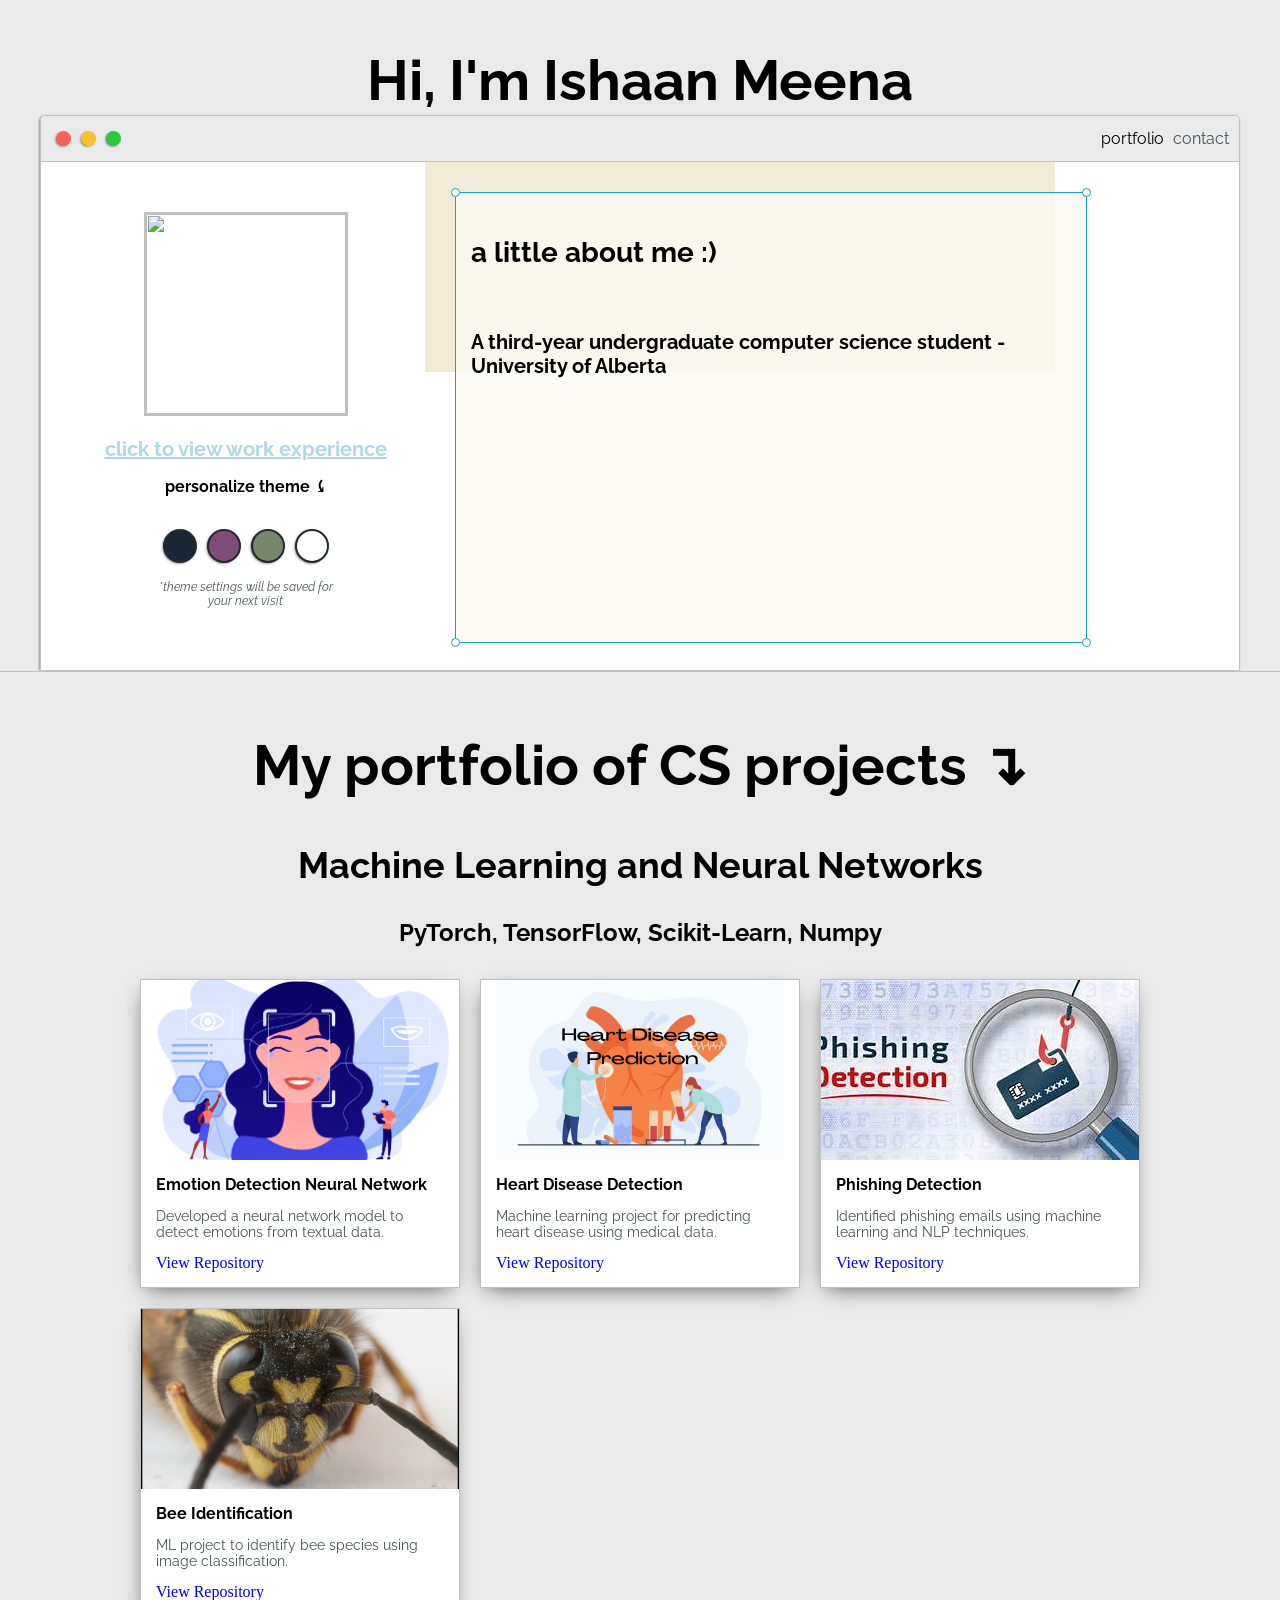
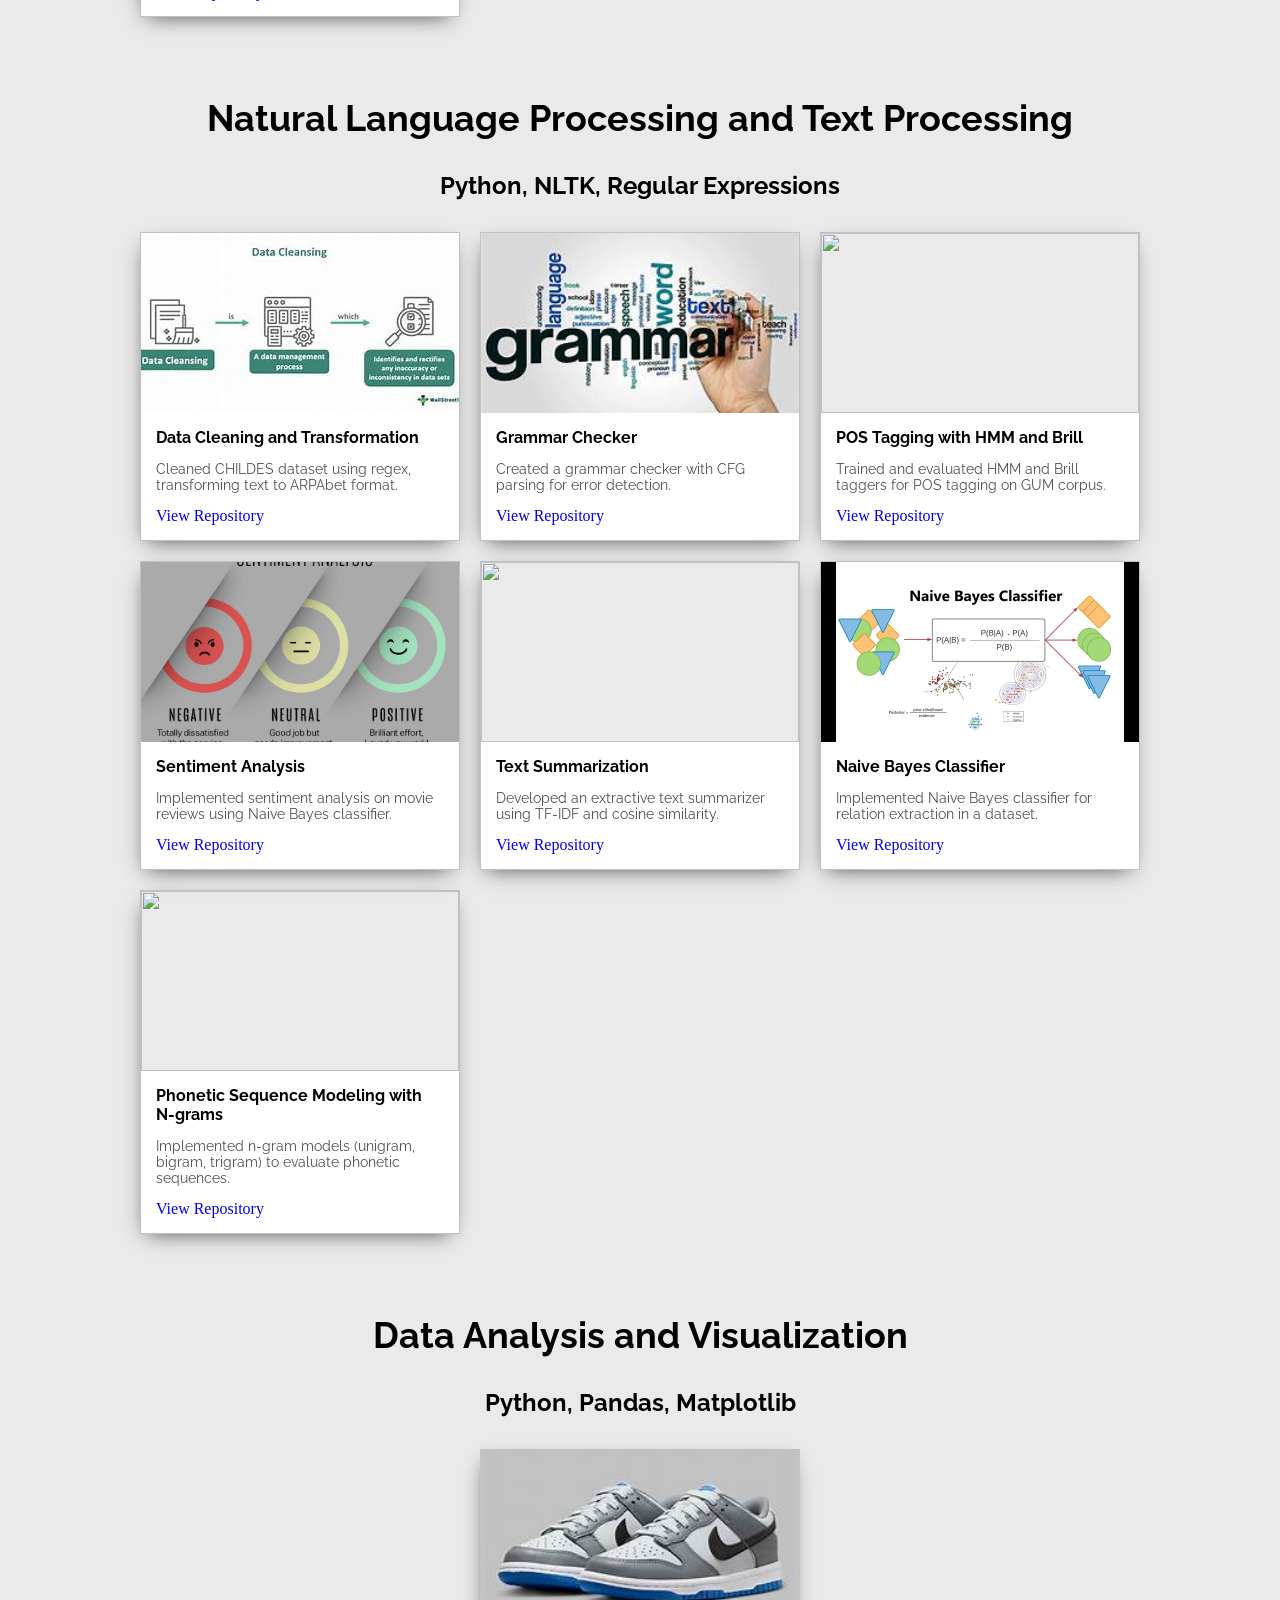
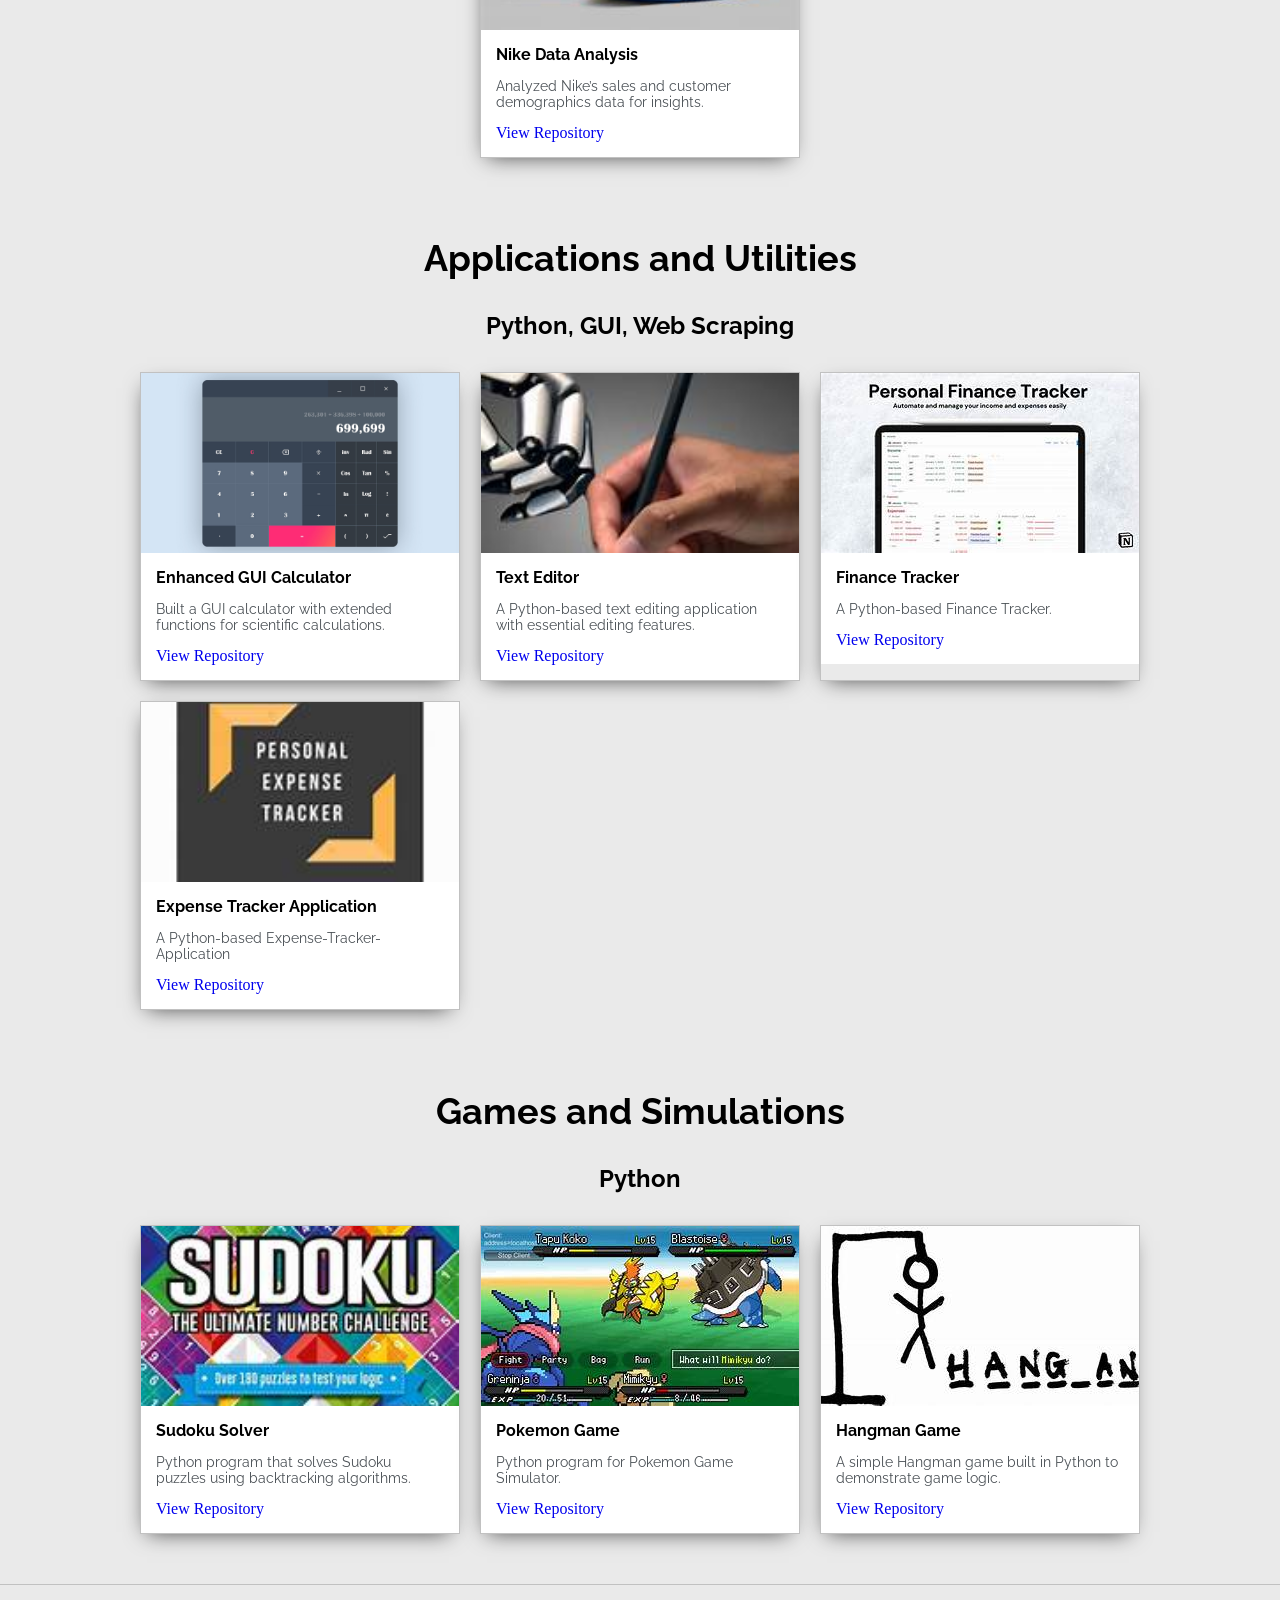
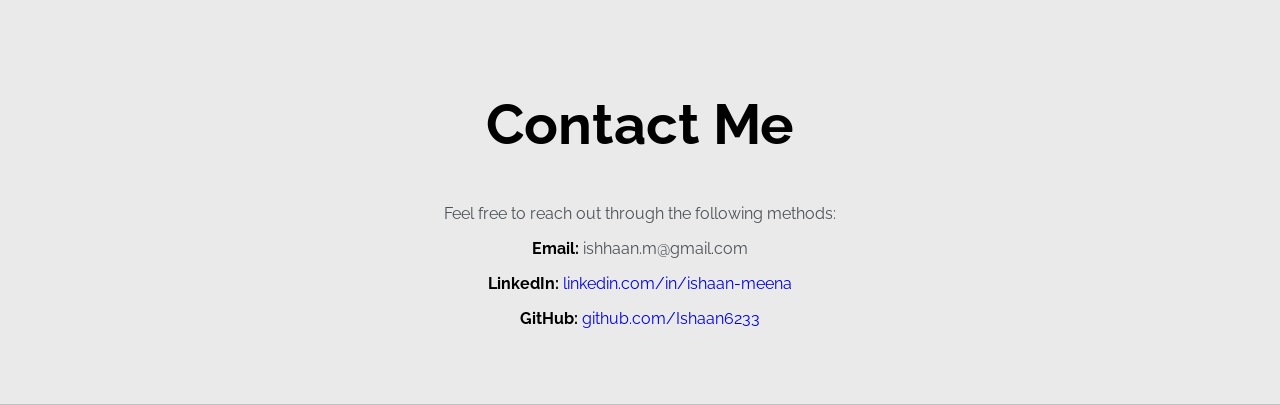
==== index.html @ 5f2d84ec "Update index.html" ====
<!DOCTYPE html>
<html lang="en">
<head>
    <meta charset="UTF-8">
    <meta name="viewport" content="width=device-width, initial-scale=1, maximum-scale=1, minimum-scale=1" />
    <title>Ishaan Meena</title>
    <link rel="preconnect" href="https://fonts.googleapis.com">
    <link rel="preconnect" href="https://fonts.gstatic.com" crossorigin>
    <link href="https://fonts.googleapis.com/css2?family=Raleway:wght@700&display=swap" rel="stylesheet">
    <link href="https://fonts.googleapis.com/css2?family=Raleway:wght@300&display=swap" rel="stylesheet">
    <link rel="stylesheet" type="text/css" href="style.css">
    <link id="theme-style" rel="stylesheet" type="text/css" href="white.css">
    <link rel="shortcut icon" type="image/x-icon" href="files/favicon.png">
</head>
<body>
    
    <!-- Intro Section -->
    <section class="s1">
        <div class="main-container" id="front-page">
            <div class="greeting-wrapper">
                <h1> Hi, I'm Ishaan Meena </h1>
            </div>
            <div class="intro-wrapper">
                <div class="nav-wrapper">
                    <a href="index.html">
                        <div class="dots-wrapper">
                            <div id="dot-1" class="browser-dot"></div>
                            <div id="dot-2" class="browser-dot"></div>
                            <div id="dot-3" class="browser-dot"></div>
                        </div>
                    </a>
                    <ul id="navigation">
                        <li><a href="index.html#portfolio">portfolio</a></li>
                        <a style="color: var(--secondaryText); font-family: 'Raleway', sans-serif;" href="index.html#contact">contact</a>
                    </ul>
                </div>
                <div class="left-column" style="margin-right:90px;">
                    <img id="profile_pic" src="files/ishaan.jpeg">
                    <a href="index.html#work"><h5 style="text-align: center; line-height: 0; text-decoration: underline; color:lightblue">click to view work experience</h5></a>
                    <h6 style="text-align: center; line-height: 0;">personalize theme ⤹</h6>
                    <div id="theme-options-wrapper">
                        <div data-mode="light" id="blue-mode" class="theme-dot"></div>
                        <div data-mode="blue" id="purple-mode" class="theme-dot"></div>
                        <div data-mode="green" id="green-mode" class="theme-dot"></div>
                        <div data-mode="purple" id="light-mode" class="theme-dot"></div>
                    </div>
                    <p id="settings-note">*theme settings will be saved for<br>your next visit</p>
                </div>
                <div class="right-column">
                    <div id="preview-shadow">
                        <div id="preview">
                            <div id="corner-tl" class="corner"></div>
                            <div id="corner-tr" class="corner"></div>
                            <h3>a little about me :)</h3>
                            <div class="scroll-container">
                                <div class="scroll-text">
                                    <h5> A third-year undergraduate computer science student - University of Alberta</h5>
                                </div>
                            </div>
                            <div id="corner-br" class="corner"></div>
                            <div id="corner-bl" class="corner"></div>
                        </div>
                    </div>
                </div>
            </div>
        </div>
    </section>

    <!-- Portfolio Section -->
    <section class="s1" id="second">
        <div class="main-container">
            <h1 style="text-align: center; margin-top:60px;" id="portfolio"> My portfolio of CS projects ↴</h1>

            <!-- Machine Learning and Artificial Intelligence -->
            <h2 style="text-align: center;">Machine Learning and Neural Networks</h2>
            <h4 style="text-align: center;">PyTorch, TensorFlow, Scikit-Learn, Numpy</h4>
            <div class="post-wrapper">
                <div class="post">
                    <img class="thumbnail" src="files/emotion-detection.png">
                    <div class="post-preview">
                        <h6 class="post-title">Emotion Detection Neural Network</h6>
                        <p class="post-intro">Developed a neural network model to detect emotions from textual data.</p>
                        <a href="https://github.com/Ishaan6233/Emotion-Detection-NeuralNetwork">View Repository</a>
                    </div>
                </div>
                <div class="post">
                    <img class="thumbnail" src="files/heart-disease-detection.png">
                    <div class="post-preview">
                        <h6 class="post-title">Heart Disease Detection</h6>
                        <p class="post-intro">Machine learning project for predicting heart disease using medical data.</p>
                        <a href="https://github.com/Ishaan6233/Heart-Disease-Detection-ML">View Repository</a>
                    </div>
                </div>
                <div class="post">
                    <img class="thumbnail" src="files/phishing-detection.jpeg">
                    <div class="post-preview">
                        <h6 class="post-title">Phishing Detection</h6>
                        <p class="post-intro">Identified phishing emails using machine learning and NLP techniques.</p>
                        <a href="https://github.com/Ishaan6233/Phishing-Detection-ML">View Repository</a>
                    </div>
                </div>
                <div class="post">
                    <img class="thumbnail" src="files/bee-detection.jpg">
                    <div class="post-preview">
                        <h6 class="post-title">Bee Identification</h6>
                        <p class="post-intro">ML project to identify bee species using image classification.</p>
                        <a href="https://github.com/Ishaan6233/Bee-Identification-Using-ML">View Repository</a>
                    </div>
                </div>
            </div>

            <!-- Natural Language Processing (NLP) -->
            <h2 style="text-align: center;">Natural Language Processing and Text Processing</h2>
            <h4 style="text-align: center;">Python, NLTK, Regular Expressions</h4>
            <div class="post-wrapper">
                <div class="post">
                    <img class="thumbnail" src="files/data-cleaning.jpeg">
                    <div class="post-preview">
                        <h6 class="post-title">Data Cleaning and Transformation</h6>
                        <p class="post-intro">Cleaned CHILDES dataset using regex, transforming text to ARPAbet format.</p>
                        <a href="https://github.com/Ishaan6233/Data-Cleaning-and-Transformation">View Repository</a>
                    </div>
                </div>
                <div class="post">
                    <img class="thumbnail" src="files/grammar.jpeg">
                    <div class="post-preview">
                        <h6 class="post-title">Grammar Checker</h6>
                        <p class="post-intro">Created a grammar checker with CFG parsing for error detection.</p>
                        <a href="https://github.com/Ishaan6233/Grammar-Checker">View Repository</a>
                    </div>
                </div>
                <div class="post">
                    <img class="thumbnail" src="files/POS-Taggingjpj.jpg">
                    <div class="post-preview">
                        <h6 class="post-title">POS Tagging with HMM and Brill</h6>
                        <p class="post-intro">Trained and evaluated HMM and Brill taggers for POS tagging on GUM corpus.</p>
                        <a href="https://github.com/Ishaan6233/POS-Tagging-HMM-and-Brill">View Repository</a>
                    </div>
                </div>
                <div class="post">
                    <img class="thumbnail" src="files/sentiment-analysis.jpg">
                    <div class="post-preview">
                        <h6 class="post-title">Sentiment Analysis</h6>
                        <p class="post-intro">Implemented sentiment analysis on movie reviews using Naive Bayes classifier.</p>
                        <a href="https://github.com/Ishaan6233/Sentiment-Analysis">View Repository</a>
                    </div>
                </div>
                <div class="post">
                    <img class="thumbnail" src="files/text-summarization.jpg">
                    <div class="post-preview">
                        <h6 class="post-title">Text Summarization</h6>
                        <p class="post-intro">Developed an extractive text summarizer using TF-IDF and cosine similarity.</p>
                        <a href="https://github.com/Ishaan6233/Text-Summarization">View Repository</a>
                    </div>
                </div>
                <div class="post">
                    <img class="thumbnail" src="files/NB.jpg">
                    <div class="post-preview">
                        <h6 class="post-title">Naive Bayes Classifier</h6>
                        <p class="post-intro">Implemented Naive Bayes classifier for relation extraction in a dataset.</p>
                        <a href="https://github.com/Ishaan6233/Naive-Bayes-Classifier">View Repository</a>
                    </div>
                </div>
                <div class="post">
                    <img class="thumbnail" src="files/phonetic-sequence-modeling.jpeg">
                    <div class="post-preview">
                        <h6 class="post-title">Phonetic Sequence Modeling with N-grams</h6>
                        <p class="post-intro">Implemented n-gram models (unigram, bigram, trigram) to evaluate phonetic sequences.</p>
                        <a href="https://github.com/Ishaan6233/n-gram.png">View Repository</a>
                    </div>
                </div>
            </div>
            
            <!-- Data Analysis and Visualization -->
            <h2 style="text-align: center;">Data Analysis and Visualization</h2>
            <h4 style="text-align: center;">Python, Pandas, Matplotlib</h4>
            <div class="post-wrapper">
                <div class="post">
                    <img class="thumbnail" src="files/nike.jpeg">
                    <div class="post-preview">
                        <h6 class="post-title">Nike Data Analysis</h6>
                        <p class="post-intro">Analyzed Nike’s sales and customer demographics data for insights.</p>
                        <a href="https://github.com/Ishaan6233/Nike-DataAnalysis.github.io">View Repository</a>
                    </div>
                </div>
            </div>

            <!-- Applications and Utilities -->
            <h2 style="text-align: center;">Applications and Utilities</h2>
            <h4 style="text-align: center;">Python, GUI, Web Scraping</h4>
            <div class="post-wrapper">
                <div class="post">
                    <img class="thumbnail" src="files/calculator.jpg">
                    <div class="post-preview">
                        <h6 class="post-title">Enhanced GUI Calculator</h6>
                        <p class="post-intro">Built a GUI calculator with extended functions for scientific calculations.</p>
                        <a href="https://github.com/Ishaan6233/Enhanced-GUI-Calculator">View Repository</a>
                    </div>
                </div>
                <div class="post">
                    <img class="thumbnail" src="files/text-editor.jpeg">
                    <div class="post-preview">
                        <h6 class="post-title">Text Editor</h6>
                        <p class="post-intro">A Python-based text editing application with essential editing features.</p>
                        <a href="https://github.com/Ishaan6233/text-editor">View Repository</a>
                    </div>
                </div>
                <div class="post">
                    <img class="thumbnail" src="files/finance-tracker.jpeg">
                    <div class="post-preview">
                        <h6 class="post-title">Finance Tracker</h6>
                        <p class="post-intro">A Python-based Finance Tracker.</p>
                        <a href="https://github.com/Ishaan6233/Finance-Tracker">View Repository</a>
                    </div>
                </div>
                <div class="post">
                    <img class="thumbnail" src="files/expense.jpeg">
                    <div class="post-preview">
                        <h6 class="post-title">Expense Tracker Application</h6>
                        <p class="post-intro">A Python-based Expense-Tracker-Application</p>
                        <a href="https://github.com/Ishaan6233/Expense-Tracker-Application">View Repository</a>
                    </div>
                </div>
            </div>

            <!-- Games and Simulations -->
            <h2 style="text-align: center;">Games and Simulations</h2>
            <h4 style="text-align: center;">Python</h4>
            <div class="post-wrapper">
                <div class="post">
                    <img class="thumbnail" src="files/sudoku.jpeg">
                    <div class="post-preview">
                        <h6 class="post-title">Sudoku Solver</h6>
                        <p class="post-intro">Python program that solves Sudoku puzzles using backtracking algorithms.</p>
                        <a href="https://github.com/Ishaan6233/Sudoku-Game">View Repository</a>
                    </div>
                </div>
                 <div class="post">
                    <img class="thumbnail" src="files/pokemon.jpeg">
                    <div class="post-preview">
                        <h6 class="post-title">Pokemon Game</h6>
                        <p class="post-intro">Python program for Pokemon Game Simulator.</p>
                        <a href="https://github.com/Ishaan6233/Pokemon-Battle-Simulator">View Repository</a>
                    </div>
                </div>
                <div class="post">
                    <img class="thumbnail" src="files/hangman.jpeg">
                    <div class="post-preview">
                        <h6 class="post-title">Hangman Game</h6>
                        <p class="post-intro">A simple Hangman game built in Python to demonstrate game logic.</p>
                        <a href="https://github.com/Ishaan6233/Hangman-Game">View Repository</a>
                    </div>
                </div>
            </div>
        </div>
    </section>

    <section class="s1" id="contact" style="padding: 60px 20px; text-align: center;">
        <div class="main-container">
            <h1>Contact Me</h1>
            <p>Feel free to reach out through the following methods:</p>
            <p><strong>Email:</strong> ishhaan.m@gmail.com</p>
            <p><strong>LinkedIn:</strong> <a href="https://www.linkedin.com/in/ishaan-meena" target="_blank">linkedin.com/in/ishaan-meena</a></p>
            <p><strong>GitHub:</strong> <a href="https://github.com/Ishaan6233" target="_blank">github.com/Ishaan6233</a></p>
        </div>
    </section>
    
</body>
</html>
---- style.css ----
:root {
    --mainColor: #15202B;
    --secondaryColor: #192734;
    --borderColor: #164D56;
    --mainText: #fff;
    --secondaryText: #eeeeee;
    --themeDotBorder: #FFF;
    --previewBg: rgba(25, 39, 52, 0.8);
    --previewShadow: #111921;
    --buttonColor: #17a2b8;
    --buttonHoverColor: #138496;
}

.post {
	transition: transform 250ms;
}
.post:hover {
    transform: translateY(-30px);
  }

html, body{
	padding: 0;
	margin: 0;
	scroll-behavior: smooth;
}

body *{
	transition: 0.3s;
}


h1, h2, h3, h4, h5, h6, strong{
	color: var(--mainText);
	font-family: 'Raleway', sans-serif;
	
}

p, li, span, label, input, textarea{
	color: var(--secondaryText);
	font-family: 'Raleway', sans-serif;
	
}

a{
	text-decoration: none;

}

ul{
	list-style: none;
}

h1 { font-size: 56px;}
h2 { font-size: 36px;}
h3 { font-size: 28px;}
h4 { font-size: 24px;}
h5 { font-size: 20px;}
h6 { font-size: 16px;}


.s1{
	background-color: var(--mainColor);
	border-bottom:1px solid var(--borderColor);
	overflow:auto;
}

.s2{
	background-color: var(--secondaryColor);
	border-bottom:1px solid var(--borderColor);
	overflow:auto;
}



.main-container{
	width: 1200px;
	margin: 0 auto;
}


.greeting-wrapper{
	display: grid;
	text-align: center;
	align-content: center;
	min-height: 10em;
	margin-top:0px;
	margin-bottom:5px;

}

.intro-wrapper{
	background-color: var(--secondaryColor);
	border:1px solid var(--borderColor);
	border-radius:5px 5px 0 0;


	-webkit-box-shadow: -1px 1px 3px -1px rgba(0,0,0,0.75);
	-moz-box-shadow: -1px 1px 3px -1px rgba(0,0,0,0.75);
	box-shadow: -1px 1px 3px -1px rgba(0,0,0,0.75);

	display: grid;
	grid-template-columns: 1fr 1fr;
	grid-template-areas: 
		'nav-wrapper nav-wrapper'
		'left-column right-column'
	;

	margin-top:-50px;
}


.nav-wrapper{
	border-radius:5px 5px 0 0;
	grid-area:nav-wrapper;
	border-bottom: 1px solid var(--borderColor);
	display: flex;
	justify-content: space-between;
	align-items: center;
	background-color: var(--mainColor);
	
}

#navigation a{
	color:var(--mainText);
}


#navigation{
	margin:0;
	padding: 10px;
}

#navigation li{
	display: inline-block;
	margin-right: 5px;
	margin-left:360px;
}

.dots-wrapper{
	display: flex;
	padding: 10px;
}

#dot-1{
	background-color:  #FC6058;
}

#dot-2{
	background-color:  #FEC02F;
}

#dot-3{
	background-color:  #2ACA3E;
}

.browser-dot{
	background-color: black;
	height: 15px;
	width: 15px;
	border-radius: 50%;
	margin: 5px;

	-webkit-box-shadow: -1px 1px 3px -1px rgba(0,0,0,0.75);
	-moz-box-shadow: -1px 1px 3px -1px rgba(0,0,0,0.75);
	box-shadow: -1px 1px 3px -1px rgba(0,0,0,0.75);

}


.left-column{
	grid-area: left-column;
	padding-top:50px;
	padding-bottom: 50px;
	margin-left:-100px;
}

#profile_pic{
	display: block;
	margin:0 auto;

	height: 200px;
	width: 200px;
	object-fit: cover;
	border:2px solid var(--borderColor);
}


#theme-options-wrapper{
	display: flex;
	justify-content: center;
}

.theme-dot{
	height: 30px;
	width: 30px;
	background-color: black;
	border-radius: 50%;

	margin: 5px;
	border:2px solid var(--themeDotBorder);

	-webkit-box-shadow: -1px 1px 3px -1px rgba(0,0,0,0.75);
	-moz-box-shadow: -1px 1px 3px -1px rgba(0,0,0,0.75);
	box-shadow: -1px 1px 3px -1px rgba(0,0,0,0.75);

	cursor: pointer;
}


.theme-dot:hover{
	border-width: 5px;
}


#light-mode{
	background-color: #fff;
}

#blue-mode{
	background-color: #192734;
}

#green-mode{
	background-color: #78866b;
}

#purple-mode{
	background-color: #7E4C74;
}

#settings-note{
	font-size: 12px;
	font-style: italic;
	text-align: center;
}

.right-column{
	grid-area: right-column;
	display: grid;
	align-content: right;

	padding-top: 0px;
	padding-bottom: 0px;
	margin-left:-215px;
	display: flex;
    flex-direction: row; /* Set flex direction to row */
    max-width: 100%;
}


#preview-shadow{
	background-color: var(--previewShadow);
	
	height: 180px;
	padding-left: 30px;
	padding-top: 30px;
	width: 600px;
}

#preview{
	
	border:1.5px solid #17a2b8;
	background-color: var(--previewBg);
	padding:15px;
	position: relative;
	flex: 1;  
    width: 600px;
            
}

.corner{
	width:7px;
	height: 7px;
	border-radius: 50%;
	border:1.5px solid #17a2b8;
	background-color: #fff;
	position: absolute;
}

#corner-tl{
	top:-5px;
	left: -5px
}

#corner-tr{
	top:-5px;
	right: -5px
}


#corner-br{
	bottom:-5px;
	right: -5px
}


#corner-bl{
	bottom:-5px;
	left: -5px
}

.about-wrapper{
	display: grid;
	grid-template-columns: repeat(auto-fit, minmax(320px, 1fr));
	padding-bottom: 50px;
	padding-top: 50px;
	gap:100px;
	
}


#skills{
	display: flex;
	justify-content: space-evenly;
	background-color: var(--previewShadow);
}

.social-links{
	
	display: grid;
	align-content: center;
	text-align: center;
}

#social_img{
	
	width: 70px;
}


.post-wrapper{
	display: grid;
	grid-template-columns: repeat(auto-fit, 320px);
	gap:20px;
	justify-content: center;
	padding-bottom: 50px;
}

.post{
	border:1px solid var(--borderColor);
	-webkit-box-shadow: -2px 7px 21px -9px rgba(0,0,0,0.75);
	-moz-box-shadow: -2px 7px 21px -9px rgba(0,0,0,0.75);
	box-shadow: -2px 7px 21px -9px rgba(0,0,0,0.75);
}

.thumbnail{
	display: block;
	width: 100%;
	height:180px;
	object-fit: cover;
}

.post-preview{
	background-color: #fff;
	padding:15px;
}

.post-title{
	color:black;
	margin: 0;
}

.post-intro{
	color:#4b5156;
	font-size: 14px;
}


#contact-form{
	display: block;
	max-width: 600px;
	margin: 0 auto;
	border: 1px solid var(--borderColor);
	padding: 15px;
	border-radius: 5px;
	background-color: var(--mainColor);
	margin-bottom: 50px;

}

#contact-form label{
	line-height: 2.7em;
}

#contact-form textarea{
	min-height: 100px;
	font-size: 14px;
}

input [type="submit"]:hover{
	background-color:#2ACA3E;
}

.input-field{
	width: 100%;
	padding-top: 10px;
	padding-bottom:10px; 
	background-color: var(--secondaryColor);
	border-radius: 5px;
	border:1px solid var(--borderColor);
	font-size: 14px;
}


#submit-btn{
	margin-top: 10px;
	width: 100%;
	padding-top: 10px;
	padding-bottom:10px; 
	color: #fff;
	background-color: var(--buttonColor);
	border:none;
} 


@media screen and (max-width: 1200px){
	.main-container{
		width: 95%;
	}

	.intro-wrapper{
		grid-template-columns: 1fr;
		grid-template-areas: 
			'nav-wrapper'
			'left-column'
			'right-column'
		;
	}


	
}

@media screen and (max-width: 1200px){ /* phase 1*/
	.intro-wrapper{
		grid-template-columns: 1fr;
		grid-template-areas: 
			'nav-wrapper'
			'left-column'
			'right-column'
		;
	}

	.right-column{
		justify-content: center;
		padding-left:110px;
	}
	.scroll-text h5 {
        font-size: 0.9em;
    }

    .scroll-container {
        max-height: 200px;

    }
	#front-page{
		padding-bottom:190px;
	}

}

@media screen and (max-width: 700px){
	#preview-shadow{
		max-width: 280px;
		height: 180px;
		padding-left: 10px;
		padding-top: 10px;
	}

	#preview{
		width: 280px;

	}

	.intro-wrapper{
		grid-template-columns: 1fr;
		grid-template-areas: 
			'nav-wrapper'
			'left-column'
			'right-column'
		;
	}
	.s1 {
		overflow: hidden;
	}

	#front-page{
		padding-bottom:190px;
	}

	

	

}

nav {
	color: var(--mainText);
	font-family: 'Raleway', sans-serif;
	font-weight: bold;
	font-size:25px;
	background-color: rgb(194, 104, 104);
}


.scroll-container {
    height: 330px;
    overflow: hidden;
    position: relative;
}

.scroll-text {
    position: absolute;
    width: 100%;
    animation: scroll 120s linear infinite;
}

@keyframes scroll {
    0% {
        transform: translateY(0);
    }
    100% {
        transform: translateY(-100%);
    }
}



.music-button {
	display: inline-block;
	padding: 15px;
	font-size: 15px;
	font-weight: bold;
	color: #fff;
	background-color: #a41380; 
	border: none;
	border-radius: 10px;
	cursor: pointer;
	margin: 0px;
	margin-bottom: -10px;
	transition: background-color 0.3s, transform 0.3s;
}

.music-button:hover {
	background-color: #145a4d; /* Darker green on hover */
	transform: scale(1.05); /* Slightly bigger on hover */
}

.music-button:active {
	transform: scale(0.95); /* Slightly smaller when clicked */
}

.music-description {
	font-size: 16px;

}

.music-container {
	text-align: center;
	margin-top: 15px;
}

.button-wrapper {
	display: inline-block;
	margin-right: 20px;
}


.job-container {
    display: flex;
    justify-content: center;
    width: 100%;
}

.work-experience {
	text-align: center;
    display: flex;
    flex-wrap: wrap;
    gap: 5px;
    justify-content: center; /* Center the job boxes */
    max-width: 2000px; /* Set a max-width to constrain the content */
}

.job {
    background-color: #f0f0f0;
    padding: 20px;
    margin: 10px;
    border-radius: 10px;
    box-shadow: 0 4px 6px rgba(0, 0, 0, 0.1);
    max-width: 250px;
	padding:30px;
    flex: 1 1 calc(100% - 40px); /* Default to 1 job per row */
}

/* .job:hover {
    transform: scale(1.05);
    background-color: #ffeeff;

} */

.job h3 {
    color: #8534a3;
    margin-bottom: 10px;
	height:90px;
	align-content: center;
}

.job ul {
    margin-top: 20px;
    padding-left: 20px;
	margin-left:-20px;
}

.job ul li {
    margin-bottom: 10px;
    color: #4b5156;
    font-size: 16px;
    line-height: 1.5;
}

.job p {
    margin-bottom: 5px;
    color: #4b5156;
    font-size: 24px;
	align-content: center;
	height:50px;
}

/* Media query for larger screens */
@media (min-width: 600px) {
    .job {
        flex: 1 1 calc(50% - 40px); /* 2 jobs per row */
    }
}

@media (min-width: 1200px) {
    .job {
        flex: 1 1 calc(33.333% - 40px); /* 3 jobs per row */
    }
}

.button-container {
    text-align: left;
    margin-top: 20px;
    position: relative;
}

.download-button {
    background-color: var(--buttonColor); 
    border: none;
    color: white;
    padding: 15px 32px;
    text-align: center;
    text-decoration: none;
    display: inline-block;
    font-size: 16px;
    margin: 4px 2px;
    cursor: pointer;
    border-radius: 12px;
    transition: background-color 0.4s ease, color 0.4s ease;
    position: absolute;
    bottom: 0;
    left: 0;
}

.download-button:hover {
    background-color: var(--buttonHoverColor); 
    color: white;
}
---- white.css ----
:root{
	--mainColor:#eaeaea;
	--secondaryColor:#fff;

	--borderColor:#c1c1c1;

	--mainText:black;
	--secondaryText:#4b5156;

	--themeDotBorder:#24292e;

	--previewBg:rgb(251, 249, 243, 0.8);
	--previewShadow:#f0ead6;


	 --buttonColor: black;
    	 --buttonHoverColor: #333333;


}
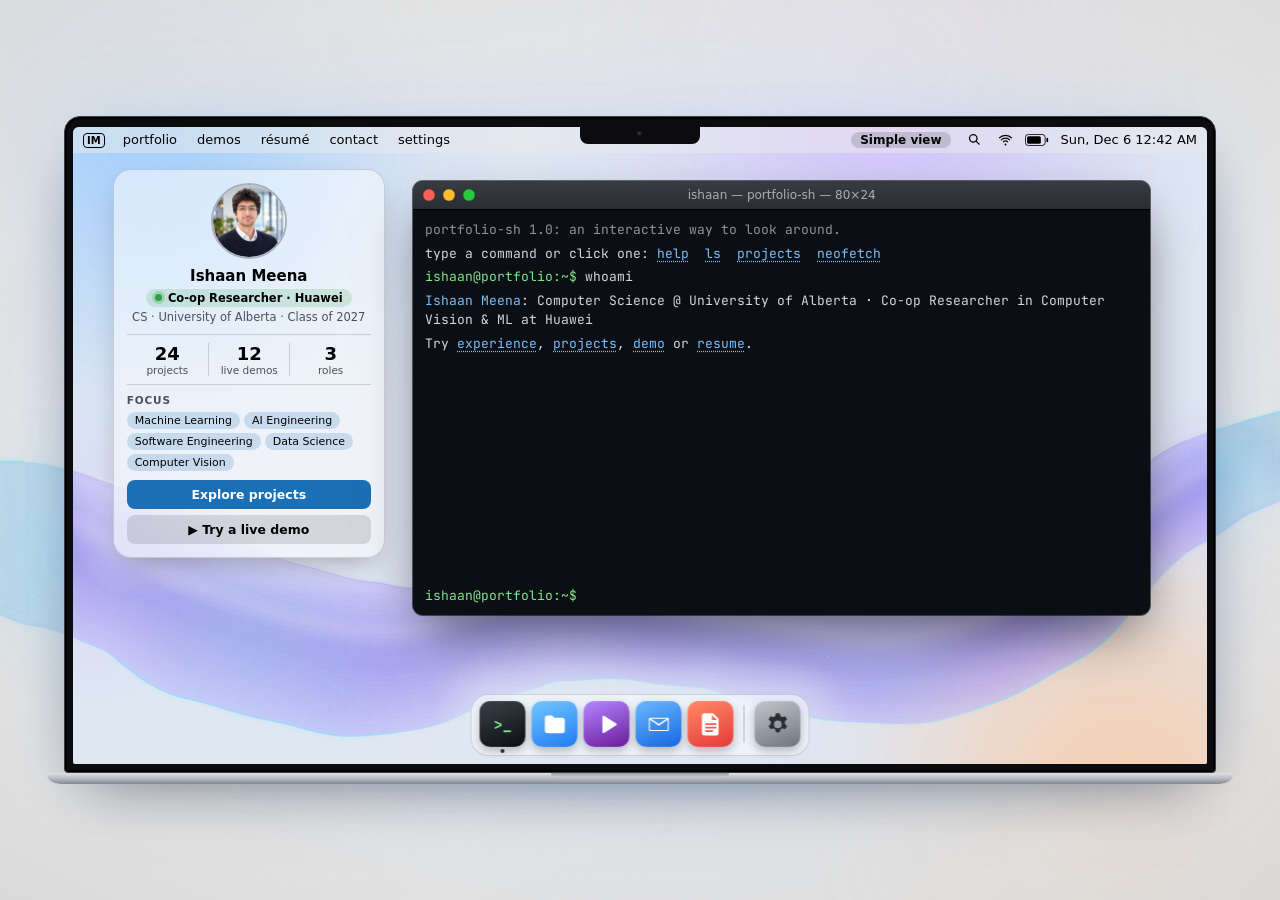
==== commit 6c9abe64: "Rebuild the page around the MacBook desktop Replaces the card grid and contact section with the lapt" ====
--- a/index.html
+++ b/index.html
@@ -2,268 +2,342 @@
 <html lang="en">
 <head>
     <meta charset="UTF-8">
-    <meta name="viewport" content="width=device-width, initial-scale=1, maximum-scale=1, minimum-scale=1" />
+    <meta name="viewport" content="width=device-width, initial-scale=1">
+    <meta name="description" content="Ishaan Meena: Computer Science student at the University of Alberta working on machine learning, NLP and software development. Projects, skills and contact details.">
     <title>Ishaan Meena</title>
     <link rel="preconnect" href="https://fonts.googleapis.com">
     <link rel="preconnect" href="https://fonts.gstatic.com" crossorigin>
     <link href="https://fonts.googleapis.com/css2?family=Raleway:wght@700&display=swap" rel="stylesheet">
     <link href="https://fonts.googleapis.com/css2?family=Raleway:wght@300&display=swap" rel="stylesheet">
+    <link href="https://fonts.googleapis.com/css2?family=JetBrains+Mono:wght@400;700&display=swap" rel="stylesheet">
     <link rel="stylesheet" type="text/css" href="style.css">
-    <link id="theme-style" rel="stylesheet" type="text/css" href="white.css">
-    <link rel="shortcut icon" type="image/x-icon" href="files/favicon.png">
+    <script>
+        // Set the theme and view (Mac / simple) before first paint to avoid a flash
+        (function () {
+            var saved = null;
+            try { saved = localStorage.getItem("theme"); } catch (e) {}
+            var prefersDark = window.matchMedia && window.matchMedia("(prefers-color-scheme: dark)").matches;
+            document.documentElement.dataset.theme = saved || (prefersDark ? "dark" : "light");
+            var view = null;
+            try { view = localStorage.getItem("view"); } catch (e) {}
+            document.documentElement.dataset.view = view === "simple" ? "simple" : "mac";
+        })();
+    </script>
+    <link rel="shortcut icon" type="image/x-icon" href="files/NB.jpg">
 </head>
 <body>
+    <a class="skip-link" href="#simple-view">Skip to simple view</a>
+
+    <main id="main">
+        <h1 class="sr-only">Ishaan Meena: Computer Science student and ML researcher, portfolio</h1>
     
-    <!-- Intro Section -->
-    <section class="s1">
+    <!-- Intro Section: a MacBook showing a macOS-style desktop -->
+    <section class="s1" id="hero">
+        <!-- Aurora + studio spotlight backdrop (CSS only, see style.css) -->
+        <div class="backdrop" aria-hidden="true">
+            <span class="aurora a1"></span>
+            <span class="aurora a2"></span>
+            <span class="aurora a3"></span>
+            <canvas class="flow-canvas"></canvas>
+            <span class="stage-light"></span>
+            <span class="sheen"></span>
+        </div>
         <div class="main-container" id="front-page">
-            <div class="greeting-wrapper">
-                <h1> Hi, I'm Ishaan Meena </h1>
-            </div>
-            <div class="intro-wrapper">
-                <div class="nav-wrapper">
-                    <a href="index.html">
-                        <div class="dots-wrapper">
-                            <div id="dot-1" class="browser-dot"></div>
-                            <div id="dot-2" class="browser-dot"></div>
-                            <div id="dot-3" class="browser-dot"></div>
-                        </div>
-                    </a>
-                    <ul id="navigation">
-                        <li><a href="index.html#portfolio">portfolio</a></li>
-                        <a style="color: var(--secondaryText); font-family: 'Raleway', sans-serif;" href="index.html#contact">contact</a>
-                    </ul>
-                </div>
-                <div class="left-column" style="margin-right:90px;">
-                    <img id="profile_pic" src="files/ishaan.jpeg">
-                    <a href="index.html#work"><h5 style="text-align: center; line-height: 0; text-decoration: underline; color:lightblue">click to view work experience</h5></a>
-                    <h6 style="text-align: center; line-height: 0;">personalize theme ⤹</h6>
-                    <div id="theme-options-wrapper">
-                        <div data-mode="light" id="blue-mode" class="theme-dot"></div>
-                        <div data-mode="blue" id="purple-mode" class="theme-dot"></div>
-                        <div data-mode="green" id="green-mode" class="theme-dot"></div>
-                        <div data-mode="purple" id="light-mode" class="theme-dot"></div>
-                    </div>
-                    <p id="settings-note">*theme settings will be saved for<br>your next visit</p>
-                </div>
-                <div class="right-column">
-                    <div id="preview-shadow">
-                        <div id="preview">
-                            <div id="corner-tl" class="corner"></div>
-                            <div id="corner-tr" class="corner"></div>
-                            <h3>a little about me :)</h3>
-                            <div class="scroll-container">
-                                <div class="scroll-text">
-                                    <h5> A third-year undergraduate computer science student - University of Alberta</h5>
-                                </div>
-                            </div>
-                            <div id="corner-br" class="corner"></div>
-                            <div id="corner-bl" class="corner"></div>
-                        </div>
+            <div class="laptop">
+                <div class="laptop-screen">
+                    <div class="laptop-notch" aria-hidden="true"></div>
+                    <div class="desktop" id="desktop">
+                        <!-- The same aurora as the page backdrop, aligned to the page so it continues through the screen (desktop.js) -->
+                        <div class="screen-aurora" aria-hidden="true">
+                            <span class="aurora a1"></span>
+                            <span class="aurora a2"></span>
+                            <span class="aurora a3"></span>
+                            <canvas class="flow-canvas"></canvas>
+                            <span class="sheen"></span>
+                        </div>
+
+                        <!-- Menu bar -->
+                        <div class="menubar">
+                            <div class="menubar-left">
+                                <div class="logo-menu">
+                                    <button type="button" id="logo-button" class="menubar-logo" aria-haspopup="true" aria-expanded="false" aria-controls="logo-menu" aria-label="Main menu">IM</button>
+                                    <div class="menu-dropdown" id="logo-menu" role="menu" hidden>
+                                        <button type="button" role="menuitem" data-action="about">About This Portfolio</button>
+                                        <button type="button" role="menuitem" data-action="spotlight">Spotlight Search <kbd>⌘K</kbd></button>
+                                        <button type="button" role="menuitem" data-action="simple">Switch to Simple View</button>
+                                        <hr>
+                                        <button type="button" role="menuitem" data-action="sleep">Sleep</button>
+                                        <button type="button" role="menuitem" data-action="restart">Restart…</button>
+                                    </div>
+                                </div>
+                                <a href="index.html#projects" data-open="projects">portfolio</a>
+                                <a href="index.html#demos" data-open="demos">demos</a>
+                                <a href="index.html#resume" data-open="resume">résumé</a>
+                                <a href="index.html#contact" data-open="contact">contact</a>
+                                <div class="settings-menu">
+                                    <button id="settings-button" type="button" aria-haspopup="true" aria-expanded="false" aria-controls="settings-panel">settings</button>
+                                    <div id="settings-panel" role="dialog" aria-label="Settings" hidden>
+                                        <p class="settings-path">settings</p>
+                                        <div class="settings-group">
+                                            <span class="settings-label" id="appearance-label">appearance</span>
+                                            <div class="segmented" role="radiogroup" aria-labelledby="appearance-label">
+                                                <button type="button" role="radio" data-appearance="light">☀ light</button>
+                                                <button type="button" role="radio" data-appearance="dark">☾ dark</button>
+                                                <button type="button" role="radio" data-appearance="system">◐ auto</button>
+                                            </div>
+                                        </div>
+                                        <div class="settings-group">
+                                            <span class="settings-label" id="themes-label">themes</span>
+                                            <div class="theme-grid" role="radiogroup" aria-labelledby="themes-label"></div>
+                                        </div>
+                                        <p class="settings-note">hover to preview · click to apply · saved for your next visit</p>
+                                    </div>
+                                </div>
+                            </div>
+                            <div class="menubar-right">
+                                <button type="button" class="view-toggle" id="view-toggle" aria-pressed="false" title="Show everything as a simple page">Simple view</button>
+                                <button type="button" class="menubar-spotlight" aria-label="Spotlight search (Ctrl+K)" title="Spotlight (⌘K / Ctrl+K)"><svg class="menubar-icon" viewBox="0 0 24 24" aria-hidden="true"><path d="M10 3a7 7 0 0 1 5.6 11.2l5.1 5.1-1.4 1.4-5.1-5.1A7 7 0 1 1 10 3Zm0 2a5 5 0 1 0 0 10 5 5 0 0 0 0-10Z"/></svg></button>
+                                <svg class="menubar-icon" viewBox="0 0 24 24" aria-hidden="true"><path d="M12 18.5a1.5 1.5 0 1 1 0 3 1.5 1.5 0 0 1 0-3Zm-4.6-3.1a6.5 6.5 0 0 1 9.2 0l-1.4 1.4a4.5 4.5 0 0 0-6.4 0l-1.4-1.4ZM4.2 12.2a11 11 0 0 1 15.6 0l-1.4 1.4a9 9 0 0 0-12.8 0l-1.4-1.4ZM1 9a15.5 15.5 0 0 1 22 0l-1.4 1.4a13.5 13.5 0 0 0-19.2 0L1 9Z"/></svg>
+                                <svg class="menubar-icon battery" viewBox="0 0 28 14" aria-hidden="true"><rect x="0.5" y="0.5" width="23" height="13" rx="3.5" fill="none" stroke="currentColor"/><rect x="2.5" y="2.5" width="16" height="9" rx="2"/><rect x="25" y="4.5" width="2" height="5" rx="1"/></svg>
+                                <time class="menubar-clock" id="menubar-clock"></time>
+                            </div>
+                        </div>
+
+                        <!-- Profile widget: the at-a-glance summary (filled in by profile.js) -->
+                        <section class="widget" aria-labelledby="widget-name">
+                            <div class="widget-head">
+                                <img src="files/ishaan-profile.jpg" alt="Portrait of Ishaan Meena">
+                                <div class="widget-text">
+                                    <h2 class="widget-name" id="widget-name">Ishaan Meena</h2>
+                                    <p class="widget-role"><span class="status-dot" aria-hidden="true"></span><span class="widget-role-text">Co-op Researcher · Huawei</span></p>
+                                    <p class="widget-sub">Computer Science · University of Alberta</p>
+                                </div>
+                            </div>
+                            <ul class="widget-stats" aria-label="At a glance">
+                                <li><strong class="stat-projects">–</strong><span>projects</span></li>
+                                <li><strong class="stat-demos">–</strong><span>live demos</span></li>
+                                <li><strong class="stat-roles">–</strong><span>roles</span></li>
+                            </ul>
+                            <div class="widget-section">
+                                <p class="widget-label">Focus</p>
+                                <ul class="widget-skills" aria-label="Key skills"></ul>
+                            </div>
+                            <div class="widget-actions">
+                                <button type="button" data-open="projects">Explore projects</button>
+                                <button type="button" data-open="demos">▶ Try a live demo</button>
+                            </div>
+                        </section>
+
+                        <!-- Terminal app window -->
+                        <div class="app-window" id="terminal-window" data-app="terminal" data-title="Terminal" role="region" aria-label="Terminal">
+                            <div class="titlebar">
+                                <div class="traffic-lights" role="group" aria-label="Window controls">
+                                    <button type="button" class="light light-close" data-action="close" data-glyph="×" aria-label="Close window" title="Close"></button>
+                                    <button type="button" class="light light-min" data-action="minimize" data-glyph="−" aria-label="Minimize window" title="Minimize"></button>
+                                    <button type="button" class="light light-zoom" data-action="maximize" data-glyph="+" aria-label="Zoom window" title="Zoom"></button>
+                                </div>
+                                <span class="titlebar-title">ishaan — portfolio-sh — 80×24</span>
+                            </div>
+                            <div id="terminal">
+                                <div id="term-output" aria-live="polite"></div>
+                                <form id="term-form" autocomplete="off">
+                                    <label for="term-input" id="term-prompt">ishaan@portfolio:~$</label>
+                                    <input id="term-input" type="text" spellcheck="false" autocapitalize="off" autocorrect="off" enterkeyhint="go" aria-label="Terminal command">
+                                </form>
+                            </div>
+                        </div>
+
+
+                        <!-- Projects app (finder.js) -->
+                        <div class="app-window finder" id="projects-window" data-app="projects" data-title="Finder" data-sheet role="region" aria-label="Projects" hidden>
+                            <div class="titlebar">
+                                <div class="traffic-lights" role="group" aria-label="Window controls">
+                                    <button type="button" class="light light-close" data-action="close" data-glyph="×" aria-label="Close window" title="Close"></button>
+                                    <button type="button" class="light light-min" data-action="minimize" data-glyph="−" aria-label="Minimize window" title="Minimize"></button>
+                                    <button type="button" class="light light-zoom" data-action="maximize" data-glyph="+" aria-label="Zoom window" title="Zoom"></button>
+                                </div>
+                                <span class="finder-path">All Projects</span>
+                                <input type="search" class="finder-search" placeholder="Search" aria-label="Search projects">
+                            </div>
+                            <div class="finder-body">
+                                <nav class="finder-sidebar" aria-label="Folders"></nav>
+                                <div class="finder-main">
+                                    <div class="finder-grid" role="listbox" aria-label="Projects"></div>
+                                    <p class="finder-status"></p>
+                                </div>
+                            </div>
+                        </div>
+
+                        <!-- Quick Look (finder.js) -->
+                        <div class="quicklook" id="quicklook" role="dialog" aria-labelledby="ql-title" hidden>
+                            <div class="ql-bar">
+                                <button type="button" class="ql-close" aria-label="Close preview">×</button>
+                                <span id="ql-title"></span>
+                                <button type="button" class="ql-demo">▶ Run demo</button>
+                                <a class="ql-open" target="_blank" rel="noopener">Open on GitHub ↗</a>
+                            </div>
+                            <img class="ql-image" alt="">
+                            <div class="ql-info">
+                                <p class="ql-desc"></p>
+                                <ul class="ql-details"></ul>
+                                <p class="ql-meta"></p>
+                                <div class="ql-tags"></div>
+                            </div>
+                            <div class="ql-nav">
+                                <button type="button" class="ql-prev" aria-label="Previous project">‹</button>
+                                <span class="ql-count"></span>
+                                <button type="button" class="ql-next" aria-label="Next project">›</button>
+                            </div>
+                        </div>
+
+                        <!-- Spotlight (finder.js) -->
+                        <div class="spotlight" id="spotlight" role="dialog" aria-label="Spotlight search" hidden>
+                            <div class="spotlight-field">
+                                <svg viewBox="0 0 24 24" aria-hidden="true"><path d="M10 3a7 7 0 0 1 5.6 11.2l5.1 5.1-1.4 1.4-5.1-5.1A7 7 0 1 1 10 3Zm0 2a5 5 0 1 0 0 10 5 5 0 0 0 0-10Z"/></svg>
+                                <input id="spotlight-input" type="text" placeholder="Spotlight Search" autocomplete="off" spellcheck="false" role="combobox" aria-expanded="false" aria-controls="spotlight-results">
+                            </div>
+                            <ul id="spotlight-results" role="listbox" aria-label="Results"></ul>
+                        </div>
+
+                        <!-- Contacts app (profile.js) -->
+                        <div class="app-window contact-app" id="contact-window" data-app="contact" data-title="Contacts" data-sheet role="region" aria-label="Contact" hidden>
+                            <div class="titlebar">
+                                <div class="traffic-lights" role="group" aria-label="Window controls">
+                                    <button type="button" class="light light-close" data-action="close" data-glyph="×" aria-label="Close window" title="Close"></button>
+                                    <button type="button" class="light light-min" data-action="minimize" data-glyph="−" aria-label="Minimize window" title="Minimize"></button>
+                                    <button type="button" class="light light-zoom" data-action="maximize" data-glyph="+" aria-label="Zoom window" title="Zoom"></button>
+                                </div>
+                                <span class="titlebar-title">Contact</span>
+                            </div>
+                            <div class="contact-card"></div>
+                        </div>
+
+                        <!-- Résumé app (profile.js) -->
+                        <div class="app-window resume-app" id="resume-window" data-app="resume" data-title="Preview" data-sheet role="region" aria-label="Résumé" hidden>
+                            <div class="titlebar">
+                                <div class="traffic-lights" role="group" aria-label="Window controls">
+                                    <button type="button" class="light light-close" data-action="close" data-glyph="×" aria-label="Close window" title="Close"></button>
+                                    <button type="button" class="light light-min" data-action="minimize" data-glyph="−" aria-label="Minimize window" title="Minimize"></button>
+                                    <button type="button" class="light light-zoom" data-action="maximize" data-glyph="+" aria-label="Zoom window" title="Zoom"></button>
+                                </div>
+                                <span class="titlebar-title">Ishaan_Meena_Resume.pdf</span>
+                                <a class="resume-download" href="files/Ishaan_Meena_Resume.pdf" download="Ishaan_Meena_Resume.pdf">Download PDF</a>
+                            </div>
+                            <div class="resume-scroll">
+                                <article class="resume-page" aria-label="Résumé"></article>
+                            </div>
+                        </div>
+
+                        <!-- Live Demos app (demos/demos.js) -->
+                        <div class="app-window demos-app" id="demos-window" data-app="demos" data-title="Live Demos" data-sheet role="region" aria-label="Live demos" hidden>
+                            <div class="titlebar">
+                                <div class="traffic-lights" role="group" aria-label="Window controls">
+                                    <button type="button" class="light light-close" data-action="close" data-glyph="×" aria-label="Close window" title="Close"></button>
+                                    <button type="button" class="light light-min" data-action="minimize" data-glyph="−" aria-label="Minimize window" title="Minimize"></button>
+                                    <button type="button" class="light light-zoom" data-action="maximize" data-glyph="+" aria-label="Zoom window" title="Zoom"></button>
+                                </div>
+                                <span class="titlebar-title">Live Demos</span>
+                            </div>
+                            <div class="demos-body">
+                                <nav class="demos-list" aria-label="Demos"></nav>
+                                <section class="demos-stage" aria-labelledby="demo-title">
+                                    <header class="demo-header">
+                                        <div>
+                                            <h2 class="demo-title" id="demo-title"></h2>
+                                            <p class="demo-blurb"></p>
+                                        </div>
+                                        <div class="demo-links">
+                                            <button type="button" class="demo-btn demo-details">Project details</button>
+                                            <a class="demo-btn demo-code" target="_blank" rel="noopener">Code ↗</a>
+                                        </div>
+                                    </header>
+                                    <div class="demo-mount"></div>
+                                    <p class="demo-note"></p>
+                                </section>
+                            </div>
+                        </div>
+
+                        <!-- Boot screen (desktop.js) -->
+                        <div class="boot-screen" id="boot-screen" aria-hidden="true" hidden>
+                            <span class="boot-logo">IM</span>
+                            <span class="boot-bar"><span></span></span>
+                        </div>
+
+                        <!-- Dock -->
+                        <nav class="dock" aria-label="Dock">
+                            <button type="button" class="dock-item is-running" data-app="terminal" aria-label="Terminal">
+                                <span class="dock-icon icon-terminal" aria-hidden="true">&gt;_</span>
+                                <span class="dock-tip">Terminal</span>
+                            </button>
+                            <button type="button" class="dock-item" data-app="projects" aria-label="Projects">
+                                <span class="dock-icon icon-projects" aria-hidden="true"><svg viewBox="0 0 24 24"><path d="M3 6.5A2.5 2.5 0 0 1 5.5 4h4l2 2h7A2.5 2.5 0 0 1 21 8.5v9a2.5 2.5 0 0 1-2.5 2.5h-13A2.5 2.5 0 0 1 3 17.5v-11Z"/></svg></span>
+                                <span class="dock-tip">Projects</span>
+                            </button>
+                            <button type="button" class="dock-item" data-app="demos" aria-label="Live demos">
+                                <span class="dock-icon icon-demos" aria-hidden="true"><svg viewBox="0 0 24 24"><path d="M8 5.1v13.8a1 1 0 0 0 1.5.86l11-6.9a1 1 0 0 0 0-1.72l-11-6.9A1 1 0 0 0 8 5.1Z"/></svg></span>
+                                <span class="dock-tip">Live Demos</span>
+                            </button>
+                            <button type="button" class="dock-item" data-app="contact" aria-label="Contact">
+                                <span class="dock-icon icon-mail" aria-hidden="true"><svg viewBox="0 0 24 24"><path d="M4 6h16a1 1 0 0 1 1 1v10a1 1 0 0 1-1 1H4a1 1 0 0 1-1-1V7a1 1 0 0 1 1-1Zm0 1.8V17h16V7.8l-8 5.4-8-5.4Zm.9-.8L12 11.8 19.1 7H4.9Z"/></svg></span>
+                                <span class="dock-tip">Contact</span>
+                            </button>
+                            <button type="button" class="dock-item" data-app="resume" aria-label="Résumé">
+                                <span class="dock-icon icon-resume" aria-hidden="true"><svg viewBox="0 0 24 24"><path d="M6 2h8l5 5v13a2 2 0 0 1-2 2H6a2 2 0 0 1-2-2V4a2 2 0 0 1 2-2Zm7 1.5V8h4.5L13 3.5ZM7 11v1.6h10V11H7Zm0 3.2v1.6h10v-1.6H7Zm0 3.2V19h7v-1.6H7Z"/></svg></span>
+                                <span class="dock-tip">Résumé</span>
+                            </button>
+                            <span class="dock-divider" aria-hidden="true"></span>
+                            <button type="button" class="dock-item" data-app="settings" aria-label="Settings">
+                                <span class="dock-icon icon-settings" aria-hidden="true"><svg viewBox="0 0 24 24"><path fill-rule="evenodd" d="M10.3 2h3.4l.5 2.6a8 8 0 0 1 1.9 1.1l2.5-.9 1.7 2.9-2 1.8a8 8 0 0 1 0 2.2l2 1.8-1.7 2.9-2.5-.9a8 8 0 0 1-1.9 1.1l-.5 2.6h-3.4l-.5-2.6a8 8 0 0 1-1.9-1.1l-2.5.9-1.7-2.9 2-1.8a8 8 0 0 1 0-2.2l-2-1.8 1.7-2.9 2.5.9a8 8 0 0 1 1.9-1.1l.5-2.6ZM12 8.5a3.5 3.5 0 1 0 0 7 3.5 3.5 0 0 0 0-7Z"/></svg></span>
+                                <span class="dock-tip">Settings</span>
+                            </button>
+                        </nav>
                     </div>
                 </div>
+                <div class="laptop-base" aria-hidden="true"><span class="laptop-groove"></span></div>
             </div>
         </div>
     </section>
 
-    <!-- Portfolio Section -->
-    <section class="s1" id="second">
-        <div class="main-container">
-            <h1 style="text-align: center; margin-top:60px;" id="portfolio"> My portfolio of CS projects ↴</h1>
-
-            <!-- Machine Learning and Artificial Intelligence -->
-            <h2 style="text-align: center;">Machine Learning and Neural Networks</h2>
-            <h4 style="text-align: center;">PyTorch, TensorFlow, Scikit-Learn, Numpy</h4>
-            <div class="post-wrapper">
-                <div class="post">
-                    <img class="thumbnail" src="files/emotion-detection.png">
-                    <div class="post-preview">
-                        <h6 class="post-title">Emotion Detection Neural Network</h6>
-                        <p class="post-intro">Developed a neural network model to detect emotions from textual data.</p>
-                        <a href="https://github.com/Ishaan6233/Emotion-Detection-NeuralNetwork">View Repository</a>
-                    </div>
-                </div>
-                <div class="post">
-                    <img class="thumbnail" src="files/heart-disease-detection.png">
-                    <div class="post-preview">
-                        <h6 class="post-title">Heart Disease Detection</h6>
-                        <p class="post-intro">Machine learning project for predicting heart disease using medical data.</p>
-                        <a href="https://github.com/Ishaan6233/Heart-Disease-Detection-ML">View Repository</a>
-                    </div>
-                </div>
-                <div class="post">
-                    <img class="thumbnail" src="files/phishing-detection.jpeg">
-                    <div class="post-preview">
-                        <h6 class="post-title">Phishing Detection</h6>
-                        <p class="post-intro">Identified phishing emails using machine learning and NLP techniques.</p>
-                        <a href="https://github.com/Ishaan6233/Phishing-Detection-ML">View Repository</a>
-                    </div>
-                </div>
-                <div class="post">
-                    <img class="thumbnail" src="files/bee-detection.jpg">
-                    <div class="post-preview">
-                        <h6 class="post-title">Bee Identification</h6>
-                        <p class="post-intro">ML project to identify bee species using image classification.</p>
-                        <a href="https://github.com/Ishaan6233/Bee-Identification-Using-ML">View Repository</a>
-                    </div>
-                </div>
+    <!-- Simple view: the same content as a plain, linear page (profile.js) -->
+    <section class="simple-view" id="simple-view" aria-labelledby="simple-name" hidden tabindex="-1">
+        <div class="simple-inner"></div>
+    </section>
+
+    <noscript>
+        <section class="simple-view">
+            <div class="simple-inner">
+                <h2>Ishaan Meena</h2>
+                <p>Computer Science student at the University of Alberta: machine learning, NLP and software development.</p>
+                <p>
+                    <a href="mailto:ishhaan.m@gmail.com">ishhaan.m@gmail.com</a> ·
+                    <a href="https://www.linkedin.com/in/ishaan-meena">LinkedIn</a> ·
+                    <a href="https://github.com/Ishaan6233">GitHub</a>
+                </p>
             </div>
-
-            <!-- Natural Language Processing (NLP) -->
-            <h2 style="text-align: center;">Natural Language Processing and Text Processing</h2>
-            <h4 style="text-align: center;">Python, NLTK, Regular Expressions</h4>
-            <div class="post-wrapper">
-                <div class="post">
-                    <img class="thumbnail" src="files/data-cleaning.jpeg">
-                    <div class="post-preview">
-                        <h6 class="post-title">Data Cleaning and Transformation</h6>
-                        <p class="post-intro">Cleaned CHILDES dataset using regex, transforming text to ARPAbet format.</p>
-                        <a href="https://github.com/Ishaan6233/Data-Cleaning-and-Transformation">View Repository</a>
-                    </div>
-                </div>
-                <div class="post">
-                    <img class="thumbnail" src="files/grammar.jpeg">
-                    <div class="post-preview">
-                        <h6 class="post-title">Grammar Checker</h6>
-                        <p class="post-intro">Created a grammar checker with CFG parsing for error detection.</p>
-                        <a href="https://github.com/Ishaan6233/Grammar-Checker">View Repository</a>
-                    </div>
-                </div>
-                <div class="post">
-                    <img class="thumbnail" src="files/POS-Taggingjpj.jpg">
-                    <div class="post-preview">
-                        <h6 class="post-title">POS Tagging with HMM and Brill</h6>
-                        <p class="post-intro">Trained and evaluated HMM and Brill taggers for POS tagging on GUM corpus.</p>
-                        <a href="https://github.com/Ishaan6233/POS-Tagging-HMM-and-Brill">View Repository</a>
-                    </div>
-                </div>
-                <div class="post">
-                    <img class="thumbnail" src="files/sentiment-analysis.jpg">
-                    <div class="post-preview">
-                        <h6 class="post-title">Sentiment Analysis</h6>
-                        <p class="post-intro">Implemented sentiment analysis on movie reviews using Naive Bayes classifier.</p>
-                        <a href="https://github.com/Ishaan6233/Sentiment-Analysis">View Repository</a>
-                    </div>
-                </div>
-                <div class="post">
-                    <img class="thumbnail" src="files/text-summarization.jpg">
-                    <div class="post-preview">
-                        <h6 class="post-title">Text Summarization</h6>
-                        <p class="post-intro">Developed an extractive text summarizer using TF-IDF and cosine similarity.</p>
-                        <a href="https://github.com/Ishaan6233/Text-Summarization">View Repository</a>
-                    </div>
-                </div>
-                <div class="post">
-                    <img class="thumbnail" src="files/NB.jpg">
-                    <div class="post-preview">
-                        <h6 class="post-title">Naive Bayes Classifier</h6>
-                        <p class="post-intro">Implemented Naive Bayes classifier for relation extraction in a dataset.</p>
-                        <a href="https://github.com/Ishaan6233/Naive-Bayes-Classifier">View Repository</a>
-                    </div>
-                </div>
-                <div class="post">
-                    <img class="thumbnail" src="files/phonetic-sequence-modeling.jpeg">
-                    <div class="post-preview">
-                        <h6 class="post-title">Phonetic Sequence Modeling with N-grams</h6>
-                        <p class="post-intro">Implemented n-gram models (unigram, bigram, trigram) to evaluate phonetic sequences.</p>
-                        <a href="https://github.com/Ishaan6233/n-gram.png">View Repository</a>
-                    </div>
-                </div>
-            </div>
-            
-            <!-- Data Analysis and Visualization -->
-            <h2 style="text-align: center;">Data Analysis and Visualization</h2>
-            <h4 style="text-align: center;">Python, Pandas, Matplotlib</h4>
-            <div class="post-wrapper">
-                <div class="post">
-                    <img class="thumbnail" src="files/nike.jpeg">
-                    <div class="post-preview">
-                        <h6 class="post-title">Nike Data Analysis</h6>
-                        <p class="post-intro">Analyzed Nike’s sales and customer demographics data for insights.</p>
-                        <a href="https://github.com/Ishaan6233/Nike-DataAnalysis.github.io">View Repository</a>
-                    </div>
-                </div>
-            </div>
-
-            <!-- Applications and Utilities -->
-            <h2 style="text-align: center;">Applications and Utilities</h2>
-            <h4 style="text-align: center;">Python, GUI, Web Scraping</h4>
-            <div class="post-wrapper">
-                <div class="post">
-                    <img class="thumbnail" src="files/calculator.jpg">
-                    <div class="post-preview">
-                        <h6 class="post-title">Enhanced GUI Calculator</h6>
-                        <p class="post-intro">Built a GUI calculator with extended functions for scientific calculations.</p>
-                        <a href="https://github.com/Ishaan6233/Enhanced-GUI-Calculator">View Repository</a>
-                    </div>
-                </div>
-                <div class="post">
-                    <img class="thumbnail" src="files/text-editor.jpeg">
-                    <div class="post-preview">
-                        <h6 class="post-title">Text Editor</h6>
-                        <p class="post-intro">A Python-based text editing application with essential editing features.</p>
-                        <a href="https://github.com/Ishaan6233/text-editor">View Repository</a>
-                    </div>
-                </div>
-                <div class="post">
-                    <img class="thumbnail" src="files/finance-tracker.jpeg">
-                    <div class="post-preview">
-                        <h6 class="post-title">Finance Tracker</h6>
-                        <p class="post-intro">A Python-based Finance Tracker.</p>
-                        <a href="https://github.com/Ishaan6233/Finance-Tracker">View Repository</a>
-                    </div>
-                </div>
-                <div class="post">
-                    <img class="thumbnail" src="files/expense.jpeg">
-                    <div class="post-preview">
-                        <h6 class="post-title">Expense Tracker Application</h6>
-                        <p class="post-intro">A Python-based Expense-Tracker-Application</p>
-                        <a href="https://github.com/Ishaan6233/Expense-Tracker-Application">View Repository</a>
-                    </div>
-                </div>
-            </div>
-
-            <!-- Games and Simulations -->
-            <h2 style="text-align: center;">Games and Simulations</h2>
-            <h4 style="text-align: center;">Python</h4>
-            <div class="post-wrapper">
-                <div class="post">
-                    <img class="thumbnail" src="files/sudoku.jpeg">
-                    <div class="post-preview">
-                        <h6 class="post-title">Sudoku Solver</h6>
-                        <p class="post-intro">Python program that solves Sudoku puzzles using backtracking algorithms.</p>
-                        <a href="https://github.com/Ishaan6233/Sudoku-Game">View Repository</a>
-                    </div>
-                </div>
-                 <div class="post">
-                    <img class="thumbnail" src="files/pokemon.jpeg">
-                    <div class="post-preview">
-                        <h6 class="post-title">Pokemon Game</h6>
-                        <p class="post-intro">Python program for Pokemon Game Simulator.</p>
-                        <a href="https://github.com/Ishaan6233/Pokemon-Battle-Simulator">View Repository</a>
-                    </div>
-                </div>
-                <div class="post">
-                    <img class="thumbnail" src="files/hangman.jpeg">
-                    <div class="post-preview">
-                        <h6 class="post-title">Hangman Game</h6>
-                        <p class="post-intro">A simple Hangman game built in Python to demonstrate game logic.</p>
-                        <a href="https://github.com/Ishaan6233/Hangman-Game">View Repository</a>
-                    </div>
-                </div>
-            </div>
-        </div>
-    </section>
-
-    <section class="s1" id="contact" style="padding: 60px 20px; text-align: center;">
-        <div class="main-container">
-            <h1>Contact Me</h1>
-            <p>Feel free to reach out through the following methods:</p>
-            <p><strong>Email:</strong> ishhaan.m@gmail.com</p>
-            <p><strong>LinkedIn:</strong> <a href="https://www.linkedin.com/in/ishaan-meena" target="_blank">linkedin.com/in/ishaan-meena</a></p>
-            <p><strong>GitHub:</strong> <a href="https://github.com/Ishaan6233" target="_blank">github.com/Ishaan6233</a></p>
-        </div>
-    </section>
-    
+        </section>
+    </noscript>
+    </main>
+
+    <script src="script.js"></script>
+    <script src="projects-data.js"></script>
+    <script src="terminal.js"></script>
+    <script src="window-manager.js"></script>
+    <script src="finder.js"></script>
+    <script src="desktop.js"></script>
+    <script src="flow.js"></script>
+    <script src="profile.js"></script>
+    <script src="demos/ml-utils.js"></script>
+    <script src="demos/sudoku.js"></script>
+    <script src="demos/cliff-walking.js"></script>
+    <script src="demos/pos-tagger.js"></script>
+    <script src="demos/sentiment.js"></script>
+    <script src="demos/summarizer.js"></script>
+    <script src="demos/spam.js"></script>
+    <script src="demos/heart.js"></script>
+    <script src="demos/grammar.js"></script>
+    <script src="demos/calculator.js"></script>
+    <script src="demos/games.js"></script>
+    <script src="demos/nike.js"></script>
+    <script src="demos/demos.js"></script>
 </body>
 </html>
--- a/style.css
+++ b/style.css
@@ -1,22 +1,118 @@
-:root {
-    --mainColor: #15202B;
-    --secondaryColor: #192734;
-    --borderColor: #164D56;
-    --mainText: #fff;
-    --secondaryText: #eeeeee;
-    --themeDotBorder: #FFF;
-    --previewBg: rgba(25, 39, 52, 0.8);
-    --previewShadow: #111921;
-    --buttonColor: #17a2b8;
-    --buttonHoverColor: #138496;
-}
-
-.post {
-	transition: transform 250ms;
-}
-.post:hover {
-    transform: translateY(-30px);
-  }
+/* Themes: set via data-theme on <html> (see the inline script in index.html and script.js) */
+:root,
+[data-theme="light"] {
+	--mainColor: #eaeaea;
+	--secondaryColor: #fff;
+	--borderColor: #c1c1c1;
+	--mainText: black;
+	--secondaryText: #4b5156;
+	--themeDotBorder: #24292e;
+	--previewBg: rgba(251, 249, 243, 0.8);
+	--previewShadow: #f0ead6;
+	--buttonColor: black;
+	--buttonHoverColor: #333333;
+	--linkColor: #1a6fb5;
+	--cardBg: #fff;
+	--cardTitle: black;
+	--cardText: #4b5156;
+	--wall1: #dfe7f3;
+	--wall2: #9cc3ff;
+	--wall3: #ffc9a8;
+	--wall4: #c6b5ff;
+	color-scheme: light;
+}
+
+[data-theme="dark"] {
+	--mainColor: #0d1117;
+	--secondaryColor: #161b22;
+	--borderColor: #30363d;
+	--mainText: #e6edf3;
+	--secondaryText: #9da7b3;
+	--themeDotBorder: #e6edf3;
+	--previewBg: rgba(22, 27, 34, 0.8);
+	--previewShadow: #010409;
+	--buttonColor: #2f81f7;
+	--buttonHoverColor: #1f6feb;
+	--linkColor: #58a6ff;
+	--cardBg: #1c2128;
+	--cardTitle: #e6edf3;
+	--cardText: #9da7b3;
+	--wall1: #0b1020;
+	--wall2: #1f3b8a;
+	--wall3: #5b2a86;
+	--wall4: #0e6b74;
+	color-scheme: dark;
+}
+
+[data-theme="navy"] {
+	--mainColor: #15202B;
+	--secondaryColor: #192734;
+	--borderColor: #164D56;
+	--mainText: #fff;
+	--secondaryText: #eeeeee;
+	--themeDotBorder: #FFF;
+	--previewBg: rgba(25, 39, 52, 0.8);
+	--previewShadow: #111921;
+	--buttonColor: #17a2b8;
+	--buttonHoverColor: #138496;
+	--linkColor: lightblue;
+	--cardBg: #fff;
+	--cardTitle: black;
+	--cardText: #4b5156;
+	--wall1: #0f2233;
+	--wall2: #17a2b8;
+	--wall3: #1e4d7a;
+	--wall4: #0b3b4a;
+	color-scheme: dark;
+}
+
+[data-theme="purple"] {
+	--mainColor: #46344E;
+	--secondaryColor: #382a3f;
+	--borderColor: #1d1520;
+	--mainText: #fff;
+	--secondaryText: #eeeeee;
+	--themeDotBorder: #FFF;
+	--previewBg: rgba(29, 21, 32, 0.8);
+	--previewShadow: #2b202f;
+	--buttonColor: #8534a3;
+	--buttonHoverColor: #6b216d;
+	--linkColor: #e0b3ff;
+	--cardBg: #fff;
+	--cardTitle: black;
+	--cardText: #4b5156;
+	--wall1: #2a1d31;
+	--wall2: #8534a3;
+	--wall3: #c0587e;
+	--wall4: #4b2a6b;
+	color-scheme: dark;
+}
+
+[data-theme="green"] {
+	--mainColor: #7a8e67;
+	--secondaryColor: #596b47;
+	--borderColor: #161914;
+	--mainText: #fff;
+	--secondaryText: #eeeeee;
+	--themeDotBorder: #FFF;
+	--previewBg: rgba(81, 90, 72, 0.8);
+	--previewShadow: #2a2f25;
+	--buttonColor: #669966;
+	--buttonHoverColor: #557755;
+	--linkColor: #d8f5c0;
+	--cardBg: #fff;
+	--cardTitle: black;
+	--cardText: #4b5156;
+	--wall1: #3c4a33;
+	--wall2: #8fb573;
+	--wall3: #c9b458;
+	--wall4: #557755;
+	color-scheme: dark;
+}
+
+body {
+	background-color: var(--mainColor);
+}
 
 html, body{
 	padding: 0;
@@ -75,228 +171,6 @@
 .main-container{
 	width: 1200px;
 	margin: 0 auto;
-}
-
-
-.greeting-wrapper{
-	display: grid;
-	text-align: center;
-	align-content: center;
-	min-height: 10em;
-	margin-top:0px;
-	margin-bottom:5px;
-
-}
-
-.intro-wrapper{
-	background-color: var(--secondaryColor);
-	border:1px solid var(--borderColor);
-	border-radius:5px 5px 0 0;
-
-
-	-webkit-box-shadow: -1px 1px 3px -1px rgba(0,0,0,0.75);
-	-moz-box-shadow: -1px 1px 3px -1px rgba(0,0,0,0.75);
-	box-shadow: -1px 1px 3px -1px rgba(0,0,0,0.75);
-
-	display: grid;
-	grid-template-columns: 1fr 1fr;
-	grid-template-areas: 
-		'nav-wrapper nav-wrapper'
-		'left-column right-column'
-	;
-
-	margin-top:-50px;
-}
-
-
-.nav-wrapper{
-	border-radius:5px 5px 0 0;
-	grid-area:nav-wrapper;
-	border-bottom: 1px solid var(--borderColor);
-	display: flex;
-	justify-content: space-between;
-	align-items: center;
-	background-color: var(--mainColor);
-	
-}
-
-#navigation a{
-	color:var(--mainText);
-}
-
-
-#navigation{
-	margin:0;
-	padding: 10px;
-}
-
-#navigation li{
-	display: inline-block;
-	margin-right: 5px;
-	margin-left:360px;
-}
-
-.dots-wrapper{
-	display: flex;
-	padding: 10px;
-}
-
-#dot-1{
-	background-color:  #FC6058;
-}
-
-#dot-2{
-	background-color:  #FEC02F;
-}
-
-#dot-3{
-	background-color:  #2ACA3E;
-}
-
-.browser-dot{
-	background-color: black;
-	height: 15px;
-	width: 15px;
-	border-radius: 50%;
-	margin: 5px;
-
-	-webkit-box-shadow: -1px 1px 3px -1px rgba(0,0,0,0.75);
-	-moz-box-shadow: -1px 1px 3px -1px rgba(0,0,0,0.75);
-	box-shadow: -1px 1px 3px -1px rgba(0,0,0,0.75);
-
-}
-
-
-.left-column{
-	grid-area: left-column;
-	padding-top:50px;
-	padding-bottom: 50px;
-	margin-left:-100px;
-}
-
-#profile_pic{
-	display: block;
-	margin:0 auto;
-
-	height: 200px;
-	width: 200px;
-	object-fit: cover;
-	border:2px solid var(--borderColor);
-}
-
-
-#theme-options-wrapper{
-	display: flex;
-	justify-content: center;
-}
-
-.theme-dot{
-	height: 30px;
-	width: 30px;
-	background-color: black;
-	border-radius: 50%;
-
-	margin: 5px;
-	border:2px solid var(--themeDotBorder);
-
-	-webkit-box-shadow: -1px 1px 3px -1px rgba(0,0,0,0.75);
-	-moz-box-shadow: -1px 1px 3px -1px rgba(0,0,0,0.75);
-	box-shadow: -1px 1px 3px -1px rgba(0,0,0,0.75);
-
-	cursor: pointer;
-}
-
-
-.theme-dot:hover{
-	border-width: 5px;
-}
-
-
-#light-mode{
-	background-color: #fff;
-}
-
-#blue-mode{
-	background-color: #192734;
-}
-
-#green-mode{
-	background-color: #78866b;
-}
-
-#purple-mode{
-	background-color: #7E4C74;
-}
-
-#settings-note{
-	font-size: 12px;
-	font-style: italic;
-	text-align: center;
-}
-
-.right-column{
-	grid-area: right-column;
-	display: grid;
-	align-content: right;
-
-	padding-top: 0px;
-	padding-bottom: 0px;
-	margin-left:-215px;
-	display: flex;
-    flex-direction: row; /* Set flex direction to row */
-    max-width: 100%;
-}
-
-
-#preview-shadow{
-	background-color: var(--previewShadow);
-	
-	height: 180px;
-	padding-left: 30px;
-	padding-top: 30px;
-	width: 600px;
-}
-
-#preview{
-	
-	border:1.5px solid #17a2b8;
-	background-color: var(--previewBg);
-	padding:15px;
-	position: relative;
-	flex: 1;  
-    width: 600px;
-            
-}
-
-.corner{
-	width:7px;
-	height: 7px;
-	border-radius: 50%;
-	border:1.5px solid #17a2b8;
-	background-color: #fff;
-	position: absolute;
-}
-
-#corner-tl{
-	top:-5px;
-	left: -5px
-}
-
-#corner-tr{
-	top:-5px;
-	right: -5px
-}
-
-
-#corner-br{
-	bottom:-5px;
-	right: -5px
-}
-
-
-#corner-bl{
-	bottom:-5px;
-	left: -5px
 }
 
 .about-wrapper{
@@ -327,43 +201,6 @@
 	width: 70px;
 }
 
-
-.post-wrapper{
-	display: grid;
-	grid-template-columns: repeat(auto-fit, 320px);
-	gap:20px;
-	justify-content: center;
-	padding-bottom: 50px;
-}
-
-.post{
-	border:1px solid var(--borderColor);
-	-webkit-box-shadow: -2px 7px 21px -9px rgba(0,0,0,0.75);
-	-moz-box-shadow: -2px 7px 21px -9px rgba(0,0,0,0.75);
-	box-shadow: -2px 7px 21px -9px rgba(0,0,0,0.75);
-}
-
-.thumbnail{
-	display: block;
-	width: 100%;
-	height:180px;
-	object-fit: cover;
-}
-
-.post-preview{
-	background-color: #fff;
-	padding:15px;
-}
-
-.post-title{
-	color:black;
-	margin: 0;
-}
-
-.post-intro{
-	color:#4b5156;
-	font-size: 14px;
-}
 
 
 #contact-form{
@@ -417,113 +254,7 @@
 	.main-container{
 		width: 95%;
 	}
-
-	.intro-wrapper{
-		grid-template-columns: 1fr;
-		grid-template-areas: 
-			'nav-wrapper'
-			'left-column'
-			'right-column'
-		;
-	}
-
-
-	
-}
-
-@media screen and (max-width: 1200px){ /* phase 1*/
-	.intro-wrapper{
-		grid-template-columns: 1fr;
-		grid-template-areas: 
-			'nav-wrapper'
-			'left-column'
-			'right-column'
-		;
-	}
-
-	.right-column{
-		justify-content: center;
-		padding-left:110px;
-	}
-	.scroll-text h5 {
-        font-size: 0.9em;
-    }
-
-    .scroll-container {
-        max-height: 200px;
-
-    }
-	#front-page{
-		padding-bottom:190px;
-	}
-
-}
-
-@media screen and (max-width: 700px){
-	#preview-shadow{
-		max-width: 280px;
-		height: 180px;
-		padding-left: 10px;
-		padding-top: 10px;
-	}
-
-	#preview{
-		width: 280px;
-
-	}
-
-	.intro-wrapper{
-		grid-template-columns: 1fr;
-		grid-template-areas: 
-			'nav-wrapper'
-			'left-column'
-			'right-column'
-		;
-	}
-	.s1 {
-		overflow: hidden;
-	}
-
-	#front-page{
-		padding-bottom:190px;
-	}
-
-	
-
-	
-
-}
-
-nav {
-	color: var(--mainText);
-	font-family: 'Raleway', sans-serif;
-	font-weight: bold;
-	font-size:25px;
-	background-color: rgb(194, 104, 104);
-}
-
-
-.scroll-container {
-    height: 330px;
-    overflow: hidden;
-    position: relative;
-}
-
-.scroll-text {
-    position: absolute;
-    width: 100%;
-    animation: scroll 120s linear infinite;
-}
-
-@keyframes scroll {
-    0% {
-        transform: translateY(0);
-    }
-    100% {
-        transform: translateY(-100%);
-    }
-}
-
+}
 
 
 .music-button {
@@ -582,7 +313,7 @@
 }
 
 .job {
-    background-color: #f0f0f0;
+    background-color: var(--cardBg);
     padding: 20px;
     margin: 10px;
     border-radius: 10px;
@@ -613,14 +344,14 @@
 
 .job ul li {
     margin-bottom: 10px;
-    color: #4b5156;
+    color: var(--cardText);
     font-size: 16px;
     line-height: 1.5;
 }
 
 .job p {
     margin-bottom: 5px;
-    color: #4b5156;
+    color: var(--cardText);
     font-size: 24px;
 	align-content: center;
 	height:50px;
@@ -668,3 +399,4303 @@
     color: white;
 }
 
+
+/* ---------- Terminal app contents (terminal.js) ---------- */
+#terminal{
+	--termBg: #0b0f14;
+	--termBar: #161b22;
+	--termBorder: #30363d;
+	--termText: #d1d7e0;
+	--termMuted: #8b949e;
+	--termPrompt: #7ee787;
+	--termAccent: #79c0ff;
+	--termError: #ff7b72;
+	--termDir: #d2a8ff;
+
+	display: flex;
+	flex-direction: column;
+	flex: 1;
+	min-height: 0;
+	background-color: var(--termBg);
+	color: var(--termText);
+	overflow: hidden;
+	cursor: text;
+	font-family: 'JetBrains Mono', ui-monospace, Consolas, monospace;
+	font-size: 13px;
+	line-height: 1.5;
+	text-align: left;
+}
+
+#terminal *{
+	transition: none;
+}
+
+#terminal span,
+#terminal label,
+#terminal input{
+	font-family: inherit;
+	color: inherit;
+}
+
+#term-output{
+	flex: 1;
+	overflow-y: auto;
+	padding: 10px 12px 0;
+	scrollbar-width: thin;
+	scrollbar-color: var(--termBorder) transparent;
+}
+
+#terminal .t-line{
+	white-space: pre-wrap;
+	word-break: break-word;
+	margin-bottom: 4px;
+}
+
+#term-form{
+	display: flex;
+	gap: 8px;
+	padding: 2px 12px 10px;
+}
+
+#terminal #term-prompt,
+#terminal .t-prompt{
+	color: var(--termPrompt);
+	white-space: nowrap;
+}
+
+#term-input{
+	flex: 1;
+	min-width: 0;
+	padding: 0;
+	border: none;
+	outline: none;
+	background: transparent;
+	font-size: inherit;
+	caret-color: var(--termPrompt);
+}
+
+#terminal .t-accent{ color: var(--termAccent); }
+#terminal .t-muted{ color: var(--termMuted); }
+#terminal .t-dir{ color: var(--termDir); font-weight: 700; }
+#terminal .t-error{ color: var(--termError); }
+
+#terminal .t-cmd{
+	color: var(--termAccent);
+	text-decoration: underline dotted;
+	text-underline-offset: 3px;
+	cursor: pointer;
+}
+
+#terminal .t-cmd:hover,
+#terminal .t-cmd:focus-visible{
+	color: var(--termPrompt);
+	outline: none;
+}
+
+#terminal a{
+	color: var(--termAccent);
+	text-decoration: underline;
+}
+
+#terminal .t-neofetch{
+	display: flex;
+	flex-wrap: wrap;
+	gap: 6px 24px;
+}
+
+#terminal .t-logo{
+	color: var(--termAccent);
+	line-height: 1.2;
+}
+
+/* ---------- Settings panel (opened from the menu bar) ---------- */
+#settings-panel{
+	position: absolute;
+	top: calc(100% + 6px);
+	left: -10px;
+	z-index: 50;
+	box-sizing: border-box;
+	width: min(320px, calc(100vw - 32px));
+	padding: 14px;
+	border: 1px solid var(--borderColor);
+	border-radius: 10px;
+	background-color: color-mix(in srgb, var(--secondaryColor) 88%, transparent);
+	backdrop-filter: blur(20px);
+	-webkit-backdrop-filter: blur(20px);
+	box-shadow: 0 20px 40px -10px rgba(0, 0, 0, 0.45);
+	animation: settings-pop 160ms ease-out;
+	text-align: left;
+}
+
+#settings-panel[hidden]{
+	display: none;
+}
+
+@keyframes settings-pop{
+	from { opacity: 0; transform: translateY(-6px) scale(0.98); }
+}
+
+#settings-panel p{
+	margin: 0;
+}
+
+#settings-panel .settings-path{
+	margin-bottom: 12px;
+	color: var(--mainText);
+	font-weight: 700;
+	font-size: 14px;
+}
+
+#settings-panel .settings-path span{
+	color: var(--linkColor);
+}
+
+.settings-group{
+	margin-bottom: 14px;
+}
+
+#settings-panel .settings-label{
+	display: block;
+	margin-bottom: 6px;
+	color: var(--secondaryText);
+	font-size: 11px;
+	letter-spacing: 0.08em;
+	text-transform: uppercase;
+}
+
+.segmented{
+	display: grid;
+	grid-template-columns: repeat(3, 1fr);
+	gap: 3px;
+	padding: 3px;
+	background-color: var(--mainColor);
+	border: 1px solid var(--borderColor);
+	border-radius: 8px;
+}
+
+.segmented button{
+	padding: 6px 4px;
+	background: none;
+	border: none;
+	border-radius: 6px;
+	color: var(--secondaryText);
+	font-family: 'Raleway', sans-serif;
+	font-size: 13px;
+	cursor: pointer;
+}
+
+.segmented button:hover{
+	color: var(--mainText);
+}
+
+.segmented button[aria-checked="true"]{
+	background-color: var(--secondaryColor);
+	color: var(--mainText);
+	font-weight: 700;
+	box-shadow: 0 1px 3px rgba(0, 0, 0, 0.25);
+}
+
+.theme-grid{
+	display: grid;
+	grid-template-columns: repeat(3, 1fr);
+	gap: 8px;
+}
+
+.theme-swatch{
+	display: flex;
+	flex-direction: column;
+	gap: 5px;
+	padding: 4px;
+	background: none;
+	border: 2px solid transparent;
+	border-radius: 9px;
+	cursor: pointer;
+}
+
+.theme-swatch:hover,
+.theme-swatch:focus-visible{
+	border-color: var(--borderColor);
+	outline: none;
+	transform: translateY(-2px);
+}
+
+.theme-swatch[aria-checked="true"]{
+	border-color: var(--linkColor);
+}
+
+.swatch-window{
+	display: block;
+	overflow: hidden;
+	height: 54px;
+	background-color: var(--mainColor);
+	border: 1px solid var(--borderColor);
+	border-radius: 5px;
+}
+
+.swatch-bar{
+	display: flex;
+	gap: 2px;
+	padding: 3px 4px;
+	background-color: var(--secondaryColor);
+	border-bottom: 1px solid var(--borderColor);
+}
+
+.swatch-bar i{
+	width: 4px;
+	height: 4px;
+	border-radius: 50%;
+	background-color: #FC6058;
+}
+.swatch-bar i:nth-child(2){ background-color: #FEC02F; }
+.swatch-bar i:nth-child(3){ background-color: #2ACA3E; }
+
+.swatch-body{
+	display: block;
+	padding: 5px;
+}
+
+.swatch-line{
+	display: block;
+	width: 70%;
+	height: 4px;
+	margin-bottom: 3px;
+	border-radius: 2px;
+	background-color: var(--mainText);
+	opacity: 0.75;
+}
+
+.swatch-line.short{
+	width: 40%;
+	background-color: var(--linkColor);
+	opacity: 1;
+}
+
+.swatch-card{
+	display: block;
+	width: 55%;
+	height: 14px;
+	margin-top: 4px;
+	background-color: var(--cardBg);
+	border: 1px solid var(--borderColor);
+	border-radius: 2px;
+}
+
+#settings-panel .swatch-name{
+	color: var(--secondaryText);
+	font-size: 12px;
+	text-align: center;
+}
+
+.theme-swatch[aria-checked="true"] .swatch-name{
+	color: var(--mainText);
+	font-weight: 700;
+}
+
+#settings-panel .settings-note{
+	color: var(--secondaryText);
+	font-size: 11px;
+	font-style: italic;
+}
+
+/* =====================================================================
+   Hero: a MacBook showing a macOS-style desktop
+   (window-controls.js drives the Terminal window, desktop.js the dock + clock)
+   ===================================================================== */
+#hero{
+	--sysFont: -apple-system, BlinkMacSystemFont, 'Segoe UI', system-ui, sans-serif;
+	--menubarH: 26px;
+	--glass: color-mix(in srgb, var(--secondaryColor) 50%, transparent);
+	--glassBorder: color-mix(in srgb, var(--mainText) 14%, transparent);
+}
+
+
+/* ---------- Laptop frame ---------- */
+.laptop{
+	/* Sized so the whole MacBook fits the viewport: height is about 0.625 × width + bezel and base */
+	width: min(1180px, 86vw, calc(160vh - 140px));
+	width: min(1180px, 86vw, calc(160svh - 140px));
+	margin: 0 auto;
+}
+
+#hero{
+	display: flex;
+	align-items: center;
+	box-sizing: border-box;
+	min-height: 100vh;
+	min-height: 100svh;
+	padding: 24px 0;
+}
+
+#hero > .main-container{
+	width: 100%;
+}
+
+[data-view="simple"] #hero{
+	display: none;
+}
+
+.laptop-screen{
+	position: relative;
+	padding: 18px 14px 14px;
+	background-color: #0c0c0e;
+	border: 2px solid #3b3c41;
+	border-radius: 22px 22px 6px 6px;
+	box-shadow: inset 0 0 0 2px #000, 0 30px 60px -25px rgba(0, 0, 0, 0.55);
+}
+
+.laptop-notch{
+	position: absolute;
+	top: 16px;
+	left: 50%;
+	z-index: 9600; /* above the menu bar and the sleep overlay */
+	width: 130px;
+	height: 22px;
+	transform: translateX(-50%);
+	background-color: #0c0c0e;
+	border-radius: 0 0 9px 9px;
+}
+
+.laptop-notch::after{
+	content: '';
+	position: absolute;
+	top: 7px;
+	left: 50%;
+	width: 7px;
+	height: 7px;
+	transform: translateX(-50%);
+	border-radius: 50%;
+	background: radial-gradient(circle at 35% 35%, #2c3b55, #07090d 70%);
+}
+
+.laptop-base{
+	position: relative;
+	display: block;
+	width: 112%;
+	height: 16px;
+	margin-left: -6%;
+	background: linear-gradient(#dfe1e5, #b3b6bc 55%, #85888f);
+	border-radius: 2px 2px 18px 18px / 2px 2px 12px 12px;
+	box-shadow: 0 18px 28px -14px rgba(0, 0, 0, 0.55);
+}
+
+.laptop-groove{
+	position: absolute;
+	top: 0;
+	left: 50%;
+	width: 15%;
+	height: 6px;
+	transform: translateX(-50%);
+	background: linear-gradient(#9a9da3, #c4c7cc);
+	border-radius: 0 0 8px 8px;
+}
+
+/* ---------- Desktop + wallpaper ---------- */
+.desktop{
+	position: relative;
+	aspect-ratio: 16 / 10;
+	overflow: hidden;
+	border-radius: 8px 8px 2px 2px;
+	font-family: var(--sysFont);
+	background:
+		radial-gradient(ellipse at 12% 18%, var(--wall2) 0, transparent 50%),
+		radial-gradient(ellipse at 88% 22%, var(--wall3) 0, transparent 46%),
+		radial-gradient(ellipse at 55% 105%, var(--wall4) 0, transparent 58%),
+		var(--wall1);
+}
+
+/* Only colours animate by default inside the desktop; motion is handled explicitly */
+.desktop *{
+	transition-property: background-color, border-color, color;
+}
+
+/* ---------- Menu bar ---------- */
+.menubar{
+	position: absolute;
+	top: 0;
+	left: 0;
+	right: 0;
+	z-index: 5000;
+	display: flex;
+	justify-content: space-between;
+	align-items: center;
+	height: var(--menubarH);
+	padding: 0 10px;
+	background-color: color-mix(in srgb, var(--mainColor) 55%, transparent);
+	backdrop-filter: blur(20px) saturate(1.4);
+	-webkit-backdrop-filter: blur(20px) saturate(1.4);
+	color: var(--mainText);
+	font-size: 13px;
+	user-select: none;
+}
+
+.menubar span,
+.menubar time{
+	color: inherit;
+	font-family: inherit;
+}
+
+.menubar-left,
+.menubar-right{
+	display: flex;
+	align-items: center;
+	gap: 4px;
+}
+
+.menubar-right{
+	gap: 12px;
+}
+
+.menubar-logo{
+	margin-right: 6px;
+	padding: 0 3px;
+	border: 1.5px solid currentColor;
+	border-radius: 4px;
+	font-size: 10px;
+	font-weight: 800;
+	line-height: 13px;
+}
+
+.menubar-app{
+	margin-right: 4px;
+	font-weight: 700;
+}
+
+.menubar a,
+#settings-button{
+	padding: 2px 8px;
+	background: none;
+	border: none;
+	border-radius: 4px;
+	color: var(--mainText); /* not inherit: links lag behind inherited colour transitions in Chrome */
+	font: inherit;
+	cursor: default;
+}
+
+.menubar a:hover,
+#settings-button:hover{
+	background-color: color-mix(in srgb, var(--mainText) 14%, transparent);
+}
+
+#settings-button[aria-expanded="true"]{
+	background-color: var(--linkColor);
+	color: #fff;
+}
+
+.settings-menu{
+	position: relative;
+}
+
+.menubar-icon{
+	width: 15px;
+	height: 15px;
+	fill: currentColor;
+}
+
+.menubar-icon.battery{
+	width: 24px;
+	height: 12px;
+}
+
+.menubar-clock{
+	font-variant-numeric: tabular-nums;
+	white-space: nowrap;
+}
+
+/* ---------- Profile widget ---------- */
+.widget{
+	position: absolute;
+	top: calc(var(--menubarH) + 5%);
+	left: 3.5%;
+	display: flex;
+	flex-direction: column;
+	align-items: center;
+	gap: 10px;
+	box-sizing: border-box;
+	width: 22%;
+	padding: 18px 12px;
+	background-color: var(--glass);
+	backdrop-filter: blur(20px);
+	-webkit-backdrop-filter: blur(20px);
+	border: 1px solid var(--glassBorder);
+	border-radius: 18px;
+	box-shadow: 0 12px 30px -12px rgba(0, 0, 0, 0.35);
+	text-align: center;
+}
+
+.widget img{
+	width: 58%;
+	aspect-ratio: 1;
+	object-fit: cover;
+	border-radius: 50%;
+	border: 3px solid color-mix(in srgb, var(--mainText) 25%, transparent);
+}
+
+.widget p{
+	margin: 0;
+	font-family: var(--sysFont);
+}
+
+.widget .widget-name{
+	color: var(--mainText);
+	font-size: 15px;
+	font-weight: 700;
+}
+
+.widget .widget-sub{
+	margin-top: 2px;
+	color: var(--secondaryText);
+	font-size: 12px;
+	line-height: 1.4;
+}
+
+/* ---------- App window (Terminal) ---------- */
+.app-window{
+	position: absolute;
+	top: calc(var(--menubarH) + 4.5%);
+	left: 30%;
+	z-index: 10; /* raised per window by window-manager.js */
+	display: flex;
+	flex-direction: column;
+	width: 65%;
+	height: 68%;
+	overflow: hidden;
+	background-color: #0b0f14;
+	border-radius: 10px;
+	box-shadow:
+		0 0 0 1px rgba(0, 0, 0, 0.55),
+		inset 0 0 0 1px rgba(255, 255, 255, 0.07),
+		0 24px 50px -10px rgba(0, 0, 0, 0.55);
+	transform: translate(var(--dx, 0px), var(--dy, 0px));
+}
+
+.app-window[hidden]{
+	display: none;
+}
+
+.titlebar{
+	position: relative;
+	display: flex;
+	flex: none;
+	align-items: center;
+	justify-content: center;
+	height: 28px;
+	background: linear-gradient(#383b41, #2a2d32);
+	border-bottom: 1px solid #000;
+	user-select: none;
+	touch-action: none;
+}
+
+.app-window .titlebar-title{
+	max-width: calc(100% - 140px);
+	overflow: hidden;
+	color: #a9aeb6;
+	font-family: var(--sysFont);
+	font-size: 12px;
+	white-space: nowrap;
+	text-overflow: ellipsis;
+}
+
+.traffic-lights{
+	position: absolute;
+	left: 10px;
+	display: flex;
+	gap: 8px;
+}
+
+.light{
+	position: relative;
+	width: 12px;
+	height: 12px;
+	padding: 0;
+	border: none;
+	border-radius: 50%;
+	box-shadow: inset 0 0 0 0.5px rgba(0, 0, 0, 0.3);
+	cursor: default;
+}
+
+.light-close{ background-color: #ff5f57; }
+.light-min{ background-color: #febc2e; }
+.light-zoom{ background-color: #28c840; }
+
+.light::before{
+	content: attr(data-glyph);
+	position: absolute;
+	inset: 0;
+	display: grid;
+	place-items: center;
+	color: rgba(0, 0, 0, 0.6);
+	font: 700 10px/1 var(--sysFont);
+	opacity: 0;
+}
+
+.traffic-lights:hover .light::before,
+.light:focus-visible::before{
+	opacity: 1;
+}
+
+.light:focus-visible{
+	outline: 2px solid var(--linkColor);
+	outline-offset: 2px;
+}
+
+/* Zoomed: fill the screen between the menu bar and the dock */
+.desktop .app-window.is-zoomed{
+	top: var(--menubarH);
+	left: 0;
+	width: 100%;
+	height: calc(100% - var(--menubarH) - 84px);
+	border-radius: 0 0 10px 10px;
+	transform: none;
+}
+
+.desktop .app-window.is-zoomed #terminal{
+	font-size: 14px;
+}
+
+/* ---------- Dock ---------- */
+.dock{
+	position: absolute;
+	bottom: 8px;
+	left: 50%;
+	z-index: 4000;
+	display: flex;
+	align-items: flex-end;
+	gap: 6px;
+	box-sizing: border-box;
+	height: 62px;
+	padding: 6px 8px 8px;
+	transform: translateX(-50%);
+	background-color: var(--glass);
+	backdrop-filter: blur(20px) saturate(1.4);
+	-webkit-backdrop-filter: blur(20px) saturate(1.4);
+	border: 1px solid var(--glassBorder);
+	border-radius: 18px;
+}
+
+.dock-item{
+	--size: 46px;
+	position: relative;
+	display: block;
+	padding: 0;
+	background: none;
+	border: none;
+	cursor: default;
+}
+
+.dock-icon{
+	display: grid;
+	place-items: center;
+	width: var(--size);
+	height: var(--size);
+	border-radius: 23%;
+	color: #fff;
+	box-shadow: 0 4px 10px rgba(0, 0, 0, 0.25), inset 0 0 0 0.5px rgba(255, 255, 255, 0.2);
+	transition: width 180ms ease, height 180ms ease;
+}
+
+.dock.magnifying .dock-icon{
+	transition: none;
+}
+
+.dock-icon svg{
+	width: 58%;
+	height: 58%;
+	fill: currentColor;
+}
+
+.dock-item.is-running::after{
+	content: '';
+	position: absolute;
+	bottom: -6px;
+	left: 50%;
+	width: 4px;
+	height: 4px;
+	transform: translateX(-50%);
+	border-radius: 50%;
+	background-color: var(--mainText);
+	opacity: 0.8;
+}
+
+.dock .dock-tip{
+	position: absolute;
+	bottom: calc(100% + 10px);
+	left: 50%;
+	padding: 3px 10px;
+	transform: translateX(-50%);
+	background-color: color-mix(in srgb, var(--secondaryColor) 88%, transparent);
+	border: 1px solid var(--glassBorder);
+	border-radius: 6px;
+	color: var(--mainText);
+	font: 12px var(--sysFont);
+	white-space: nowrap;
+	opacity: 0;
+	pointer-events: none;
+}
+
+.dock-item:hover .dock-tip,
+.dock-item:focus-visible .dock-tip{
+	opacity: 1;
+}
+
+.dock-item:focus-visible{
+	outline: none;
+}
+
+.dock-item:focus-visible .dock-icon{
+	outline: 2px solid var(--linkColor);
+	outline-offset: 2px;
+}
+
+.dock-divider{
+	align-self: center;
+	width: 1px;
+	height: 38px;
+	margin: 0 4px;
+	background-color: color-mix(in srgb, var(--mainText) 25%, transparent);
+}
+
+.icon-terminal{
+	background: linear-gradient(160deg, #3c4048, #0b0f14);
+	color: #7ee787;
+	font: 700 calc(var(--size) * 0.34) 'JetBrains Mono', ui-monospace, monospace;
+}
+.icon-projects{ background: linear-gradient(160deg, #74c7ff, #1f7cf2); }
+.icon-mail{ background: linear-gradient(160deg, #6ab9ff, #1667e0); }
+.icon-github{ background: linear-gradient(160deg, #404040, #111); }
+.icon-linkedin{
+	background: linear-gradient(160deg, #2b8ce3, #0a66c2);
+	font: 800 calc(var(--size) * 0.42) Arial, sans-serif;
+}
+.icon-settings{
+	background: linear-gradient(160deg, #c3c6cc, #6f747d);
+	color: #2b2e33;
+}
+
+body.window-covering{
+	overflow: hidden;
+}
+
+/* ---------- Tablets: no widget, wider window ---------- */
+@media screen and (max-width: 1000px){
+	.widget{
+		display: none;
+	}
+
+	.app-window{
+		left: 5%;
+		width: 90%;
+		height: 64%;
+	}
+}
+
+/* ---------- Phones: drop the laptop frame and stack the desktop ---------- */
+@media screen and (max-width: 700px){
+
+	.laptop{
+		width: 100%;
+		margin-bottom: 40px;
+	}
+
+	.laptop-screen{
+		padding: 0;
+		background: none;
+		border: none;
+		border-radius: 0;
+		box-shadow: none;
+	}
+
+	.laptop-notch,
+	.laptop-base,
+	.menubar-app,
+	.menubar-icon,
+	.dock-divider,
+	.dock .dock-tip{
+		display: none;
+	}
+
+	.desktop{
+		display: flex;
+		flex-direction: column;
+		gap: 14px;
+		aspect-ratio: auto;
+		padding-bottom: 14px;
+		border-radius: 14px;
+	}
+
+	.menubar{
+		position: relative;
+		padding: 0 6px;
+		font-size: 12.5px;
+	}
+
+	.menubar a,
+	#settings-button{
+		padding: 2px 6px;
+	}
+
+	.settings-menu{
+		position: static;
+	}
+
+	#settings-panel{
+		left: 8px;
+		right: 8px;
+		width: auto;
+	}
+
+	.widget{
+		position: static;
+		display: flex;
+		flex-direction: row;
+		width: auto;
+		margin: 0 12px;
+		padding: 12px 14px;
+		text-align: left;
+	}
+
+	.widget img{
+		width: 56px;
+	}
+
+	.app-window{
+		position: relative;
+		top: auto;
+		left: auto;
+		width: auto;
+		height: 440px;
+		margin: 0 12px;
+		transform: none;
+	}
+
+	.desktop .app-window.is-zoomed{
+		position: fixed;
+		inset: 0;
+		z-index: 1000;
+		width: auto;
+		height: auto;
+		margin: 0;
+		border-radius: 0;
+	}
+
+	.dock{
+		position: static;
+		align-self: center;
+		height: 54px;
+		gap: 5px;
+		transform: none;
+	}
+
+	.dock-item{
+		--size: 38px;
+	}
+}
+
+/* ---------- Window focus + dragging (window-manager.js) ---------- */
+.app-window:not(.is-active) .traffic-lights:not(:hover) .light{
+	background-color: #8b8e94;
+	opacity: 0.5;
+}
+
+.app-window:not(.is-active) .titlebar-title,
+.app-window:not(.is-active) .finder-path{
+	opacity: 0.6;
+}
+
+.app-window.is-dragging,
+.app-window.is-dragging .titlebar{
+	cursor: grabbing;
+}
+
+/* ---------- Logo menu + menu-bar extras ---------- */
+.logo-menu{
+	position: relative;
+}
+
+.menubar .menubar-logo{
+	margin-right: 6px;
+	background: none;
+	color: var(--mainText);
+	font-family: inherit;
+	cursor: default;
+}
+
+.menubar .menubar-logo[aria-expanded="true"]{
+	background-color: var(--linkColor);
+	border-color: var(--linkColor);
+	color: #fff;
+}
+
+.menubar-spotlight{
+	display: flex;
+	padding: 2px 4px;
+	background: none;
+	border: none;
+	border-radius: 4px;
+	color: var(--mainText);
+	cursor: default;
+}
+
+.menubar-spotlight:hover{
+	background-color: color-mix(in srgb, var(--mainText) 14%, transparent);
+}
+
+.menu-dropdown{
+	position: absolute;
+	top: calc(100% + 6px);
+	left: -4px;
+	z-index: 50;
+	min-width: 220px;
+	padding: 5px;
+	background-color: color-mix(in srgb, var(--secondaryColor) 88%, transparent);
+	backdrop-filter: blur(20px);
+	-webkit-backdrop-filter: blur(20px);
+	border: 1px solid var(--borderColor);
+	border-radius: 8px;
+	box-shadow: 0 20px 40px -10px rgba(0, 0, 0, 0.45);
+	animation: settings-pop 140ms ease-out;
+}
+
+.menu-dropdown[hidden]{
+	display: none;
+}
+
+.menu-dropdown button{
+	display: flex;
+	justify-content: space-between;
+	width: 100%;
+	padding: 4px 10px;
+	background: none;
+	border: none;
+	border-radius: 5px;
+	color: var(--mainText);
+	font: 13px var(--sysFont);
+	text-align: left;
+	cursor: default;
+}
+
+.menu-dropdown button:hover,
+.menu-dropdown button:focus-visible{
+	background-color: var(--linkColor);
+	color: #fff;
+	outline: none;
+}
+
+.menu-dropdown kbd{
+	font: inherit;
+	opacity: 0.6;
+}
+
+.menu-dropdown hr{
+	margin: 4px 6px;
+	border: none;
+	border-top: 1px solid var(--borderColor);
+}
+
+/* ---------- Projects app (Finder) ---------- */
+.app-window.finder{
+	top: calc(var(--menubarH) + 9%);
+	left: 9%;
+	width: 64%;
+	height: 64%;
+	background-color: var(--secondaryColor);
+}
+
+.finder .titlebar{
+	justify-content: flex-start;
+	gap: 12px;
+	height: 42px;
+	padding: 0 10px 0 82px;
+	background: color-mix(in srgb, var(--mainColor) 70%, var(--secondaryColor));
+	border-bottom: 1px solid var(--borderColor);
+}
+
+.finder .finder-path{
+	flex: 1;
+	overflow: hidden;
+	color: var(--mainText);
+	font: 700 13px var(--sysFont);
+	white-space: nowrap;
+	text-overflow: ellipsis;
+}
+
+.finder .finder-search{
+	width: 150px;
+	padding: 4px 8px;
+	background-color: var(--secondaryColor);
+	border: 1px solid var(--borderColor);
+	border-radius: 6px;
+	color: var(--mainText);
+	font: 12px var(--sysFont);
+	outline: none;
+}
+
+.finder .finder-search:focus{
+	border-color: var(--linkColor);
+	box-shadow: 0 0 0 3px color-mix(in srgb, var(--linkColor) 30%, transparent);
+}
+
+.finder-body{
+	display: grid;
+	grid-template-columns: 150px minmax(0, 1fr);
+	flex: 1;
+	min-height: 0;
+}
+
+.finder-sidebar{
+	overflow-y: auto;
+	padding: 8px;
+	background-color: color-mix(in srgb, var(--mainColor) 55%, var(--secondaryColor));
+	border-right: 1px solid var(--borderColor);
+}
+
+.finder .finder-heading{
+	margin: 8px 6px 4px;
+	color: var(--secondaryText);
+	font: 600 11px var(--sysFont);
+	opacity: 0.85;
+}
+
+.finder-place{
+	display: flex;
+	align-items: center;
+	gap: 7px;
+	width: 100%;
+	padding: 4px 8px;
+	background: none;
+	border: none;
+	border-radius: 6px;
+	color: var(--mainText);
+	font: 13px var(--sysFont);
+	text-align: left;
+	cursor: default;
+}
+
+.finder-place svg{
+	flex: none;
+	width: 15px;
+	height: 15px;
+	fill: var(--linkColor);
+}
+
+.finder-place span{
+	flex: 1;
+	overflow: hidden;
+	color: inherit;
+	font-family: inherit;
+	white-space: nowrap;
+	text-overflow: ellipsis;
+}
+
+.finder-place em{
+	color: var(--secondaryText);
+	font-size: 11px;
+	font-style: normal;
+}
+
+.finder-place:hover{
+	background-color: color-mix(in srgb, var(--mainText) 7%, transparent);
+}
+
+.finder-place.is-selected{
+	background-color: color-mix(in srgb, var(--mainText) 14%, transparent);
+}
+
+.finder-main{
+	display: flex;
+	flex-direction: column;
+	min-width: 0;
+	min-height: 0;
+}
+
+.finder-grid{
+	display: grid;
+	grid-template-columns: repeat(auto-fill, minmax(104px, 1fr));
+	align-content: start;
+	gap: 10px 6px;
+	flex: 1;
+	overflow-y: auto;
+	padding: 14px;
+}
+
+.finder-item{
+	display: flex;
+	flex-direction: column;
+	align-items: center;
+	gap: 6px;
+	padding: 6px 4px;
+	background: none;
+	border: none;
+	border-radius: 8px;
+	cursor: default;
+}
+
+.finder-item img{
+	width: 76px;
+	height: 58px;
+	object-fit: cover;
+	background-color: #fff;
+	border: 1px solid var(--borderColor);
+	border-radius: 6px;
+	box-shadow: 0 2px 6px rgba(0, 0, 0, 0.25);
+}
+
+.finder-item span{
+	display: -webkit-box;
+	max-width: 100%;
+	overflow: hidden;
+	padding: 1px 5px;
+	border-radius: 4px;
+	color: var(--mainText);
+	font: 12px/1.3 var(--sysFont);
+	text-align: center;
+	-webkit-line-clamp: 2;
+	-webkit-box-orient: vertical;
+}
+
+.finder-item[aria-selected="true"] img{
+	outline: 3px solid color-mix(in srgb, var(--mainText) 22%, transparent);
+	outline-offset: 2px;
+}
+
+.finder-item[aria-selected="true"] span{
+	background-color: var(--linkColor);
+	color: #fff;
+}
+
+.finder-item:focus-visible{
+	outline: 2px solid var(--linkColor);
+}
+
+.finder .finder-status{
+	margin: 0;
+	overflow: hidden;
+	padding: 5px 12px;
+	border-top: 1px solid var(--borderColor);
+	color: var(--secondaryText);
+	font: 11px var(--sysFont);
+	text-align: center;
+	white-space: nowrap;
+	text-overflow: ellipsis;
+}
+
+.finder .finder-empty{
+	grid-column: 1 / -1;
+	margin-top: 30px;
+	color: var(--secondaryText);
+	font: 13px var(--sysFont);
+	text-align: center;
+}
+
+/* ---------- Quick Look ---------- */
+.quicklook{
+	position: absolute;
+	top: calc(var(--menubarH) + 4%);
+	left: 0;
+	right: 0;
+	z-index: 4500;
+	display: flex;
+	flex-direction: column;
+	width: min(560px, 70%);
+	max-height: calc(100% - var(--menubarH) - 100px);
+	margin: 0 auto;
+	overflow: hidden;
+	background-color: color-mix(in srgb, var(--secondaryColor) 85%, transparent);
+	backdrop-filter: blur(30px);
+	-webkit-backdrop-filter: blur(30px);
+	border: 1px solid var(--glassBorder);
+	border-radius: 12px;
+	box-shadow: 0 30px 70px -10px rgba(0, 0, 0, 0.55);
+}
+
+.quicklook[hidden]{
+	display: none;
+}
+
+.ql-bar{
+	display: flex;
+	align-items: center;
+	gap: 10px;
+	padding: 8px 10px;
+	border-bottom: 1px solid var(--glassBorder);
+}
+
+.ql-close{
+	flex: none;
+	width: 22px;
+	height: 22px;
+	padding: 0;
+	background-color: color-mix(in srgb, var(--mainText) 12%, transparent);
+	border: none;
+	border-radius: 50%;
+	color: var(--mainText);
+	font: 16px/1 var(--sysFont);
+	cursor: pointer;
+}
+
+.quicklook #ql-title{
+	flex: 1;
+	overflow: hidden;
+	color: var(--mainText);
+	font: 600 13px var(--sysFont);
+	text-align: center;
+	white-space: nowrap;
+	text-overflow: ellipsis;
+}
+
+.ql-open{
+	flex: none;
+	padding: 4px 10px;
+	background-color: var(--linkColor);
+	border-radius: 6px;
+	color: #fff;
+	font: 12px var(--sysFont);
+	white-space: nowrap;
+}
+
+.ql-open[hidden]{
+	display: none;
+}
+
+.ql-image{
+	display: block;
+	flex: 1 1 auto;
+	width: 100%;
+	min-height: 0;
+	max-height: 300px;
+	object-fit: contain;
+	background-color: #fff;
+}
+
+.ql-info{
+	padding: 12px 16px 4px;
+}
+
+.quicklook .ql-desc{
+	margin: 0 0 6px;
+	color: var(--mainText);
+	font: 14px/1.45 var(--sysFont);
+}
+
+.quicklook .ql-meta{
+	margin: 0 0 8px;
+	color: var(--secondaryText);
+	font: 12px var(--sysFont);
+}
+
+.ql-tags{
+	display: flex;
+	flex-wrap: wrap;
+	gap: 6px;
+}
+
+.quicklook .ql-tags span{
+	padding: 2px 9px;
+	background-color: color-mix(in srgb, var(--linkColor) 18%, transparent);
+	border-radius: 999px;
+	color: var(--mainText);
+	font: 11.5px var(--sysFont);
+}
+
+.ql-nav{
+	display: flex;
+	justify-content: center;
+	align-items: center;
+	gap: 14px;
+	padding: 8px 0 12px;
+}
+
+.ql-nav button{
+	width: 28px;
+	height: 28px;
+	padding: 0;
+	background: none;
+	border: 1px solid var(--glassBorder);
+	border-radius: 50%;
+	color: var(--mainText);
+	font: 18px/1 var(--sysFont);
+	cursor: pointer;
+}
+
+.ql-nav button:hover{
+	background-color: color-mix(in srgb, var(--mainText) 10%, transparent);
+}
+
+.quicklook .ql-count{
+	color: var(--secondaryText);
+	font: 12px var(--sysFont);
+}
+
+/* ---------- Spotlight ---------- */
+.spotlight{
+	position: absolute;
+	top: 16%;
+	left: 50%;
+	z-index: 6000;
+	width: min(520px, 80%);
+	overflow: hidden;
+	transform: translateX(-50%);
+	background-color: color-mix(in srgb, var(--secondaryColor) 82%, transparent);
+	backdrop-filter: blur(30px);
+	-webkit-backdrop-filter: blur(30px);
+	border: 1px solid var(--glassBorder);
+	border-radius: 14px;
+	box-shadow: 0 30px 70px -10px rgba(0, 0, 0, 0.55);
+}
+
+.spotlight[hidden]{
+	display: none;
+}
+
+.spotlight-field{
+	display: flex;
+	align-items: center;
+	gap: 10px;
+	padding: 12px 16px;
+}
+
+.spotlight-field svg{
+	flex: none;
+	width: 20px;
+	height: 20px;
+	fill: var(--secondaryText);
+}
+
+.spotlight #spotlight-input{
+	flex: 1;
+	min-width: 0;
+	padding: 0;
+	background: transparent;
+	border: none;
+	outline: none;
+	color: var(--mainText);
+	font: 20px var(--sysFont);
+}
+
+#spotlight-results{
+	max-height: 300px;
+	overflow-y: auto;
+	margin: 0;
+	padding: 6px;
+	border-top: 1px solid var(--glassBorder);
+	list-style: none;
+}
+
+#spotlight-results li{
+	display: flex;
+	align-items: center;
+	gap: 10px;
+	padding: 6px 10px;
+	border-radius: 8px;
+	font-family: var(--sysFont);
+	cursor: default;
+}
+
+#spotlight-results li[aria-selected="true"]{
+	background-color: var(--linkColor);
+}
+
+#spotlight-results img{
+	flex: none;
+	width: 32px;
+	height: 24px;
+	object-fit: cover;
+	border-radius: 4px;
+	background-color: #fff;
+}
+
+#spotlight-results .spot-app{
+	display: grid;
+	place-items: center;
+	flex: none;
+	width: 28px;
+	height: 28px;
+	background: linear-gradient(160deg, #3c4048, #0b0f14);
+	border-radius: 7px;
+	color: #7ee787;
+	font: 700 11px 'JetBrains Mono', ui-monospace, monospace;
+}
+
+#spotlight-results .spot-name{
+	flex: 1;
+	overflow: hidden;
+	color: var(--mainText);
+	font: 14px var(--sysFont);
+	white-space: nowrap;
+	text-overflow: ellipsis;
+}
+
+#spotlight-results .spot-hint{
+	color: var(--secondaryText);
+	font: 12px var(--sysFont);
+}
+
+#spotlight-results li[aria-selected="true"] .spot-name,
+#spotlight-results li[aria-selected="true"] .spot-hint{
+	color: #fff;
+}
+
+#spotlight-results .spot-empty{
+	padding: 10px;
+	color: var(--secondaryText);
+}
+
+/* ---------- Boot, wake and sleep (desktop.js) ---------- */
+.boot-screen{
+	position: absolute;
+	inset: 0;
+	z-index: 9000;
+	display: flex;
+	flex-direction: column;
+	justify-content: center;
+	align-items: center;
+	gap: 34px;
+	background-color: #000;
+}
+
+.boot-screen[hidden]{
+	display: none;
+}
+
+.boot-screen .boot-logo{
+	padding: 2px 14px;
+	border: 4px solid #fff;
+	border-radius: 14px;
+	color: #fff;
+	font: 800 44px var(--sysFont);
+}
+
+.boot-bar{
+	width: 26%;
+	height: 5px;
+	overflow: hidden;
+	background-color: #333;
+	border-radius: 3px;
+}
+
+.boot-bar span{
+	display: block;
+	width: 0;
+	height: 100%;
+	background-color: #fff;
+	animation: boot-progress 1s cubic-bezier(0.4, 0.1, 0.4, 1) forwards;
+}
+
+@keyframes boot-progress{
+	30%{ width: 35%; }
+	60%{ width: 55%; }
+	100%{ width: 100%; }
+}
+
+.desktop.is-booting .menubar,
+.desktop.is-booting .dock,
+.desktop.is-booting .widget,
+.desktop.is-booting .app-window{
+	visibility: hidden;
+}
+
+.desktop.is-waking .menubar{
+	animation: menubar-in 500ms ease-out both;
+}
+
+.desktop.is-waking .dock{
+	animation: dock-in 600ms 150ms cubic-bezier(0.2, 0.8, 0.2, 1) both;
+}
+
+.desktop.is-waking .widget{
+	animation: fade-up 500ms 150ms ease-out both;
+}
+
+.desktop.is-waking .app-window:not([hidden]){
+	animation: window-in 450ms 250ms cubic-bezier(0.2, 0.8, 0.2, 1) both;
+}
+
+@keyframes menubar-in{
+	from{ transform: translateY(-100%); }
+}
+
+@keyframes dock-in{
+	from{ transform: translate(-50%, 140%); }
+}
+
+@keyframes fade-up{
+	from{ opacity: 0; transform: translateY(12px); }
+}
+
+@keyframes window-in{
+	from{ opacity: 0; transform: translate(var(--dx, 0px), var(--dy, 0px)) scale(0.92); }
+}
+
+.desktop::after{
+	content: '';
+	position: absolute;
+	inset: 0;
+	z-index: 9500;
+	background-color: #000;
+	opacity: 0;
+	pointer-events: none;
+	transition: opacity 600ms ease;
+}
+
+.desktop.is-asleep::after{
+	opacity: 1;
+	pointer-events: auto;
+}
+
+/* ---------- Tablets ---------- */
+@media screen and (max-width: 1000px){
+	.app-window.finder{
+		left: 5%;
+		width: 90%;
+	}
+}
+
+/* ---------- Phones: Projects opens as a full-screen sheet ---------- */
+@media screen and (max-width: 700px){
+	.desktop .app-window.finder{
+		position: fixed;
+		inset: 0;
+		z-index: 2000 !important;
+		width: auto;
+		height: auto;
+		margin: 0;
+		border-radius: 0;
+	}
+
+	.finder .finder-search{
+		width: 110px;
+	}
+
+	.finder-body{
+		grid-template-columns: minmax(0, 1fr);
+		grid-template-rows: auto minmax(0, 1fr);
+	}
+
+	.finder-sidebar{
+		display: flex;
+		gap: 4px;
+		overflow-x: auto;
+		border-right: none;
+		border-bottom: 1px solid var(--borderColor);
+	}
+
+	.finder .finder-heading{
+		display: none;
+	}
+
+	.finder-place{
+		flex: none;
+		width: auto;
+	}
+
+	.finder-grid{
+		grid-template-columns: repeat(auto-fill, minmax(92px, 1fr));
+	}
+
+	.quicklook{
+		position: fixed;
+		top: 8vh;
+		left: 10px;
+		right: 10px;
+		z-index: 3000;
+		width: auto;
+		max-height: 84vh;
+	}
+
+	.spotlight{
+		position: fixed;
+		top: 12px;
+		width: calc(100% - 24px);
+	}
+
+	.desktop.is-waking .dock{
+		animation-name: dock-in-phone;
+	}
+
+	@keyframes dock-in-phone{
+		from{ opacity: 0; transform: translateY(30px); }
+	}
+}
+
+/* Keep the Spotlight icon on phones (other menu-bar icons are hidden there) */
+@media screen and (max-width: 700px){
+	.menubar-spotlight .menubar-icon{
+		display: block;
+	}
+}
+
+/* =====================================================================
+   Recruiter-facing pieces (profile.js): header, widget, Contacts app, simple view
+   ===================================================================== */
+.sr-only{
+	position: absolute;
+	width: 1px;
+	height: 1px;
+	overflow: hidden;
+	clip: rect(0 0 0 0);
+	white-space: nowrap;
+}
+
+.skip-link{
+	position: absolute;
+	top: -60px;
+	left: 16px;
+	z-index: 10000;
+	padding: 10px 16px;
+	background-color: var(--linkColor);
+	border-radius: 8px;
+	color: #fff;
+	font: 600 14px 'Raleway', sans-serif;
+}
+
+.skip-link:focus{
+	top: 16px;
+}
+
+.view-toggle{
+	padding: 7px 18px;
+	background-color: var(--secondaryColor);
+	border: 1px solid var(--borderColor);
+	border-radius: 999px;
+	color: var(--mainText);
+	font: 700 14px 'Raleway', sans-serif;
+	cursor: pointer;
+}
+
+.view-toggle:hover{
+	border-color: var(--linkColor);
+}
+
+.view-toggle:focus-visible,
+.widget-actions button:focus-visible,
+.contact-copy:focus-visible{
+	outline: 2px solid var(--linkColor);
+	outline-offset: 2px;
+}
+
+[data-view="simple"] .laptop{
+	display: none;
+}
+
+/* ---------- Profile widget ---------- */
+.widget img{
+	object-position: 50% 25%;
+}
+
+.widget .widget-name{
+	margin: 0;
+	color: var(--mainText);
+	font: 700 15px var(--sysFont);
+}
+
+.widget-skills{
+	display: flex;
+	flex-wrap: wrap;
+	justify-content: center;
+	gap: 4px;
+	margin: 0;
+	padding: 0;
+	list-style: none;
+}
+
+.widget-skills li{
+	padding: 2px 8px;
+	background-color: color-mix(in srgb, var(--linkColor) 18%, transparent);
+	border-radius: 999px;
+	color: var(--mainText);
+	font: 11px var(--sysFont);
+}
+
+.widget-actions{
+	display: grid;
+	grid-template-columns: 1fr 1fr;
+	gap: 6px;
+	width: 100%;
+}
+
+.widget-actions button{
+	padding: 7px 4px;
+	background-color: var(--linkColor);
+	border: none;
+	border-radius: 8px;
+	color: #fff;
+	font: 600 12px var(--sysFont);
+	cursor: pointer;
+}
+
+.widget-actions button + button{
+	background-color: color-mix(in srgb, var(--mainText) 12%, transparent);
+	color: var(--mainText);
+}
+
+/* ---------- Contacts app ---------- */
+.app-window.contact-app{
+	top: calc(var(--menubarH) + 6%);
+	left: 26%;
+	width: 46%;
+	height: auto;
+	max-height: calc(100% - var(--menubarH) - 100px);
+	background-color: var(--secondaryColor);
+}
+
+.contact-app .titlebar{
+	background: color-mix(in srgb, var(--mainColor) 70%, var(--secondaryColor));
+	border-bottom: 1px solid var(--borderColor);
+}
+
+.contact-app .titlebar-title{
+	color: var(--mainText);
+}
+
+.contact-card{
+	display: flex;
+	flex-direction: column;
+	align-items: center;
+	overflow-y: auto;
+	padding: 22px 26px;
+	text-align: center;
+}
+
+.contact-photo{
+	width: 96px;
+	height: 96px;
+	object-fit: cover;
+	object-position: 50% 25%;
+	border-radius: 50%;
+	box-shadow: 0 6px 16px rgba(0, 0, 0, 0.25);
+}
+
+.contact-card .contact-name{
+	margin: 12px 0 2px;
+	color: var(--mainText);
+	font: 700 22px var(--sysFont);
+}
+
+.contact-card .contact-role{
+	max-width: 36ch;
+	margin: 0 0 16px;
+	color: var(--secondaryText);
+	font: 13px/1.4 var(--sysFont);
+}
+
+.contact-actions{
+	display: flex;
+	gap: 22px;
+	margin-bottom: 16px;
+}
+
+.contact-action{
+	display: flex;
+	flex-direction: column;
+	align-items: center;
+	gap: 5px;
+}
+
+.contact-action-icon{
+	display: grid;
+	place-items: center;
+	width: 42px;
+	height: 42px;
+	background-color: var(--linkColor);
+	border-radius: 50%;
+}
+
+.contact-action-icon svg{
+	width: 20px;
+	height: 20px;
+	fill: #fff;
+}
+
+.contact-action span:last-child{
+	color: var(--linkColor);
+	font: 12px var(--sysFont);
+}
+
+.contact-fields{
+	width: 100%;
+	margin: 0;
+	border-top: 1px solid var(--borderColor);
+	text-align: left;
+}
+
+.contact-fields div{
+	display: grid;
+	grid-template-columns: 76px minmax(0, 1fr);
+	align-items: center;
+	padding: 9px 2px;
+	border-bottom: 1px solid var(--borderColor);
+}
+
+.contact-fields dt{
+	color: var(--secondaryText);
+	font: 12px var(--sysFont);
+}
+
+.contact-fields dd{
+	display: flex;
+	justify-content: space-between;
+	align-items: center;
+	gap: 8px;
+	margin: 0;
+	font: 13px var(--sysFont);
+}
+
+.contact-fields a{
+	overflow-wrap: anywhere;
+	color: var(--linkColor);
+}
+
+.contact-copy{
+	flex: none;
+	padding: 2px 10px;
+	background: none;
+	border: 1px solid var(--borderColor);
+	border-radius: 6px;
+	color: var(--mainText);
+	font: 12px var(--sysFont);
+	cursor: pointer;
+}
+
+.contact-card .contact-note{
+	margin: 14px 0 0;
+	color: var(--secondaryText);
+	font: 12px var(--sysFont);
+}
+
+/* ---------- Simple view ---------- */
+.simple-view{
+	padding: 0 16px 70px;
+	font-family: var(--sysFont, system-ui, sans-serif);
+}
+
+.simple-view:focus{
+	outline: none;
+}
+
+.simple-inner{
+	max-width: 860px;
+	margin: 0 auto;
+	color: var(--mainText);
+}
+
+.simple-view h2,
+.simple-view h3,
+.simple-view h4,
+.simple-view h5{
+	color: var(--mainText);
+}
+
+.simple-view p,
+.simple-view li,
+.simple-view dd,
+.simple-view dt{
+	color: var(--mainText);
+	font-family: -apple-system, BlinkMacSystemFont, 'Segoe UI', system-ui, sans-serif;
+	font-size: 16px;
+	line-height: 1.6;
+}
+
+.simple-view a{
+	color: var(--linkColor);
+	font-weight: 600;
+}
+
+.simple-header{
+	display: flex;
+	align-items: center;
+	gap: 26px;
+	padding: 24px;
+	background-color: var(--secondaryColor);
+	border: 1px solid var(--borderColor);
+	border-radius: 16px;
+}
+
+.simple-header img{
+	flex: none;
+	width: 128px;
+	height: 128px;
+	object-fit: cover;
+	object-position: 50% 25%;
+	border-radius: 50%;
+}
+
+.simple-header h2{
+	margin: 0;
+	font-size: 32px;
+}
+
+.simple-view .simple-headline{
+	margin: 4px 0 0;
+}
+
+.simple-view .simple-school{
+	margin: 0;
+	color: var(--secondaryText);
+}
+
+.simple-links{
+	display: flex;
+	flex-wrap: wrap;
+	gap: 8px 20px;
+	margin: 12px 0 0;
+	padding: 0;
+	list-style: none;
+}
+
+.simple-links a{
+	display: inline-flex;
+	align-items: center;
+	gap: 6px;
+}
+
+.simple-links svg{
+	width: 16px;
+	height: 16px;
+	fill: currentColor;
+}
+
+.simple-links span{
+	color: inherit;
+	font-family: inherit;
+}
+
+.simple-view section{
+	margin-top: 36px;
+}
+
+.simple-view h3{
+	margin: 0 0 12px;
+	padding-bottom: 6px;
+	border-bottom: 1px solid var(--borderColor);
+	font-size: 22px;
+}
+
+.simple-count{
+	color: var(--secondaryText);
+	font-weight: 300;
+}
+
+.simple-skills{
+	margin: 0;
+}
+
+.simple-skills div{
+	display: grid;
+	grid-template-columns: 130px minmax(0, 1fr);
+	padding: 4px 0;
+}
+
+.simple-view .simple-skills dt{
+	font-weight: 700;
+}
+
+.simple-skills dd{
+	margin: 0;
+}
+
+.simple-view h4{
+	margin: 24px 0 10px;
+	font-size: 17px;
+}
+
+.simple-project-list{
+	display: grid;
+	grid-template-columns: repeat(auto-fill, minmax(min(100%, 360px), 1fr));
+	gap: 12px;
+	margin: 0;
+	padding: 0;
+	list-style: none;
+}
+
+.simple-project{
+	display: grid;
+	grid-template-columns: 96px minmax(0, 1fr);
+	gap: 14px;
+	padding: 12px;
+	background-color: var(--secondaryColor);
+	border: 1px solid var(--borderColor);
+	border-radius: 12px;
+}
+
+.simple-project img{
+	width: 96px;
+	height: 72px;
+	object-fit: cover;
+	background-color: #fff;
+	border-radius: 8px;
+}
+
+.simple-project h5{
+	margin: 0 0 4px;
+	font-size: 15px;
+}
+
+.simple-view .simple-project p{
+	margin: 0 0 4px;
+	font-size: 14px;
+	line-height: 1.45;
+}
+
+.simple-view .simple-project .simple-stack{
+	color: var(--secondaryText);
+	font-size: 12.5px;
+}
+
+.simple-project a{
+	font-size: 13px;
+}
+
+.simple-back{
+	margin-top: 40px;
+	text-align: center;
+}
+
+/* ---------- Tablets ---------- */
+@media screen and (max-width: 1000px){
+	.app-window.contact-app{
+		left: 12%;
+		width: 76%;
+	}
+}
+
+/* ---------- Phones ---------- */
+@media screen and (max-width: 700px){
+
+
+	.widget{
+		display: grid;
+		grid-template-columns: 56px minmax(0, 1fr);
+		align-items: center;
+		gap: 10px 14px;
+	}
+
+	.widget-skills,
+	.widget-actions{
+		grid-column: 1 / -1;
+	}
+
+	.widget-skills{
+		justify-content: flex-start;
+	}
+
+	.desktop .app-window.contact-app{
+		position: fixed;
+		inset: 0;
+		z-index: 2000 !important;
+		width: auto;
+		height: auto;
+		max-height: none;
+		margin: 0;
+		border-radius: 0;
+	}
+
+	.simple-header{
+		flex-direction: column;
+		text-align: center;
+	}
+
+	.simple-links{
+		justify-content: center;
+	}
+
+	.simple-skills div{
+		grid-template-columns: minmax(0, 1fr);
+	}
+}
+
+/* =====================================================================
+   Résumé app, experience entries, menu-bar view toggle
+   ===================================================================== */
+
+/* "Simple view" lives in the menu bar now */
+.menubar .view-toggle{
+	padding: 1px 9px;
+	background-color: color-mix(in srgb, var(--mainText) 14%, transparent);
+	border: none;
+	color: var(--mainText);
+	font: 600 12px var(--sysFont);
+}
+
+.menubar .view-toggle:hover{
+	background-color: var(--linkColor);
+	color: #fff;
+}
+
+.widget-actions{
+	grid-template-columns: repeat(3, 1fr);
+}
+
+.widget-actions button{
+	font-size: 11.5px;
+}
+
+.widget-actions button + button + button{
+	background-color: color-mix(in srgb, var(--mainText) 12%, transparent);
+	color: var(--mainText);
+}
+
+.icon-resume{
+	background: linear-gradient(160deg, #ff8a65, #e5393b);
+}
+
+/* ---------- Experience entries (Résumé app + simple view) ---------- */
+.job-entry{
+	margin-bottom: 18px;
+}
+
+.job-head{
+	display: flex;
+	flex-wrap: wrap;
+	justify-content: space-between;
+	align-items: baseline;
+	gap: 2px 12px;
+}
+
+.job-entry .job-head h4{
+	margin: 0;
+	color: var(--mainText);
+	font: 700 15px var(--sysFont);
+}
+
+.job-entry .job-org{
+	color: var(--secondaryText);
+	font-family: inherit;
+	font-weight: 400;
+}
+
+.job-entry .job-dates{
+	color: var(--secondaryText);
+	font: 13px var(--sysFont);
+	white-space: nowrap;
+}
+
+.job-bullets{
+	margin: 6px 0 8px;
+	padding-left: 18px;
+}
+
+.job-entry .job-bullets li{
+	margin-bottom: 4px;
+	color: var(--mainText);
+	font: 14px/1.5 var(--sysFont);
+}
+
+.job-entry .edu-degree{
+	margin: 4px 0 0;
+	color: var(--mainText);
+	font: 14px var(--sysFont);
+}
+
+.tag-list{
+	display: flex;
+	flex-wrap: wrap;
+	gap: 5px;
+	margin: 0;
+	padding: 0;
+	list-style: none;
+}
+
+.tag-list li{
+	padding: 2px 9px;
+	background-color: color-mix(in srgb, var(--linkColor) 16%, transparent);
+	border-radius: 999px;
+	color: var(--mainText);
+	font: 12px var(--sysFont);
+}
+
+.skill-table{
+	margin: 0;
+}
+
+.skill-table div{
+	display: grid;
+	grid-template-columns: 150px minmax(0, 1fr);
+	gap: 10px;
+	padding: 4px 0;
+}
+
+.skill-table dt{
+	color: var(--mainText);
+	font: 700 14px var(--sysFont);
+}
+
+.skill-table dd{
+	margin: 0;
+	color: var(--mainText);
+	font: 14px/1.5 var(--sysFont);
+}
+
+/* ---------- Résumé app (a Preview-style document window) ---------- */
+.app-window.resume-app{
+	top: calc(var(--menubarH) + 3%);
+	left: 18%;
+	width: 62%;
+	height: 80%;
+	background-color: color-mix(in srgb, var(--mainColor) 80%, #808080);
+}
+
+.resume-app .titlebar{
+	background: color-mix(in srgb, var(--mainColor) 70%, var(--secondaryColor));
+	border-bottom: 1px solid var(--borderColor);
+}
+
+.resume-app .titlebar-title{
+	color: var(--mainText);
+}
+
+.resume-download{
+	position: absolute;
+	right: 8px;
+	padding: 2px 10px;
+	background-color: var(--linkColor);
+	border-radius: 6px;
+	color: #fff;
+	font: 600 12px var(--sysFont);
+}
+
+.resume-scroll{
+	flex: 1;
+	min-height: 0;
+	overflow-y: auto;
+	padding: 18px;
+}
+
+/* The page itself is always "paper", whatever the theme */
+.resume-page{
+	--mainText: #1d1d1f;
+	--secondaryText: #5f6368;
+	--linkColor: #1a6fb5;
+	--borderColor: #d0d0d5;
+	box-sizing: border-box;
+	max-width: 760px;
+	margin: 0 auto;
+	padding: 30px 36px;
+	background-color: #fff;
+	border-radius: 2px;
+	box-shadow: 0 4px 18px rgba(0, 0, 0, 0.3);
+	color: var(--mainText);
+	font-family: var(--sysFont);
+}
+
+.resume-header{
+	text-align: center;
+}
+
+.resume-page .resume-header h2{
+	margin: 0;
+	color: var(--mainText);
+	font: 700 26px var(--sysFont);
+}
+
+.resume-page .resume-header p{
+	margin: 4px 0 8px;
+	color: var(--secondaryText);
+	font: 14px var(--sysFont);
+}
+
+.resume-links{
+	display: flex;
+	flex-wrap: wrap;
+	justify-content: center;
+	gap: 6px 16px;
+	margin: 0;
+	padding: 0;
+	list-style: none;
+}
+
+.resume-links a{
+	display: inline-flex;
+	align-items: center;
+	gap: 5px;
+	color: var(--linkColor);
+	font: 600 13px var(--sysFont);
+}
+
+.resume-links svg{
+	width: 14px;
+	height: 14px;
+	fill: currentColor;
+}
+
+.resume-links span{
+	color: inherit;
+	font-family: inherit;
+}
+
+.resume-page section{
+	margin-top: 22px;
+}
+
+.resume-page h3{
+	margin: 0 0 10px;
+	padding-bottom: 4px;
+	border-bottom: 1px solid var(--borderColor);
+	color: var(--mainText);
+	font: 700 13px var(--sysFont);
+	letter-spacing: 0.08em;
+	text-transform: uppercase;
+}
+
+.resume-page .job-bullets li{
+	font-size: 13px;
+}
+
+.resume-page .skill-table dt,
+.resume-page .skill-table dd{
+	font-size: 13px;
+}
+
+.resume-more{
+	margin: 0;
+}
+
+.resume-link-button{
+	padding: 0;
+	background: none;
+	border: none;
+	color: var(--linkColor);
+	font: 600 13px var(--sysFont);
+	cursor: pointer;
+}
+
+/* ---------- Quick Look + simple view details ---------- */
+.ql-details{
+	margin: 0 0 8px;
+	padding-left: 18px;
+}
+
+.ql-details[hidden]{
+	display: none;
+}
+
+.quicklook .ql-details li{
+	margin-bottom: 3px;
+	color: var(--mainText);
+	font: 12.5px/1.45 var(--sysFont);
+}
+
+.simple-details{
+	margin: 2px 0 6px;
+	padding-left: 16px;
+}
+
+.simple-view .simple-details li{
+	font-size: 13px;
+	line-height: 1.45;
+}
+
+.simple-topbar{
+	position: sticky;
+	top: 0;
+	z-index: 10;
+	display: flex;
+	justify-content: space-between;
+	align-items: center;
+	margin-bottom: 20px;
+	padding: 14px 0;
+	background-color: var(--mainColor);
+	border-bottom: 1px solid var(--borderColor);
+}
+
+.simple-topbar span{
+	color: var(--mainText);
+	font: 700 15px 'Raleway', sans-serif;
+}
+
+.simple-view{
+	padding-top: 0;
+}
+
+/* ---------- Tablets ---------- */
+@media screen and (max-width: 1000px){
+	.app-window.resume-app{
+		left: 5%;
+		width: 90%;
+	}
+}
+
+/* ---------- Phones ---------- */
+@media screen and (max-width: 700px){
+	#hero{
+		display: block;
+		min-height: 0;
+		padding: 12px 0 0;
+	}
+
+	.menubar .view-toggle{
+		padding: 1px 7px;
+		font-size: 11px;
+	}
+
+	.menubar-left{
+		overflow-x: auto;
+		scrollbar-width: none;
+	}
+
+	.desktop .app-window.resume-app{
+		position: fixed;
+		inset: 0;
+		z-index: 2000 !important;
+		width: auto;
+		height: auto;
+		margin: 0;
+		border-radius: 0;
+	}
+
+	.resume-scroll{
+		padding: 10px;
+	}
+
+	.resume-page{
+		padding: 20px 18px;
+	}
+
+	.skill-table div{
+		grid-template-columns: minmax(0, 1fr);
+		gap: 0;
+	}
+}
+
+/* Bullet lists (the global "ul { list-style: none }" would hide the markers) */
+.job-bullets,
+.simple-details,
+.ql-details{
+	list-style: disc;
+}
+
+/* Phones: the widget buttons and the Dock already cover these, so keep the menu bar uncluttered */
+@media screen and (max-width: 700px){
+	.menubar-left > a{
+		display: none;
+	}
+
+	.menubar .view-toggle{
+		white-space: nowrap;
+	}
+}
+
+/* =====================================================================
+   Left panel (profile widget), redesigned
+   ===================================================================== */
+.desktop .widget{
+	align-items: stretch;
+	gap: 12px;
+	width: 24%;
+	padding: 16px 14px;
+	text-align: left;
+}
+
+.widget-head{
+	display: flex;
+	flex-direction: column;
+	align-items: center;
+	gap: 8px;
+	text-align: center;
+}
+
+.widget .widget-head img{
+	width: 84px;
+	height: 84px;
+	border-width: 2px;
+}
+
+.widget .widget-role{
+	display: inline-flex;
+	align-items: center;
+	gap: 6px;
+	margin: 4px 0 2px;
+	padding: 2px 9px;
+	background-color: color-mix(in srgb, #2ea043 16%, transparent);
+	border-radius: 999px;
+	color: var(--mainText);
+	font: 600 11.5px var(--sysFont);
+}
+
+.widget-role span{
+	color: inherit;
+	font-family: inherit;
+}
+
+.status-dot{
+	flex: none;
+	width: 7px;
+	height: 7px;
+	background-color: #2ea043;
+	border-radius: 50%;
+	box-shadow: 0 0 0 3px color-mix(in srgb, #2ea043 25%, transparent);
+}
+
+.widget .widget-sub{
+	margin: 0;
+	font-size: 11.5px;
+}
+
+.widget-stats{
+	display: grid;
+	grid-template-columns: repeat(3, 1fr);
+	margin: 0;
+	padding: 8px 0;
+	border-top: 1px solid var(--glassBorder);
+	border-bottom: 1px solid var(--glassBorder);
+	list-style: none;
+	text-align: center;
+}
+
+.widget-stats li{
+	display: flex;
+	flex-direction: column;
+}
+
+.widget-stats li + li{
+	border-left: 1px solid var(--glassBorder);
+}
+
+.widget-stats strong{
+	color: var(--mainText);
+	font: 700 18px var(--sysFont);
+}
+
+.widget-stats span{
+	color: var(--secondaryText);
+	font: 10.5px var(--sysFont);
+}
+
+.widget .widget-label{
+	margin: 0 0 6px;
+	color: var(--secondaryText);
+	font: 600 10.5px var(--sysFont);
+	letter-spacing: 0.08em;
+	text-transform: uppercase;
+}
+
+.widget .widget-skills{
+	justify-content: flex-start;
+}
+
+.desktop .widget-actions{
+	grid-template-columns: 1fr;
+	gap: 6px;
+}
+
+.desktop .widget-actions button{
+	padding: 8px;
+	font-size: 12.5px;
+}
+
+.desktop .widget-actions button + button{
+	background-color: color-mix(in srgb, var(--mainText) 12%, transparent);
+	color: var(--mainText);
+}
+
+.icon-demos{
+	background: linear-gradient(160deg, #b388ff, #6a1b9a);
+}
+
+/* =====================================================================
+   Live Demos app
+   ===================================================================== */
+.app-window.demos-app{
+	top: calc(var(--menubarH) + 2%);
+	left: 5%;
+	width: 90%;
+	height: calc(96% - var(--menubarH) - 70px);
+	background-color: var(--secondaryColor);
+}
+
+.demos-app .titlebar{
+	background: color-mix(in srgb, var(--mainColor) 70%, var(--secondaryColor));
+	border-bottom: 1px solid var(--borderColor);
+}
+
+.demos-app .titlebar-title{
+	color: var(--mainText);
+}
+
+.demos-body{
+	display: grid;
+	grid-template-columns: 190px minmax(0, 1fr);
+	flex: 1;
+	min-height: 0;
+}
+
+.demos-list{
+	display: flex;
+	flex-direction: column;
+	gap: 2px;
+	overflow-y: auto;
+	padding: 8px;
+	background-color: color-mix(in srgb, var(--mainColor) 55%, var(--secondaryColor));
+	border-right: 1px solid var(--borderColor);
+}
+
+.demo-item{
+	display: flex;
+	align-items: center;
+	gap: 9px;
+	padding: 7px 8px;
+	background: none;
+	border: none;
+	border-radius: 8px;
+	text-align: left;
+	cursor: pointer;
+}
+
+.demo-item:hover{
+	background-color: color-mix(in srgb, var(--mainText) 7%, transparent);
+}
+
+.demo-item[aria-current="true"]{
+	background-color: var(--linkColor);
+}
+
+.demo-item-icon{
+	flex: none;
+	font-size: 18px;
+}
+
+.demo-item-text{
+	display: flex;
+	flex-direction: column;
+	min-width: 0;
+}
+
+.demo-item-text strong{
+	overflow: hidden;
+	color: var(--mainText);
+	font: 600 13px var(--sysFont);
+	white-space: nowrap;
+	text-overflow: ellipsis;
+}
+
+.demo-item-text em{
+	overflow: hidden;
+	color: var(--secondaryText);
+	font: 11px var(--sysFont);
+	font-style: normal;
+	white-space: nowrap;
+	text-overflow: ellipsis;
+}
+
+.demo-item[aria-current="true"] strong,
+.demo-item[aria-current="true"] em{
+	color: #fff;
+}
+
+.demos-stage{
+	overflow-y: auto;
+	padding: 16px 20px 20px;
+	color: var(--mainText);
+	font-family: var(--sysFont);
+}
+
+.demo-header{
+	display: flex;
+	justify-content: space-between;
+	align-items: flex-start;
+	gap: 16px;
+	margin-bottom: 14px;
+}
+
+.demos-stage .demo-title{
+	margin: 0;
+	color: var(--mainText);
+	font: 700 20px var(--sysFont);
+}
+
+.demos-stage .demo-blurb{
+	max-width: 70ch;
+	margin: 4px 0 0;
+	color: var(--secondaryText);
+	font: 13px/1.5 var(--sysFont);
+}
+
+.demo-links{
+	display: flex;
+	flex: none;
+	gap: 6px;
+}
+
+.demo-links [hidden]{
+	display: none;
+}
+
+.demos-stage .demo-note{
+	margin: 16px 0 0;
+	padding-top: 10px;
+	border-top: 1px solid var(--borderColor);
+	color: var(--secondaryText);
+	font: 12px/1.5 var(--sysFont);
+}
+
+.demos-stage .demo-note[hidden]{
+	display: none;
+}
+
+.demo-note a{
+	color: var(--linkColor);
+}
+
+.demo-note code{
+	font-family: 'JetBrains Mono', ui-monospace, monospace;
+	font-size: 11.5px;
+}
+
+/* ---------- Shared demo controls ---------- */
+.demo-btn{
+	display: inline-flex;
+	align-items: center;
+	gap: 4px;
+	padding: 5px 12px;
+	background-color: color-mix(in srgb, var(--mainText) 10%, transparent);
+	border: 1px solid var(--borderColor);
+	border-radius: 7px;
+	color: var(--mainText);
+	font: 600 12.5px var(--sysFont);
+	white-space: nowrap;
+	cursor: pointer;
+}
+
+.demo-btn:hover{
+	border-color: var(--linkColor);
+}
+
+.demo-btn.primary{
+	background-color: var(--linkColor);
+	border-color: var(--linkColor);
+	color: #fff;
+}
+
+.demo-btn:disabled{
+	opacity: 0.55;
+	cursor: default;
+}
+
+.demo-btn:focus-visible,
+.demo-chip:focus-visible,
+.demo-item:focus-visible,
+.demo-input:focus-visible{
+	outline: 2px solid var(--linkColor);
+	outline-offset: 2px;
+}
+
+.demo-controls{
+	display: flex;
+	flex-wrap: wrap;
+	align-items: center;
+	gap: 8px 14px;
+	margin-bottom: 14px;
+}
+
+.demo-controls label{
+	display: inline-flex;
+	align-items: center;
+	gap: 6px;
+	color: var(--secondaryText);
+	font: 12.5px var(--sysFont);
+}
+
+.demo-controls select,
+.demo-controls output{
+	color: var(--mainText);
+	font: 12.5px var(--sysFont);
+}
+
+.demo-controls select{
+	padding: 4px 6px;
+	background-color: var(--secondaryColor);
+	border: 1px solid var(--borderColor);
+	border-radius: 6px;
+}
+
+.demo-controls input[type="range"]{
+	width: 110px;
+	accent-color: var(--linkColor);
+}
+
+.demo-input{
+	box-sizing: border-box;
+	width: 100%;
+	padding: 9px 11px;
+	background-color: var(--mainColor);
+	border: 1px solid var(--borderColor);
+	border-radius: 8px;
+	color: var(--mainText);
+	font: 14px/1.5 var(--sysFont);
+	resize: vertical;
+}
+
+.demo-chips{
+	display: flex;
+	flex-wrap: wrap;
+	gap: 6px;
+	margin: 10px 0;
+}
+
+.demo-chip{
+	padding: 3px 10px;
+	background-color: color-mix(in srgb, var(--linkColor) 14%, transparent);
+	border: 1px solid transparent;
+	border-radius: 999px;
+	color: var(--mainText);
+	font: 12px var(--sysFont);
+	cursor: pointer;
+}
+
+.demo-chip:hover{
+	border-color: var(--linkColor);
+}
+
+.demos-stage .demo-status{
+	margin: 6px 0;
+	color: var(--secondaryText);
+	font: 12px var(--sysFont);
+}
+
+.demo-stats{
+	margin: 0;
+}
+
+.demo-stats > div:not(.sd-legend){
+	padding: 6px 0;
+	border-bottom: 1px solid var(--borderColor);
+}
+
+.demo-stats dt{
+	color: var(--secondaryText);
+	font: 11px var(--sysFont);
+	letter-spacing: 0.06em;
+	text-transform: uppercase;
+}
+
+.demo-stats dd{
+	margin: 2px 0 0;
+	color: var(--mainText);
+	font: 700 18px var(--sysFont);
+}
+
+.demo-error{
+	color: #e5393b;
+}
+
+/* ---------- Sudoku ---------- */
+.sd-layout{
+	display: flex;
+	flex-wrap: wrap;
+	align-items: flex-start;
+	gap: 20px;
+}
+
+.sd-grid{
+	display: grid;
+	grid-template-columns: repeat(var(--n), 1fr);
+	width: min(380px, 100%);
+	aspect-ratio: 1;
+	background-color: var(--mainText);
+	border: 2px solid var(--mainText);
+	border-radius: 4px;
+	gap: 1px;
+	overflow: hidden;
+}
+
+.sd-cell{
+	display: grid;
+	place-items: center;
+	background-color: var(--secondaryColor);
+	color: var(--linkColor);
+	font: 600 clamp(12px, 2.2vw, 20px) var(--sysFont);
+	transition: background-color 120ms;
+}
+
+.sd-cell.box-right{
+	border-right: 2px solid var(--mainText);
+}
+
+.sd-cell.box-bottom{
+	border-bottom: 2px solid var(--mainText);
+}
+
+.sd-cell.given{
+	background-color: color-mix(in srgb, var(--mainText) 10%, var(--secondaryColor));
+	color: var(--mainText);
+	font-weight: 800;
+}
+
+.sd-cell.trying{
+	background-color: #ffd33d;
+	color: #1d1d1f;
+}
+
+.sd-cell.back{
+	background-color: color-mix(in srgb, #e5393b 35%, var(--secondaryColor));
+}
+
+.sd-grid.solved .sd-cell:not(.given){
+	background-color: color-mix(in srgb, #2ea043 22%, var(--secondaryColor));
+}
+
+.sd-layout .demo-stats{
+	min-width: 170px;
+}
+
+.sd-legend{
+	display: flex;
+	flex-direction: column;
+	gap: 4px;
+	margin-top: 10px;
+}
+
+.sd-legend span{
+	display: flex;
+	align-items: center;
+	gap: 6px;
+	color: var(--secondaryText);
+	font: 12px var(--sysFont);
+}
+
+.sd-swatch{
+	width: 12px;
+	height: 12px;
+	border-radius: 3px;
+}
+
+.sd-swatch.given{ background-color: color-mix(in srgb, var(--mainText) 25%, var(--secondaryColor)); }
+.sd-swatch.trying{ background-color: #ffd33d; }
+.sd-swatch.back{ background-color: #e5393b; }
+
+/* ---------- Cliff Walking ---------- */
+.cw-boards{
+	display: grid;
+	grid-template-columns: repeat(auto-fit, minmax(280px, 1fr));
+	gap: 14px;
+}
+
+.cw-board,
+.cw-chart-wrap{
+	margin: 0;
+}
+
+.cw-board figcaption,
+.cw-chart-wrap figcaption{
+	margin-bottom: 6px;
+	color: var(--secondaryText);
+	font: 12.5px var(--sysFont);
+}
+
+.cw-board figcaption strong{
+	color: var(--mainText);
+}
+
+.cw-board canvas,
+.cw-chart{
+	display: block;
+	width: 100%;
+	background-color: var(--mainColor);
+	border: 1px solid var(--borderColor);
+	border-radius: 8px;
+}
+
+.cw-chart-wrap{
+	margin-top: 14px;
+}
+
+/* ---------- POS tagger ---------- */
+.pos-form{
+	display: flex;
+	gap: 8px;
+}
+
+.pos-tokens{
+	display: flex;
+	flex-wrap: wrap;
+	gap: 8px 6px;
+	margin: 12px 0 4px;
+	padding: 0;
+	list-style: none;
+}
+
+.pos-token{
+	display: flex;
+	flex-direction: column;
+	align-items: center;
+	gap: 3px;
+	padding: 6px 8px;
+	background-color: var(--mainColor);
+	border: 1px solid var(--borderColor);
+	border-radius: 8px;
+}
+
+.pos-word{
+	color: var(--mainText);
+	font: 600 15px var(--sysFont);
+}
+
+.pos-token.unseen .pos-word{
+	text-decoration: underline dotted var(--secondaryText);
+	text-underline-offset: 3px;
+}
+
+.pos-tag{
+	padding: 1px 7px;
+	border-radius: 999px;
+	color: #fff;
+	font: 700 11px 'JetBrains Mono', ui-monospace, monospace;
+}
+
+.pos-noun{ background-color: #1f6feb; }
+.pos-verb{ background-color: #d73a49; }
+.pos-adj{ background-color: #8957e5; }
+.pos-adv{ background-color: #bf8700; }
+.pos-pron{ background-color: #0e8a7e; }
+.pos-det{ background-color: #57606a; }
+.pos-prep{ background-color: #2ea043; }
+.pos-conj{ background-color: #c2410c; }
+.pos-num{ background-color: #db2777; }
+.pos-other{ background-color: #6e7781; }
+
+.pos-legend{
+	display: flex;
+	flex-wrap: wrap;
+	gap: 5px;
+	margin-top: 10px;
+}
+
+.pos-trellis-wrap{
+	margin-top: 10px;
+	color: var(--mainText);
+	font: 12.5px var(--sysFont);
+}
+
+.pos-trellis-wrap summary{
+	color: var(--linkColor);
+	cursor: pointer;
+}
+
+.pos-columns{
+	display: flex;
+	gap: 6px;
+	overflow-x: auto;
+	padding: 10px 0 4px;
+}
+
+.pos-column{
+	display: flex;
+	flex: none;
+	flex-direction: column;
+	gap: 3px;
+	min-width: 74px;
+	padding: 6px;
+	background-color: var(--mainColor);
+	border: 1px solid var(--borderColor);
+	border-radius: 6px;
+	font: 11.5px 'JetBrains Mono', ui-monospace, monospace;
+}
+
+.pos-column strong{
+	color: var(--mainText);
+	font: 700 12px var(--sysFont);
+}
+
+.pos-column span{
+	color: var(--secondaryText);
+	font-family: inherit;
+}
+
+.pos-column span.chosen{
+	color: var(--linkColor);
+	font-weight: 700;
+}
+
+.pos-column em{
+	font-style: normal;
+	opacity: 0.7;
+}
+
+/* ---------- Sentiment ---------- */
+.sent-result{
+	margin-top: 8px;
+	padding: 14px;
+	background-color: var(--mainColor);
+	border: 1px solid var(--borderColor);
+	border-radius: 10px;
+}
+
+.sent-result[hidden]{
+	display: none;
+}
+
+.sent-verdict{
+	display: flex;
+	align-items: baseline;
+	gap: 10px;
+}
+
+.sent-label{
+	color: var(--mainText);
+	font: 700 20px var(--sysFont);
+}
+
+.sent-prob{
+	color: var(--secondaryText);
+	font: 12.5px var(--sysFont);
+}
+
+.sent-meter{
+	height: 8px;
+	margin: 10px 0 12px;
+	overflow: hidden;
+	background-color: #e5393b;
+	border-radius: 999px;
+}
+
+.sent-meter span{
+	display: block;
+	height: 100%;
+	background-color: #2ea043;
+	transition: width 250ms ease;
+}
+
+.demos-stage .sent-highlight{
+	margin: 0 0 12px;
+	color: var(--mainText);
+	font: 15px/1.9 var(--sysFont);
+}
+
+.sent-highlight mark{
+	padding: 1px 2px;
+	border-radius: 4px;
+	color: inherit;
+}
+
+.sent-top{
+	display: grid;
+	grid-template-columns: 1fr 1fr;
+	gap: 14px;
+}
+
+.sent-top h4{
+	margin: 0 0 6px;
+	color: var(--secondaryText);
+	font: 600 11px var(--sysFont);
+	letter-spacing: 0.06em;
+	text-transform: uppercase;
+}
+
+.sent-top ul{
+	margin: 0;
+	padding: 0;
+	list-style: none;
+}
+
+.sent-top li{
+	display: flex;
+	justify-content: space-between;
+	padding: 3px 0;
+	border-bottom: 1px solid var(--borderColor);
+	color: var(--mainText);
+	font: 13px var(--sysFont);
+}
+
+.sent-top li span{
+	color: inherit;
+	font-family: inherit;
+}
+
+.sent-top li em{
+	font-family: 'JetBrains Mono', ui-monospace, monospace;
+	font-style: normal;
+	opacity: 0.75;
+}
+
+.sent-top li.none{
+	color: var(--secondaryText);
+}
+
+/* ---------- Summarizer ---------- */
+.sum-out h4{
+	margin: 14px 0 6px;
+	color: var(--secondaryText);
+	font: 600 11px var(--sysFont);
+	letter-spacing: 0.06em;
+	text-transform: uppercase;
+}
+
+.demos-stage .sum-summary{
+	margin: 0;
+	padding: 12px 14px;
+	background-color: color-mix(in srgb, var(--linkColor) 10%, var(--mainColor));
+	border-left: 3px solid var(--linkColor);
+	border-radius: 6px;
+	color: var(--mainText);
+	font: 14.5px/1.6 var(--sysFont);
+}
+
+.demos-stage .sum-original{
+	margin: 0;
+	color: var(--secondaryText);
+	font: 13.5px/1.7 var(--sysFont);
+}
+
+.sum-sentence{
+	border-radius: 3px;
+	color: inherit;
+	font-family: inherit;
+}
+
+.sum-sentence.kept{
+	background-color: color-mix(in srgb, #ffd33d calc(var(--score) * 45%), transparent);
+	color: var(--mainText);
+}
+
+/* ---------- Finder badge, Quick Look and simple-view demo buttons ---------- */
+.finder-thumb{
+	position: relative;
+	display: block;
+}
+
+.finder-badge{
+	position: absolute;
+	right: -4px;
+	bottom: -4px;
+	display: grid;
+	place-items: center;
+	width: 20px;
+	height: 20px;
+	background-color: #8957e5;
+	border: 2px solid var(--secondaryColor);
+	border-radius: 50%;
+	color: #fff;
+	font: 9px/1 var(--sysFont);
+	font-style: normal;
+}
+
+.ql-demo{
+	flex: none;
+	padding: 4px 10px;
+	background-color: #8957e5;
+	border: none;
+	border-radius: 6px;
+	color: #fff;
+	font: 600 12px var(--sysFont);
+	cursor: pointer;
+}
+
+.ql-demo[hidden]{
+	display: none;
+}
+
+.simple-view .simple-project-links{
+	display: flex;
+	flex-wrap: wrap;
+	align-items: center;
+	gap: 6px 14px;
+	margin: 4px 0 0;
+}
+
+.simple-demo{
+	padding: 3px 10px;
+	background-color: #8957e5;
+	border: none;
+	border-radius: 6px;
+	color: #fff;
+	font: 600 13px var(--sysFont);
+	cursor: pointer;
+}
+
+/* ---------- Tablets ---------- */
+@media screen and (max-width: 1000px){
+	.demos-body{
+		grid-template-columns: 160px minmax(0, 1fr);
+	}
+}
+
+/* ---------- Phones ---------- */
+@media screen and (max-width: 700px){
+	.desktop .widget{
+		display: flex;
+		flex-direction: column;
+		width: auto;
+	}
+
+	.widget-head{
+		flex-direction: row;
+		text-align: left;
+	}
+
+	.widget .widget-head img{
+		width: 60px;
+		height: 60px;
+	}
+
+	.widget-head .widget-text{
+		display: flex;
+		flex-direction: column;
+		align-items: flex-start;
+	}
+
+	.desktop .widget-actions{
+		grid-template-columns: 1fr 1fr;
+	}
+
+	.desktop .app-window.demos-app{
+		position: fixed;
+		inset: 0;
+		z-index: 2000 !important;
+		width: auto;
+		height: auto;
+		margin: 0;
+		border-radius: 0;
+	}
+
+	.demos-body{
+		grid-template-columns: minmax(0, 1fr);
+		grid-template-rows: auto minmax(0, 1fr);
+	}
+
+	.demos-list{
+		flex-direction: row;
+		overflow-x: auto;
+		border-right: none;
+		border-bottom: 1px solid var(--borderColor);
+	}
+
+	.demo-item{
+		flex: none;
+	}
+
+	.demo-item-text em{
+		display: none;
+	}
+
+	.demo-header{
+		flex-direction: column;
+	}
+
+	.demos-stage{
+		padding: 12px;
+	}
+
+	.sent-top{
+		grid-template-columns: 1fr;
+	}
+}
+
+.pos-toggle{
+	display: flex;
+	align-items: center;
+	gap: 6px;
+	margin: 4px 0;
+	color: var(--mainText);
+	font: 13px var(--sysFont);
+}
+
+.pos-toggle input{
+	accent-color: var(--linkColor);
+}
+
+.pos-toggle span{
+	color: var(--secondaryText);
+	font-family: inherit;
+}
+
+/* =====================================================================
+   Bigger screen: thinner frame, 16:9 display, sized to fill the window
+   ===================================================================== */
+.laptop{
+	/* Height ≈ 0.5625 × width (16:9) + frame, so cap the width by the viewport height */
+	width: min(1680px, 96vw, calc(177vh - 70px));
+	width: min(1680px, 96vw, calc(177svh - 70px));
+}
+
+#hero{
+	padding: 6px 0;
+	border-bottom: none;
+}
+
+.laptop-screen{
+	padding: 10px 8px 8px;
+	border-width: 1.5px;
+	border-radius: 16px 16px 4px 4px;
+}
+
+.laptop-notch{
+	top: 9px;
+	width: 120px;
+	height: 18px;
+	border-radius: 0 0 8px 8px;
+}
+
+.laptop-notch::after{
+	top: 5px;
+	width: 6px;
+	height: 6px;
+}
+
+.desktop{
+	aspect-ratio: 16 / 9;
+	border-radius: 6px 6px 2px 2px;
+}
+
+.laptop-base{
+	width: 103%;
+	height: 11px;
+	margin-left: -1.5%;
+}
+
+.laptop-groove{
+	height: 4px;
+}
+
+@media screen and (max-width: 700px){
+	.laptop-screen{
+		padding: 0;
+		border: none;
+	}
+
+	.desktop{
+		aspect-ratio: auto;
+	}
+}
+
+/* Narrower screens: tighten the menu bar so its links never run under the notch */
+@media screen and (min-width: 701px) and (max-width: 1100px){
+	.menubar a,
+	#settings-button{
+		padding: 2px 5px;
+	}
+
+	.menubar-app{
+		margin-right: 0;
+	}
+}
+
+/* =====================================================================
+   Batch 1 demos: spam, heart, grammar, calculator, games, Nike
+   ===================================================================== */
+#terminal .t-success{ color: var(--termPrompt); }
+
+/* ---------- Shared metric tiles ---------- */
+.ml-metrics{
+	display: flex;
+	flex-wrap: wrap;
+	align-items: center;
+	gap: 10px 22px;
+	margin-top: 14px;
+	padding: 12px 14px;
+	background-color: var(--mainColor);
+	border: 1px solid var(--borderColor);
+	border-radius: 10px;
+}
+
+.ml-metrics[hidden]{
+	display: none;
+}
+
+.ml-metrics > div{
+	display: flex;
+	flex-direction: column;
+}
+
+.ml-metrics strong{
+	color: var(--mainText);
+	font: 700 20px var(--sysFont);
+}
+
+.ml-metrics span{
+	color: var(--secondaryText);
+	font: 11.5px var(--sysFont);
+}
+
+.ml-confusion,
+.heart-scores{
+	border-collapse: collapse;
+	color: var(--mainText);
+	font: 12.5px var(--sysFont);
+}
+
+.ml-confusion th,
+.ml-confusion td,
+.heart-scores th,
+.heart-scores td{
+	padding: 4px 10px;
+	border: 1px solid var(--borderColor);
+	text-align: center;
+}
+
+.ml-confusion th,
+.heart-scores th{
+	color: var(--secondaryText);
+	font-weight: 600;
+}
+
+.heart-scores td:first-child{
+	text-align: left;
+}
+
+/* ---------- Heart disease ---------- */
+.heart-layout{
+	display: grid;
+	grid-template-columns: minmax(250px, 340px) minmax(0, 1fr);
+	gap: 20px;
+}
+
+.heart-layout[hidden]{
+	display: none;
+}
+
+.heart-form{
+	display: flex;
+	flex-direction: column;
+	gap: 6px;
+}
+
+.heart-field{
+	display: grid;
+	grid-template-columns: 1fr auto;
+	align-items: center;
+	gap: 2px 8px;
+	color: var(--secondaryText);
+	font: 12.5px var(--sysFont);
+}
+
+.heart-field > span{
+	grid-column: 1 / -1;
+	color: inherit;
+	font-family: inherit;
+}
+
+.heart-field select{
+	grid-column: 1 / -1;
+	padding: 4px 6px;
+	background-color: var(--secondaryColor);
+	border: 1px solid var(--borderColor);
+	border-radius: 6px;
+	color: var(--mainText);
+	font: 13px var(--sysFont);
+}
+
+.heart-field input[type="range"]{
+	width: 100%;
+	accent-color: var(--linkColor);
+}
+
+.heart-field output{
+	min-width: 70px;
+	color: var(--mainText);
+	font: 600 12.5px var(--sysFont);
+	text-align: right;
+}
+
+.heart-results h4,
+.gr-heading,
+.calc-history h4{
+	margin: 16px 0 8px;
+	color: var(--secondaryText);
+	font: 600 11px var(--sysFont);
+	letter-spacing: 0.06em;
+	text-transform: uppercase;
+}
+
+.heart-model{
+	display: grid;
+	grid-template-columns: 170px minmax(0, 1fr) 48px;
+	align-items: center;
+	gap: 10px;
+	margin-bottom: 8px;
+}
+
+.heart-model-name{
+	color: var(--mainText);
+	font: 600 13px var(--sysFont);
+}
+
+.heart-bar{
+	height: 12px;
+	overflow: hidden;
+	background-color: color-mix(in srgb, var(--mainText) 10%, transparent);
+	border-radius: 999px;
+}
+
+.heart-bar i{
+	display: block;
+	height: 100%;
+	border-radius: 999px;
+	transition: width 200ms ease;
+}
+
+.heart-model strong{
+	color: var(--mainText);
+	font: 700 15px var(--sysFont);
+	text-align: right;
+}
+
+.heart-driver{
+	display: grid;
+	grid-template-columns: 170px minmax(0, 1fr) 60px;
+	align-items: center;
+	gap: 10px;
+	margin-bottom: 4px;
+	font: 12.5px var(--sysFont);
+}
+
+.heart-driver span:first-child{
+	color: var(--mainText);
+	font-family: inherit;
+}
+
+.heart-driver-bar{
+	position: relative;
+	height: 8px;
+	background-color: color-mix(in srgb, var(--mainText) 6%, transparent);
+	border-radius: 999px;
+}
+
+.heart-driver-bar i{
+	position: absolute;
+	top: 0;
+	height: 100%;
+	border-radius: 999px;
+}
+
+.heart-driver-bar i.up{
+	left: 50%;
+	background-color: #e5393b;
+}
+
+.heart-driver-bar i.down{
+	right: 50%;
+	background-color: #2ea043;
+}
+
+.heart-driver em{
+	color: var(--secondaryText);
+	font-style: normal;
+}
+
+/* ---------- Grammar checker ---------- */
+.gr-mode label{
+	color: var(--mainText);
+}
+
+.gr-tree,
+.gr-tree ul{
+	margin: 0;
+	padding-left: 18px;
+	list-style: none;
+}
+
+.gr-tree{
+	margin-top: 10px;
+	padding-left: 0;
+	font: 13px var(--sysFont);
+}
+
+.gr-tree li{
+	position: relative;
+	margin: 3px 0;
+}
+
+.gr-tree ul li::before{
+	content: '';
+	position: absolute;
+	top: 9px;
+	left: -12px;
+	width: 8px;
+	border-top: 1px solid var(--borderColor);
+}
+
+.gr-tree ul{
+	border-left: 1px solid var(--borderColor);
+	margin-left: 6px;
+}
+
+.gr-node{
+	color: var(--linkColor);
+	font: 700 12.5px 'JetBrains Mono', ui-monospace, monospace;
+}
+
+.gr-leaf em{
+	color: var(--mainText);
+	font-style: normal;
+}
+
+.gr-text{
+	margin-top: 8px;
+	font: 12.5px/1.5 'JetBrains Mono', ui-monospace, monospace;
+}
+
+/* ---------- Calculator ---------- */
+.calc-layout{
+	display: flex;
+	flex-wrap: wrap;
+	align-items: flex-start;
+	gap: 24px;
+}
+
+.calc{
+	width: 250px;
+	padding: 12px;
+	background-color: #1c1c1e;
+	border-radius: 16px;
+	box-shadow: 0 18px 40px -16px rgba(0, 0, 0, 0.6);
+	outline: none;
+}
+
+.calc:focus-visible{
+	box-shadow: 0 0 0 2px var(--linkColor), 0 18px 40px -16px rgba(0, 0, 0, 0.6);
+}
+
+.calc-display{
+	display: flex;
+	flex-direction: column;
+	align-items: flex-end;
+	justify-content: flex-end;
+	min-height: 78px;
+	padding: 4px 6px 10px;
+	overflow: hidden;
+}
+
+.calc .calc-expr{
+	min-height: 16px;
+	color: #8e8e93;
+	font: 13px var(--sysFont);
+}
+
+.calc .calc-value{
+	max-width: 100%;
+	overflow: hidden;
+	color: #fff;
+	font: 300 40px var(--sysFont);
+	white-space: nowrap;
+	text-overflow: ellipsis;
+}
+
+.calc-keys{
+	display: grid;
+	grid-template-columns: repeat(4, 1fr);
+	gap: 8px;
+}
+
+.calc-key{
+	height: 48px;
+	background-color: #505050;
+	border: none;
+	border-radius: 999px;
+	color: #fff;
+	font: 500 20px var(--sysFont);
+	cursor: pointer;
+}
+
+.calc-key.fn{
+	background-color: #a5a5a5;
+	color: #1c1c1e;
+	font-size: 15px;
+}
+
+.calc-key[data-key="history"]{
+	font-size: 11px;
+}
+
+.calc-key.op{
+	background-color: #ff9f0a;
+	font-size: 24px;
+}
+
+.calc-key.wide{
+	grid-column: span 2;
+	padding-left: 22px;
+	text-align: left;
+}
+
+.calc-key:hover{
+	filter: brightness(1.15);
+}
+
+.calc-key.pressed,
+.calc-key:active{
+	filter: brightness(1.4);
+}
+
+.calc-history{
+	flex: 1;
+	min-width: 200px;
+	padding: 0 4px;
+	border-radius: 10px;
+	transition: background-color 300ms;
+}
+
+.calc-history.flash{
+	background-color: color-mix(in srgb, var(--linkColor) 15%, transparent);
+}
+
+.calc-history h4{
+	margin-top: 0;
+}
+
+.calc-history-list{
+	margin: 0;
+	padding: 0;
+	list-style: none;
+}
+
+.calc-history-list button{
+	width: 100%;
+	padding: 6px 8px;
+	background: none;
+	border: none;
+	border-bottom: 1px solid var(--borderColor);
+	color: var(--mainText);
+	font: 14px 'JetBrains Mono', ui-monospace, monospace;
+	text-align: right;
+	cursor: pointer;
+}
+
+.calc-history-list button:hover{
+	background-color: color-mix(in srgb, var(--mainText) 7%, transparent);
+}
+
+.calc-history-list .none{
+	color: var(--secondaryText);
+	font: 13px var(--sysFont);
+}
+
+/* ---------- Text games ---------- */
+.game-console{
+	height: 300px;
+	overflow-y: auto;
+	padding: 12px 14px;
+	background-color: #0b0f14;
+	border: 1px solid #30363d;
+	border-radius: 10px;
+	color: #d1d7e0;
+	font: 13px/1.5 'JetBrains Mono', ui-monospace, monospace;
+}
+
+.game-line{
+	white-space: pre-wrap;
+}
+
+.game-line.muted{ color: #8b949e; }
+.game-line.accent{ color: #79c0ff; }
+.game-line.error{ color: #ff7b72; }
+.game-line.success{ color: #7ee787; }
+
+.game-form{
+	display: flex;
+	align-items: center;
+	gap: 8px;
+	margin-top: 8px;
+}
+
+.game-prompt{
+	color: var(--mainText);
+	font: 600 13px 'JetBrains Mono', ui-monospace, monospace;
+	white-space: nowrap;
+}
+
+.game-form .demo-input{
+	flex: 1;
+	font-family: 'JetBrains Mono', ui-monospace, monospace;
+}
+
+
+@media screen and (max-width: 700px){
+	.heart-layout{
+		grid-template-columns: minmax(0, 1fr);
+	}
+
+	.heart-model,
+	.heart-driver{
+		grid-template-columns: 120px minmax(0, 1fr) 48px;
+	}
+}
+
+/* ---------- Nike analysis ---------- */
+.nike-findings{
+	display: grid;
+	grid-template-columns: repeat(auto-fit, minmax(160px, 1fr));
+	gap: 10px;
+	margin-bottom: 12px;
+}
+
+.nike-findings div{
+	display: flex;
+	flex-direction: column;
+	padding: 10px 12px;
+	background-color: var(--mainColor);
+	border: 1px solid var(--borderColor);
+	border-radius: 10px;
+}
+
+.nike-findings strong{
+	color: var(--mainText);
+	font: 700 22px var(--sysFont);
+}
+
+.nike-findings span{
+	color: var(--secondaryText);
+	font: 12px var(--sysFont);
+}
+
+.nike-tabs .demo-chip[aria-selected="true"]{
+	background-color: var(--linkColor);
+	color: #fff;
+}
+
+.nike-chart{
+	margin: 0 0 12px;
+	padding: 10px;
+	background-color: #f0f0f0;
+	border-radius: 10px;
+	text-align: center;
+	max-height: 480px;
+	overflow-y: auto;
+}
+
+.nike-chart img{
+	width: min(520px, 100%);
+}
+
+.nike-chart figcaption{
+	color: #444;
+	font: 12px var(--sysFont);
+}
+
+
+/* =====================================================================
+   Backdrop behind the laptop: aurora colour blobs + studio spotlight
+   (CSS only; colours come from the theme's wallpaper tokens)
+   ===================================================================== */
+#hero{
+	position: relative;
+	overflow: hidden;
+	isolation: isolate; /* lets the backdrop sit above the section's background but below the laptop */
+}
+
+.backdrop{
+	position: absolute;
+	inset: 0;
+	z-index: -1;
+	overflow: hidden;
+	pointer-events: none;
+	/* Vignette: darker at the edges so the laptop reads as lit */
+	background: radial-gradient(ellipse 85% 75% at 50% 46%, transparent 40%, color-mix(in srgb, #000 35%, var(--mainColor)) 100%);
+}
+
+/* ---------- Aurora ---------- */
+.aurora{
+	position: absolute;
+	width: 62vmax;
+	height: 62vmax;
+	border-radius: 50%;
+	filter: blur(60px);
+	opacity: 0.6;
+	will-change: transform;
+	animation: aurora-drift 34s ease-in-out infinite alternate;
+}
+
+.aurora.a1{
+	top: -22vmax;
+	left: -14vmax;
+	background: radial-gradient(circle, var(--wall2) 0%, transparent 68%);
+}
+
+.aurora.a2{
+	top: -8vmax;
+	right: -20vmax;
+	background: radial-gradient(circle, var(--wall3) 0%, transparent 68%);
+	animation-duration: 41s;
+	animation-delay: -12s;
+	animation-name: aurora-drift-2;
+}
+
+.aurora.a3{
+	bottom: -30vmax;
+	left: 18vw;
+	background: radial-gradient(circle, var(--wall4) 0%, transparent 68%);
+	animation-duration: 47s;
+	animation-delay: -23s;
+	animation-name: aurora-drift-3;
+}
+
+@keyframes aurora-drift{
+	0%{ transform: translate(0, 0) scale(1); }
+	50%{ transform: translate(12vw, 8vh) scale(1.15); }
+	100%{ transform: translate(4vw, 18vh) scale(0.95); }
+}
+
+@keyframes aurora-drift-2{
+	0%{ transform: translate(0, 0) scale(1.05); }
+	50%{ transform: translate(-14vw, 12vh) scale(0.9); }
+	100%{ transform: translate(-6vw, -6vh) scale(1.12); }
+}
+
+@keyframes aurora-drift-3{
+	0%{ transform: translate(0, 0) scale(0.95); }
+	50%{ transform: translate(10vw, -10vh) scale(1.1); }
+	100%{ transform: translate(-12vw, -4vh) scale(1); }
+}
+
+/* ---------- Studio spotlight: a soft light behind the laptop that slowly breathes ---------- */
+.stage-light{
+	position: absolute;
+	inset: -10%;
+	background: radial-gradient(ellipse 45% 45% at 50% 50%, color-mix(in srgb, var(--wall2) 30%, transparent) 0%, transparent 100%);
+	animation: stage-light-breathe 11s ease-in-out infinite;
+}
+
+@keyframes stage-light-breathe{
+	0%, 100%{ opacity: 0.75; transform: scale(1); }
+	50%{ opacity: 1; transform: scale(1.06); }
+}
+
+/* A faint diagonal light sweep, like a studio light catching the scene */
+.sheen{
+	position: absolute;
+	inset: -50% -20%;
+	background: linear-gradient(115deg, transparent 42%, color-mix(in srgb, #fff 6%, transparent) 50%, transparent 58%);
+	animation: sheen-sweep 16s ease-in-out infinite;
+}
+
+@keyframes sheen-sweep{
+	0%{ transform: translateX(-30%); opacity: 0; }
+	15%{ opacity: 1; }
+	45%{ transform: translateX(30%); opacity: 0; }
+	100%{ transform: translateX(30%); opacity: 0; }
+}
+
+/* Light theme: softer colour so the blobs read as a pastel wash */
+[data-theme="light"] .aurora{
+	opacity: 0.5;
+}
+
+[data-theme="light"] .backdrop{
+	background: radial-gradient(ellipse 85% 75% at 50% 46%, transparent 45%, color-mix(in srgb, #000 8%, var(--mainColor)) 100%);
+}
+
+/* ---------- The laptop as a lit object: glow around the screen, shadow + reflection under the base ---------- */
+.laptop-screen{
+	box-shadow:
+		inset 0 0 0 2px #000,
+		0 0 80px -10px color-mix(in srgb, var(--wall2) 35%, transparent),
+		0 30px 60px -25px rgba(0, 0, 0, 0.55);
+}
+
+.laptop{
+	position: relative;
+}
+
+.laptop::after{
+	content: '';
+	position: absolute;
+	left: 8%;
+	right: 8%;
+	bottom: -26px;
+	height: 30px;
+	z-index: -1;
+	border-radius: 50%;
+	background: radial-gradient(ellipse at 50% 0%, color-mix(in srgb, var(--wall2) 30%, transparent) 0%, transparent 70%);
+	filter: blur(8px);
+}
+
+@media (prefers-reduced-motion: reduce){
+	.aurora,
+	.stage-light,
+	.sheen{
+		animation: none;
+	}
+}
+
+@media screen and (max-width: 700px){
+	.aurora{
+		filter: blur(50px);
+	}
+
+	.laptop-screen{
+		box-shadow: none;
+	}
+
+	.laptop::after{
+		display: none;
+	}
+}
+
+/* ---------- Make the aurora visible: leave a frame of space around the laptop, stronger colour ---------- */
+.laptop{
+	width: min(1560px, 90vw, calc(177vh - 190px));
+	width: min(1560px, 90vw, calc(177svh - 190px));
+}
+
+#hero{
+	padding: 28px 0;
+}
+
+.aurora{
+	width: 48vmax;
+	height: 48vmax;
+	filter: blur(50px) saturate(1.4);
+	opacity: 0.9;
+}
+
+.aurora.a1{
+	top: -14vmax;
+	left: -12vmax;
+}
+
+.aurora.a2{
+	top: auto;
+	bottom: -16vmax;
+	right: -12vmax;
+}
+
+.aurora.a3{
+	top: -18vmax;
+	bottom: auto;
+	left: 45vw;
+}
+
+/* Lighter vignette so it doesn't swallow the colour */
+.backdrop{
+	background: radial-gradient(ellipse 90% 85% at 50% 50%, transparent 55%, color-mix(in srgb, #000 20%, var(--mainColor)) 100%);
+}
+
+[data-theme="light"] .aurora{
+	opacity: 0.75;
+}
+
+@media screen and (max-width: 700px){
+	#hero{
+		padding: 12px 0 0;
+	}
+}
+
+/* ---------- Wallpaper: the backdrop's aurora continues through the screen in a shifted colour ---------- */
+.desktop{
+	isolation: isolate;
+	background: var(--wall1);
+}
+
+.screen-aurora{
+	position: absolute;
+	z-index: -1;
+	overflow: hidden;
+	pointer-events: none;
+	/* Same blobs, different palette: rotate the hue and push saturation */
+	filter: hue-rotate(55deg) saturate(1.35);
+}
+
+.screen-aurora .aurora{
+	opacity: 1;
+}
+
+[data-theme="light"] .screen-aurora{
+	filter: hue-rotate(55deg) saturate(1.2);
+}
+
+[data-theme="light"] .screen-aurora .aurora{
+	opacity: 0.85;
+}
+
+@media (prefers-reduced-motion: reduce){
+	.screen-aurora .aurora,
+	.screen-aurora .sheen{
+		animation: none;
+	}
+}
+
+/* Blobs become a softer glow underneath the river */
+.backdrop .aurora{
+	opacity: 0.55;
+}
+
+
+
+/* ---------- Light-stream flow (flow.js): curving iridescent strands rushing left → right ---------- */
+.flow-canvas{
+	position: absolute;
+	inset: 0;
+	width: 100%;
+	height: 100%;
+	pointer-events: none;
+}
+
+/* The strands are the star now; the colour blobs become a faint glow */
+.backdrop .aurora{
+	opacity: 0.35;
+}
+
+/* On the screen, the same strands in a different hue */
+.screen-aurora{
+	filter: hue-rotate(95deg) saturate(1.3);
+}
+
+/* ---------- River of light (flow.js) ----------
+   The river carries the composition; the colour blobs are reduced to a faint atmospheric tint,
+   and the screen's hue shift stays within the palette (cyan → violet, magenta → coral). */
+.backdrop .aurora{
+	opacity: 0.16;
+}
+
+.screen-aurora .aurora{
+	opacity: 0.3;
+}
+
+.screen-aurora{
+	filter: hue-rotate(60deg) saturate(1.15);
+}
+
+[data-theme="light"] .screen-aurora{
+	filter: hue-rotate(60deg);
+}
+
+/* Screen continuation: shift the violet/magenta river toward indigo/blue inside the laptop */
+.screen-aurora,
+[data-theme="light"] .screen-aurora{
+	filter: hue-rotate(-55deg) saturate(1.1);
+}
+
+/* Left panel: sit a little higher and a little more compact */
+.desktop .widget{
+	top: calc(var(--menubarH) + 2.5%);
+	gap: 9px;
+	padding: 13px 13px;
+}
+
+.widget .widget-head img{
+	width: 72px;
+	height: 72px;
+}
+
+.desktop .widget-actions button{
+	padding: 7px;
+}
+
+/* On the screen, the colour blobs shift to green; keep them faint so only the river carries colour */
+.screen-aurora .aurora{
+	opacity: 0.12;
+}
+
+/* River from above: on the screen it shifts cyan → blue-violet, violet → magenta */
+.screen-aurora,
+[data-theme="light"] .screen-aurora{
+	filter: hue-rotate(55deg) saturate(1.1);
+}
+
+/* Keep the atmosphere calm: the colour blobs are only a faint tint now */
+.backdrop .aurora{
+	opacity: 0.12;
+}
+
+.screen-aurora .aurora{
+	opacity: 0.08;
+}
+
+/* Screen continuation: cyan → deep blue, violet stays a restrained highlight */
+.screen-aurora,
+[data-theme="light"] .screen-aurora{
+	filter: hue-rotate(28deg) saturate(1.05);
+}
+
+/* The screen layer is now drawn in its own digital palette (flow.js), so no hue shift */
+.screen-aurora,
+[data-theme="light"] .screen-aurora{
+	filter: none;
+}
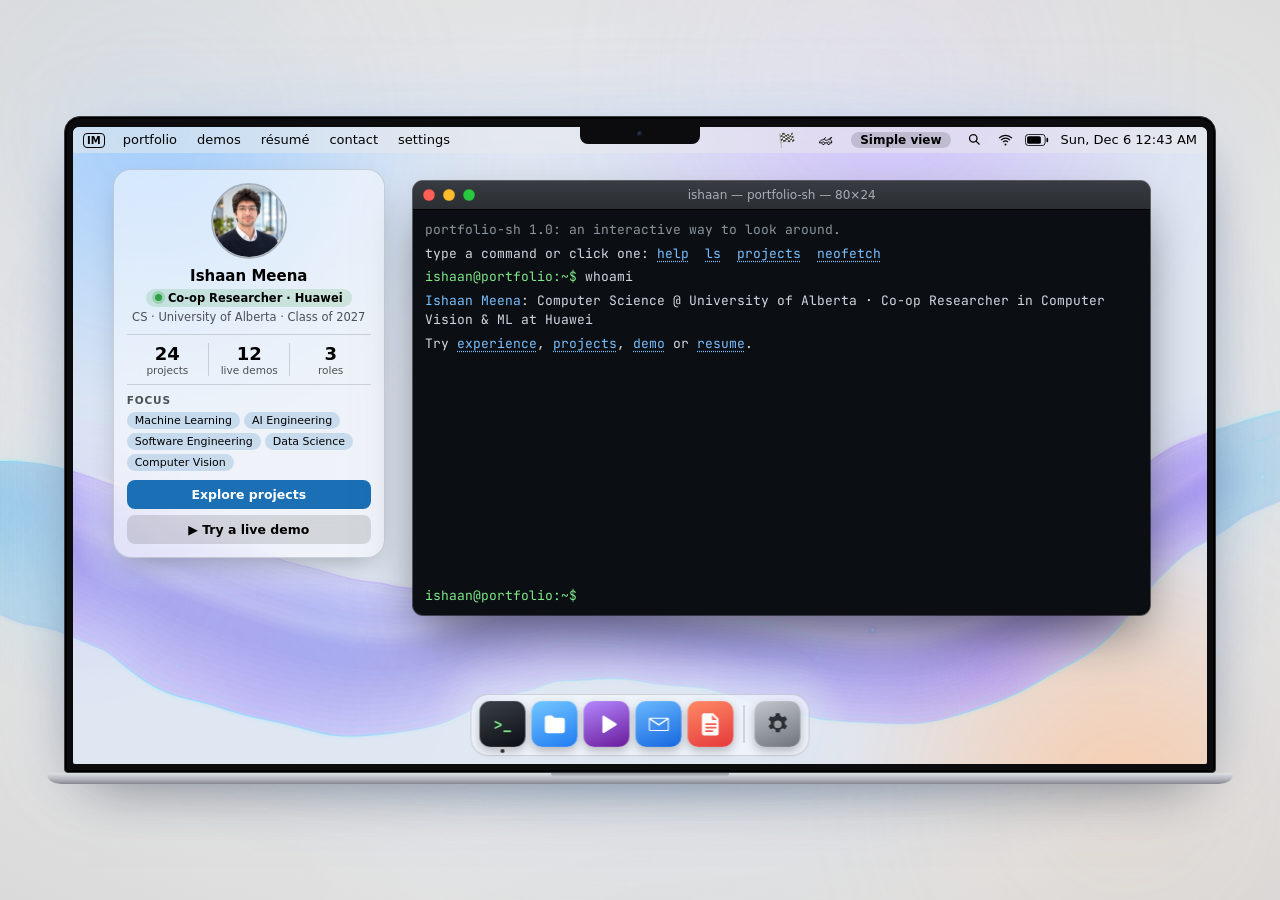
==== commit 57bfb589: "Add racecar game states" ====
--- a/index.html
+++ b/index.html
@@ -95,6 +95,8 @@
                                 </div>
                             </div>
                             <div class="menubar-right">
+                                <button type="button" class="drive-toggle" id="race-toggle" aria-pressed="false" title="Race the AI around a circuit (plus parking practice)" aria-label="Race mode">🏁</button>
+                                <button type="button" class="drive-toggle" id="drive-toggle" aria-pressed="false" title="Game mode: drive a car around the page (park on a button to click it)" aria-label="Game mode">🏎</button>
                                 <button type="button" class="view-toggle" id="view-toggle" aria-pressed="false" title="Show everything as a simple page">Simple view</button>
                                 <button type="button" class="menubar-spotlight" aria-label="Spotlight search (Ctrl+K)" title="Spotlight (⌘K / Ctrl+K)"><svg class="menubar-icon" viewBox="0 0 24 24" aria-hidden="true"><path d="M10 3a7 7 0 0 1 5.6 11.2l5.1 5.1-1.4 1.4-5.1-5.1A7 7 0 1 1 10 3Zm0 2a5 5 0 1 0 0 10 5 5 0 0 0 0-10Z"/></svg></button>
                                 <svg class="menubar-icon" viewBox="0 0 24 24" aria-hidden="true"><path d="M12 18.5a1.5 1.5 0 1 1 0 3 1.5 1.5 0 0 1 0-3Zm-4.6-3.1a6.5 6.5 0 0 1 9.2 0l-1.4 1.4a4.5 4.5 0 0 0-6.4 0l-1.4-1.4ZM4.2 12.2a11 11 0 0 1 15.6 0l-1.4 1.4a9 9 0 0 0-12.8 0l-1.4-1.4ZM1 9a15.5 15.5 0 0 1 22 0l-1.4 1.4a13.5 13.5 0 0 0-19.2 0L1 9Z"/></svg>
@@ -325,6 +327,8 @@
     <script src="finder.js"></script>
     <script src="desktop.js"></script>
     <script src="flow.js"></script>
+    <script src="drive.js"></script>
+    <script src="race.js"></script>
     <script src="profile.js"></script>
     <script src="demos/ml-utils.js"></script>
     <script src="demos/sudoku.js"></script>
--- a/style.css
+++ b/style.css
@@ -4699,3 +4699,347 @@
 [data-theme="light"] .screen-aurora{
 	filter: none;
 }
+
+/* =====================================================================
+   Game mode (drive.js): a car you drive around; park on a button to click it
+   ===================================================================== */
+.drive-toggle{
+	display: flex;
+	align-items: center;
+	padding: 0 6px;
+	background: none;
+	border: none;
+	border-radius: 4px;
+	font-size: 14px;
+	line-height: 20px;
+	cursor: pointer;
+}
+
+.drive-toggle:hover,
+.drive-toggle[aria-pressed="true"]{
+	background-color: color-mix(in srgb, var(--mainText) 14%, transparent);
+}
+
+.drive-layer{
+	position: fixed;
+	inset: 0;
+	z-index: 100000;
+	pointer-events: none; /* never blocks the page; also lets elementFromPoint see what's under the car */
+}
+
+.drive-layer[hidden]{
+	display: none;
+}
+
+.drive-marks{
+	position: absolute;
+	inset: 0;
+}
+
+.drive-car,
+.drive-ring{
+	position: absolute;
+	top: 0;
+	left: 0;
+	transition: none;
+	will-change: transform;
+}
+
+.drive-car{
+	filter: drop-shadow(0 4px 6px rgba(0, 0, 0, 0.45));
+}
+
+.drive-ring{
+	opacity: 0;
+	transition: opacity 120ms;
+}
+
+.drive-ring.on{
+	opacity: 1;
+}
+
+.drive-ring circle{
+	fill: none;
+	stroke-width: 4;
+	transform: rotate(-90deg);
+	transform-origin: 38px 38px;
+}
+
+.drive-ring-track{
+	stroke: rgba(255, 255, 255, 0.18);
+}
+
+.drive-ring-fill{
+	stroke: #ffd33d;
+	stroke-linecap: round;
+	transition: none;
+}
+
+.drive-ring.fired{
+	opacity: 1;
+	animation: drive-pop 300ms ease-out;
+}
+
+@keyframes drive-pop{
+	from{ transform-origin: center; filter: drop-shadow(0 0 12px #ffd33d); }
+}
+
+.drive-target{
+	outline: 2px dashed #ffd33d !important;
+	outline-offset: 3px;
+}
+
+.drive-toast{
+	position: absolute;
+	bottom: 18px;
+	left: 50%;
+	padding: 8px 16px;
+	transform: translateX(-50%);
+	background-color: rgba(10, 12, 20, 0.85);
+	border: 1px solid rgba(255, 211, 61, 0.5);
+	border-radius: 999px;
+	color: #fff;
+	font: 13px -apple-system, 'Segoe UI', system-ui, sans-serif;
+	white-space: nowrap;
+	transition: opacity 600ms;
+}
+
+.drive-toast b{
+	color: #ffd33d;
+	font-family: inherit;
+}
+
+.drive-toast.hide{
+	opacity: 0;
+}
+
+
+/* ---------- Joystick (touch screens) ---------- */
+.drive-joystick{
+	position: absolute;
+	left: 22px;
+	bottom: 22px;
+	display: none;
+	place-items: center;
+	width: 120px;
+	height: 120px;
+	background: radial-gradient(circle, rgba(255, 255, 255, 0.1), rgba(255, 255, 255, 0.04) 70%);
+	border: 2px solid rgba(255, 255, 255, 0.25);
+	border-radius: 50%;
+	pointer-events: auto;
+	touch-action: none; /* the page must not scroll or zoom while steering */
+	backdrop-filter: blur(4px);
+	-webkit-backdrop-filter: blur(4px);
+}
+
+.drive-joystick.held{
+	border-color: #ffd33d;
+}
+
+.drive-joy-knob{
+	width: 50px;
+	height: 50px;
+	background: radial-gradient(circle at 35% 35%, #fff, #c9ccd4);
+	border-radius: 50%;
+	box-shadow: 0 4px 10px rgba(0, 0, 0, 0.4);
+	transition: transform 120ms ease-out;
+}
+
+.drive-joystick.held .drive-joy-knob{
+	transition: none;
+}
+
+@media (pointer: coarse){
+	.drive-joystick{
+		display: grid;
+	}
+
+	.drive-toast{
+		bottom: 160px;
+		white-space: normal;
+		width: max-content;
+		max-width: calc(100vw - 32px);
+		text-align: center;
+	}
+}
+
+/* ---------- Race mode (race.js): the circuit appears behind the Mac ---------- */
+.race-canvas{
+	position: fixed;
+	inset: 0;
+	z-index: 0;
+	pointer-events: none;
+}
+
+.race-canvas[hidden],
+.race-ui-layer[hidden]{
+	display: none;
+}
+
+html.racing,
+html.racing body{
+	overflow: hidden;
+}
+
+/* The Mac steps back so the circuit shows through it */
+html.racing .laptop{
+	z-index: 1;
+	opacity: 0.32;
+	transform: scale(0.94);
+	pointer-events: none;
+	transition: opacity 500ms ease, transform 500ms ease;
+}
+
+.laptop{
+	transition: opacity 500ms ease, transform 500ms ease;
+}
+
+.race-ui-layer{
+	position: fixed;
+	inset: 0;
+	z-index: 100001;
+	pointer-events: none;
+	font-family: -apple-system, 'Segoe UI', system-ui, sans-serif;
+}
+
+.race-hud{
+	position: absolute;
+	top: 12px;
+	left: 50%;
+	display: flex;
+	gap: 16px;
+	padding: 7px 16px;
+	transform: translateX(-50%);
+	background: rgba(10, 12, 20, 0.82);
+	border: 1px solid rgba(255, 255, 255, 0.15);
+	border-radius: 999px;
+	color: #dfe3ea;
+	font-size: 13px;
+	white-space: nowrap;
+}
+
+.race-hud span{
+	color: inherit;
+	font-family: inherit;
+}
+
+.race-hud b{
+	color: #fff;
+	font-variant-numeric: tabular-nums;
+}
+
+.race-hud .pos{
+	padding: 0 8px;
+	border-radius: 6px;
+	font-weight: 800;
+}
+
+.race-hud .p1{ background: #2ea043; color: #fff; }
+.race-hud .p2{ background: #d7263d; color: #fff; }
+
+.race-controls{
+	position: absolute;
+	top: 12px;
+	right: 14px;
+	display: flex;
+	gap: 6px;
+}
+
+.race-ui-layer button{
+	padding: 6px 12px;
+	background: rgba(10, 12, 20, 0.85);
+	border: 1px solid rgba(255, 255, 255, 0.2);
+	border-radius: 8px;
+	color: #fff;
+	font: 600 13px -apple-system, 'Segoe UI', system-ui, sans-serif;
+	cursor: pointer;
+	pointer-events: auto;
+}
+
+.race-ui-layer button:hover,
+.race-ui-layer button:focus-visible{
+	border-color: #ffd33d;
+	outline: none;
+}
+
+.race-banner{
+	position: absolute;
+	top: 40%;
+	left: 50%;
+	transform: translate(-50%, -50%);
+	color: #fff;
+	font: 900 96px -apple-system, 'Segoe UI', system-ui, sans-serif;
+	text-shadow: 0 6px 30px rgba(0, 0, 0, 0.6);
+	transition: opacity 300ms;
+}
+
+.race-banner.count{ color: #ffd33d; }
+.race-banner.go{ color: #2ee66b; }
+.race-banner.hide{ opacity: 0; }
+
+.race-panel{
+	position: absolute;
+	top: 50%;
+	left: 50%;
+	min-width: min(360px, calc(100vw - 32px));
+	padding: 22px 26px;
+	transform: translate(-50%, -50%);
+	background: rgba(12, 14, 24, 0.94);
+	border: 1px solid rgba(255, 211, 61, 0.45);
+	border-radius: 16px;
+	box-shadow: 0 30px 70px rgba(0, 0, 0, 0.6);
+	color: #dfe3ea;
+	text-align: center;
+	pointer-events: auto;
+}
+
+.race-panel[hidden]{
+	display: none;
+}
+
+.race-panel h2{
+	margin: 0 0 8px;
+	color: #fff;
+	font: 800 26px -apple-system, 'Segoe UI', system-ui, sans-serif;
+}
+
+.race-panel p{
+	margin: 6px 0;
+	color: #dfe3ea;
+	font: 14px -apple-system, 'Segoe UI', system-ui, sans-serif;
+}
+
+.race-panel b{
+	color: #fff;
+}
+
+.race-actions{
+	display: flex;
+	justify-content: center;
+	flex-wrap: wrap;
+	gap: 8px;
+	margin-top: 14px;
+}
+
+.race-panel .race-hint{
+	color: #8b93a1;
+	font-size: 12px;
+}
+
+@media (pointer: coarse), (max-width: 700px){
+	.race-hud{
+		top: 8px;
+		gap: 10px;
+		font-size: 12px;
+	}
+
+	.race-controls{
+		top: auto;
+		bottom: 22px;
+		right: 14px;
+	}
+
+	.race-banner{
+		font-size: 72px;
+	}
+}
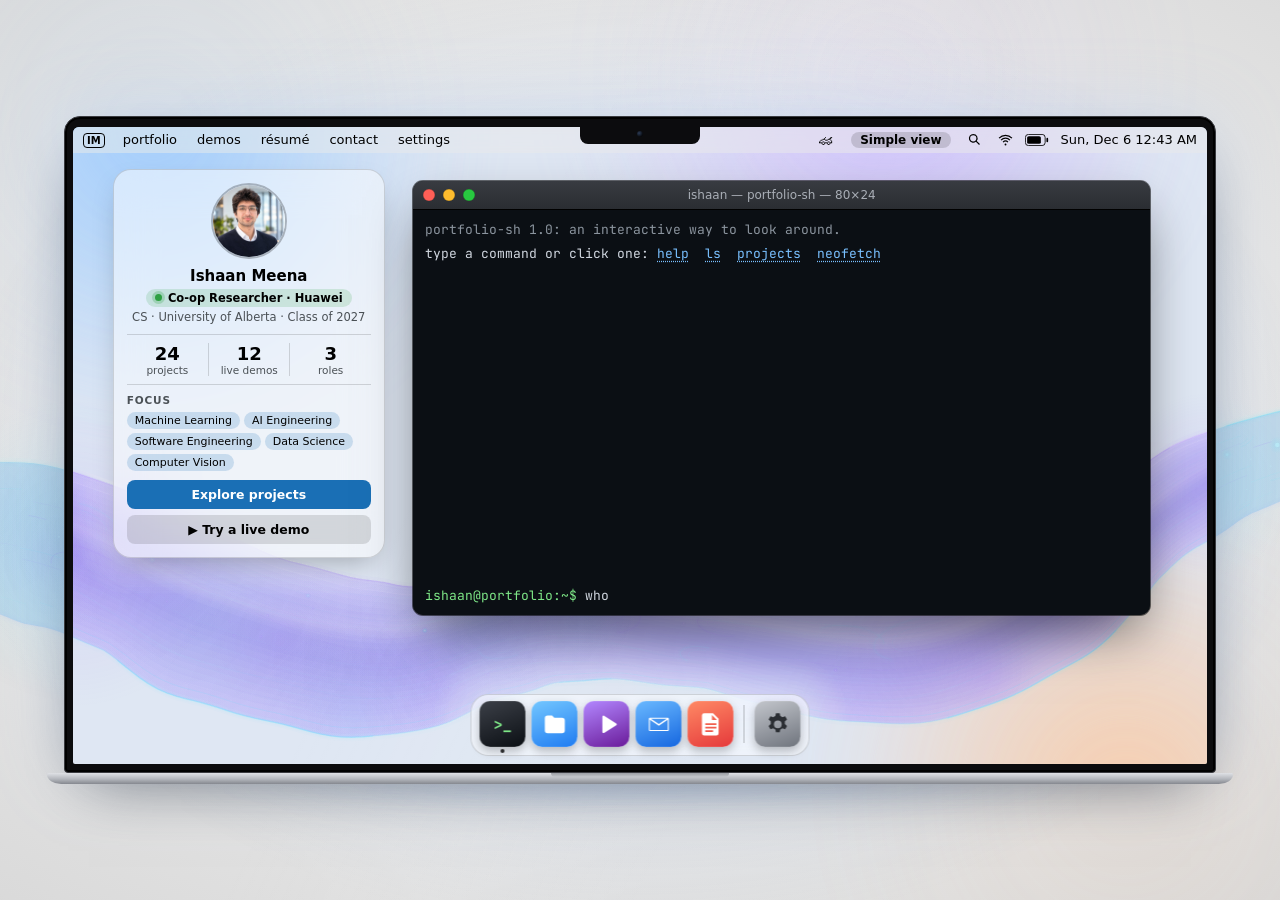
==== commit bf5cae70: "Remove race mode Drops the circuit, AI opponent and parking lot (race.js, its menu-bar button, style" ====
--- a/index.html
+++ b/index.html
@@ -95,7 +95,6 @@
                                 </div>
                             </div>
                             <div class="menubar-right">
-                                <button type="button" class="drive-toggle" id="race-toggle" aria-pressed="false" title="Race the AI around a circuit (plus parking practice)" aria-label="Race mode">🏁</button>
                                 <button type="button" class="drive-toggle" id="drive-toggle" aria-pressed="false" title="Game mode: drive a car around the page (park on a button to click it)" aria-label="Game mode">🏎</button>
                                 <button type="button" class="view-toggle" id="view-toggle" aria-pressed="false" title="Show everything as a simple page">Simple view</button>
                                 <button type="button" class="menubar-spotlight" aria-label="Spotlight search (Ctrl+K)" title="Spotlight (⌘K / Ctrl+K)"><svg class="menubar-icon" viewBox="0 0 24 24" aria-hidden="true"><path d="M10 3a7 7 0 0 1 5.6 11.2l5.1 5.1-1.4 1.4-5.1-5.1A7 7 0 1 1 10 3Zm0 2a5 5 0 1 0 0 10 5 5 0 0 0 0-10Z"/></svg></button>
@@ -328,7 +327,6 @@
     <script src="desktop.js"></script>
     <script src="flow.js"></script>
     <script src="drive.js"></script>
-    <script src="race.js"></script>
     <script src="profile.js"></script>
     <script src="demos/ml-utils.js"></script>
     <script src="demos/sudoku.js"></script>
--- a/style.css
+++ b/style.css
@@ -4863,183 +4863,3 @@
 	}
 }
 
-/* ---------- Race mode (race.js): the circuit appears behind the Mac ---------- */
-.race-canvas{
-	position: fixed;
-	inset: 0;
-	z-index: 0;
-	pointer-events: none;
-}
-
-.race-canvas[hidden],
-.race-ui-layer[hidden]{
-	display: none;
-}
-
-html.racing,
-html.racing body{
-	overflow: hidden;
-}
-
-/* The Mac steps back so the circuit shows through it */
-html.racing .laptop{
-	z-index: 1;
-	opacity: 0.32;
-	transform: scale(0.94);
-	pointer-events: none;
-	transition: opacity 500ms ease, transform 500ms ease;
-}
-
-.laptop{
-	transition: opacity 500ms ease, transform 500ms ease;
-}
-
-.race-ui-layer{
-	position: fixed;
-	inset: 0;
-	z-index: 100001;
-	pointer-events: none;
-	font-family: -apple-system, 'Segoe UI', system-ui, sans-serif;
-}
-
-.race-hud{
-	position: absolute;
-	top: 12px;
-	left: 50%;
-	display: flex;
-	gap: 16px;
-	padding: 7px 16px;
-	transform: translateX(-50%);
-	background: rgba(10, 12, 20, 0.82);
-	border: 1px solid rgba(255, 255, 255, 0.15);
-	border-radius: 999px;
-	color: #dfe3ea;
-	font-size: 13px;
-	white-space: nowrap;
-}
-
-.race-hud span{
-	color: inherit;
-	font-family: inherit;
-}
-
-.race-hud b{
-	color: #fff;
-	font-variant-numeric: tabular-nums;
-}
-
-.race-hud .pos{
-	padding: 0 8px;
-	border-radius: 6px;
-	font-weight: 800;
-}
-
-.race-hud .p1{ background: #2ea043; color: #fff; }
-.race-hud .p2{ background: #d7263d; color: #fff; }
-
-.race-controls{
-	position: absolute;
-	top: 12px;
-	right: 14px;
-	display: flex;
-	gap: 6px;
-}
-
-.race-ui-layer button{
-	padding: 6px 12px;
-	background: rgba(10, 12, 20, 0.85);
-	border: 1px solid rgba(255, 255, 255, 0.2);
-	border-radius: 8px;
-	color: #fff;
-	font: 600 13px -apple-system, 'Segoe UI', system-ui, sans-serif;
-	cursor: pointer;
-	pointer-events: auto;
-}
-
-.race-ui-layer button:hover,
-.race-ui-layer button:focus-visible{
-	border-color: #ffd33d;
-	outline: none;
-}
-
-.race-banner{
-	position: absolute;
-	top: 40%;
-	left: 50%;
-	transform: translate(-50%, -50%);
-	color: #fff;
-	font: 900 96px -apple-system, 'Segoe UI', system-ui, sans-serif;
-	text-shadow: 0 6px 30px rgba(0, 0, 0, 0.6);
-	transition: opacity 300ms;
-}
-
-.race-banner.count{ color: #ffd33d; }
-.race-banner.go{ color: #2ee66b; }
-.race-banner.hide{ opacity: 0; }
-
-.race-panel{
-	position: absolute;
-	top: 50%;
-	left: 50%;
-	min-width: min(360px, calc(100vw - 32px));
-	padding: 22px 26px;
-	transform: translate(-50%, -50%);
-	background: rgba(12, 14, 24, 0.94);
-	border: 1px solid rgba(255, 211, 61, 0.45);
-	border-radius: 16px;
-	box-shadow: 0 30px 70px rgba(0, 0, 0, 0.6);
-	color: #dfe3ea;
-	text-align: center;
-	pointer-events: auto;
-}
-
-.race-panel[hidden]{
-	display: none;
-}
-
-.race-panel h2{
-	margin: 0 0 8px;
-	color: #fff;
-	font: 800 26px -apple-system, 'Segoe UI', system-ui, sans-serif;
-}
-
-.race-panel p{
-	margin: 6px 0;
-	color: #dfe3ea;
-	font: 14px -apple-system, 'Segoe UI', system-ui, sans-serif;
-}
-
-.race-panel b{
-	color: #fff;
-}
-
-.race-actions{
-	display: flex;
-	justify-content: center;
-	flex-wrap: wrap;
-	gap: 8px;
-	margin-top: 14px;
-}
-
-.race-panel .race-hint{
-	color: #8b93a1;
-	font-size: 12px;
-}
-
-@media (pointer: coarse), (max-width: 700px){
-	.race-hud{
-		top: 8px;
-		gap: 10px;
-		font-size: 12px;
-	}
-
-	.race-controls{
-		top: auto;
-		bottom: 22px;
-		right: 14px;
-	}
-
-	.race-banner{
-		font-size: 72px;
-	}
-}
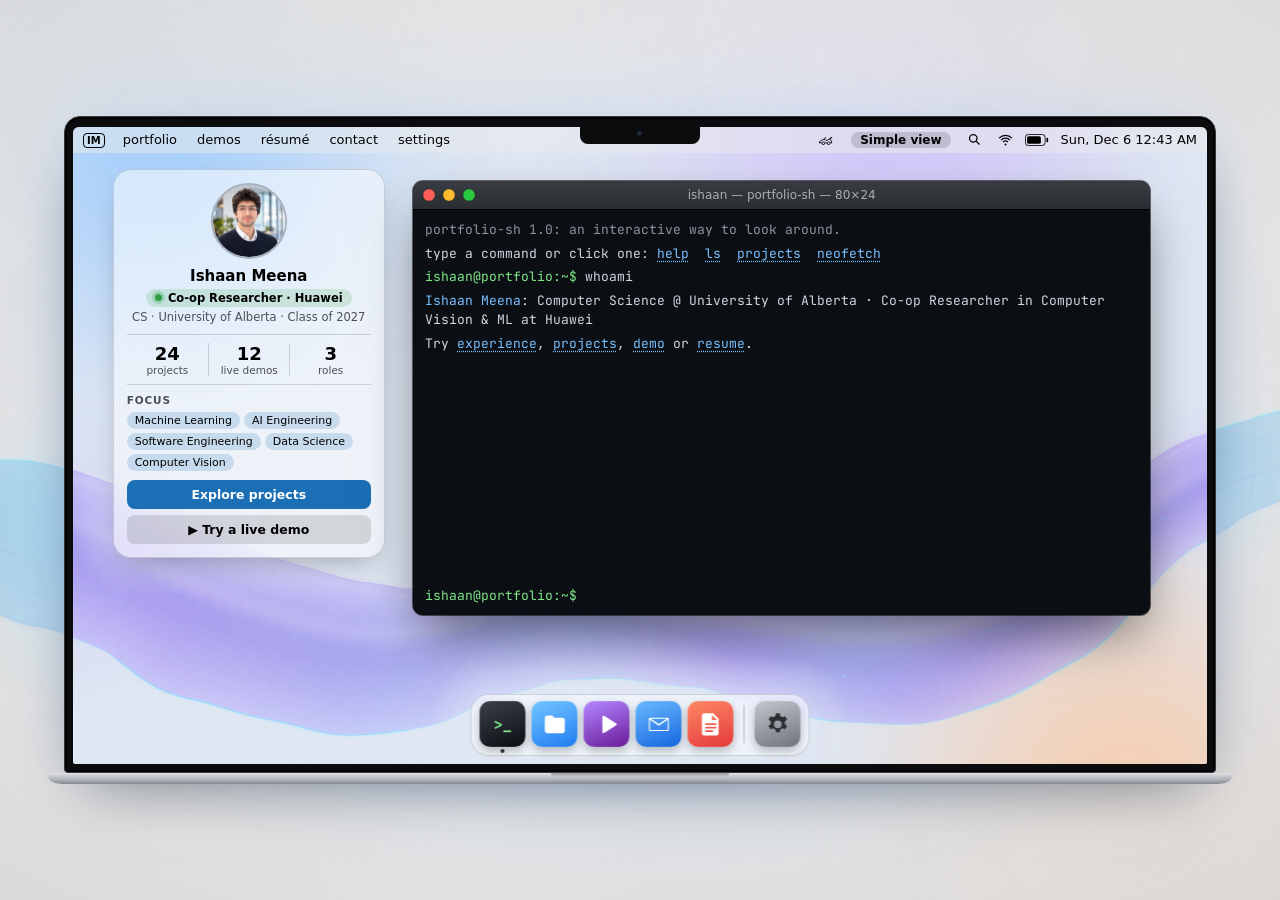
==== commit f3183016: "Add Mail app that emails Ishaan directly The Dock's Mail icon, the contact card's email buttons, Spo" ====
--- a/index.html
+++ b/index.html
@@ -213,6 +213,31 @@
                             <div class="contact-card"></div>
                         </div>
 
+                        <!-- Mail app (mail.js): sends a message straight to Ishaan's inbox -->
+                        <div class="app-window mail-app" id="mail-window" data-app="mail" data-title="Mail" data-sheet role="region" aria-label="Mail" hidden>
+                            <div class="titlebar">
+                                <div class="traffic-lights" role="group" aria-label="Window controls">
+                                    <button type="button" class="light light-close" data-action="close" data-glyph="×" aria-label="Close window" title="Close"></button>
+                                    <button type="button" class="light light-min" data-action="minimize" data-glyph="−" aria-label="Minimize window" title="Minimize"></button>
+                                    <button type="button" class="light light-zoom" data-action="maximize" data-glyph="+" aria-label="Zoom window" title="Zoom"></button>
+                                </div>
+                                <span class="titlebar-title">New Message</span>
+                            </div>
+                            <form class="mail-form" novalidate>
+                                <div class="mail-row"><span class="mail-label">To:</span><span class="mail-to">Ishaan Meena</span></div>
+                                <label class="mail-row"><span class="mail-label">From:</span><input name="email" type="email" required autocomplete="email" placeholder="your@email.com"></label>
+                                <label class="mail-row"><span class="mail-label">Name:</span><input name="name" type="text" autocomplete="name" placeholder="Your name"></label>
+                                <label class="mail-row"><span class="mail-label">Subject:</span><input name="subject" type="text" placeholder="Hello!"></label>
+                                <input type="text" name="_honey" class="mail-honey" tabindex="-1" autocomplete="off" aria-hidden="true">
+                                <label class="sr-only" for="mail-message">Message</label>
+                                <textarea id="mail-message" name="message" required placeholder="Write your message…"></textarea>
+                                <div class="mail-footer">
+                                    <span class="mail-status" role="status"></span>
+                                    <button type="submit" class="demo-btn primary mail-send">Send ➤</button>
+                                </div>
+                            </form>
+                        </div>
+
                         <!-- Résumé app (profile.js) -->
                         <div class="app-window resume-app" id="resume-window" data-app="resume" data-title="Preview" data-sheet role="region" aria-label="Résumé" hidden>
                             <div class="titlebar">
@@ -278,9 +303,9 @@
                                 <span class="dock-icon icon-demos" aria-hidden="true"><svg viewBox="0 0 24 24"><path d="M8 5.1v13.8a1 1 0 0 0 1.5.86l11-6.9a1 1 0 0 0 0-1.72l-11-6.9A1 1 0 0 0 8 5.1Z"/></svg></span>
                                 <span class="dock-tip">Live Demos</span>
                             </button>
-                            <button type="button" class="dock-item" data-app="contact" aria-label="Contact">
+                            <button type="button" class="dock-item" data-app="mail" aria-label="Mail">
                                 <span class="dock-icon icon-mail" aria-hidden="true"><svg viewBox="0 0 24 24"><path d="M4 6h16a1 1 0 0 1 1 1v10a1 1 0 0 1-1 1H4a1 1 0 0 1-1-1V7a1 1 0 0 1 1-1Zm0 1.8V17h16V7.8l-8 5.4-8-5.4Zm.9-.8L12 11.8 19.1 7H4.9Z"/></svg></span>
-                                <span class="dock-tip">Contact</span>
+                                <span class="dock-tip">Mail</span>
                             </button>
                             <button type="button" class="dock-item" data-app="resume" aria-label="Résumé">
                                 <span class="dock-icon icon-resume" aria-hidden="true"><svg viewBox="0 0 24 24"><path d="M6 2h8l5 5v13a2 2 0 0 1-2 2H6a2 2 0 0 1-2-2V4a2 2 0 0 1 2-2Zm7 1.5V8h4.5L13 3.5ZM7 11v1.6h10V11H7Zm0 3.2v1.6h10v-1.6H7Zm0 3.2V19h7v-1.6H7Z"/></svg></span>
@@ -328,6 +353,7 @@
     <script src="flow.js"></script>
     <script src="drive.js"></script>
     <script src="profile.js"></script>
+    <script src="mail.js"></script>
     <script src="demos/ml-utils.js"></script>
     <script src="demos/sudoku.js"></script>
     <script src="demos/cliff-walking.js"></script>
@@ -340,6 +366,8 @@
     <script src="demos/calculator.js"></script>
     <script src="demos/games.js"></script>
     <script src="demos/nike.js"></script>
+    <script src="demos/ngram.js"></script>
+    <script src="demos/relation.js"></script>
     <script src="demos/demos.js"></script>
 </body>
 </html>
--- a/style.css
+++ b/style.css
@@ -4863,3 +4863,196 @@
 	}
 }
 
+
+/* ---------- Phonetic n-grams ---------- */
+.ng-phones{
+	display: flex;
+	flex-wrap: wrap;
+	gap: 4px;
+	margin: 12px 0 4px;
+	padding: 0;
+	list-style: none;
+}
+
+.ng-phones li{
+	padding: 3px 7px;
+	background-color: color-mix(in srgb, #2ea043 calc(var(--s) * 70%), #e5393b);
+	border-radius: 6px;
+	color: #fff;
+	font: 700 12px 'JetBrains Mono', ui-monospace, monospace;
+}
+
+.ng-key{
+	padding: 0 6px;
+	border-radius: 4px;
+	color: #fff;
+}
+
+.ng-key.lo{ background: #e5393b; }
+.ng-key.hi{ background: #2ea043; }
+
+.ng-table{
+	width: 100%;
+	margin-top: 8px;
+}
+
+.ng-cell{
+	display: flex;
+	align-items: center;
+	gap: 8px;
+}
+
+.ng-bar{
+	display: block;
+	height: 8px;
+	border-radius: 999px;
+}
+
+.ng-bar.real{ background: var(--linkColor); }
+.ng-bar.scr{ background: #8b93a1; }
+
+/* ---------- Relation extraction ---------- */
+.re-text-line{
+	margin: 4px 0;
+	color: var(--mainText);
+	font: 15px/1.9 var(--sysFont);
+}
+
+.re-head,
+.re-tail{
+	padding: 1px 4px;
+	border-radius: 4px;
+	color: #fff;
+}
+
+.re-head{ background: #8957e5; }
+.re-tail{ background: #0e8a7e; }
+
+.re-field{
+	display: block;
+	margin-top: 8px;
+	color: var(--secondaryText);
+	font: 12.5px var(--sysFont);
+}
+
+.re-field .demo-input{
+	margin-top: 4px;
+}
+
+.re-ok{ color: #2ea043; font-weight: 700; }
+.re-bad{ color: #e5393b; font-weight: 700; }
+
+.re-result .sent-result code{
+	color: var(--mainText);
+	font-size: 12px;
+}
+
+/* ---------- Mail app (mail.js) ---------- */
+.app-window.mail-app{
+	top: calc(var(--menubarH) + 7%);
+	left: 30%;
+	width: 44%;
+	height: auto;
+	max-height: calc(100% - var(--menubarH) - 100px);
+	background-color: var(--secondaryColor);
+}
+
+.mail-app .titlebar{
+	background: color-mix(in srgb, var(--mainColor) 70%, var(--secondaryColor));
+	border-bottom: 1px solid var(--borderColor);
+}
+
+.mail-app .titlebar-title{
+	color: var(--mainText);
+}
+
+.mail-form{
+	display: flex;
+	flex-direction: column;
+	min-height: 0;
+	font-family: var(--sysFont);
+}
+
+.mail-row{
+	display: flex;
+	align-items: center;
+	gap: 8px;
+	padding: 7px 14px;
+	border-bottom: 1px solid var(--borderColor);
+}
+
+.mail-form .mail-label{
+	flex: none;
+	width: 58px;
+	color: var(--secondaryText);
+	font: 13px var(--sysFont);
+}
+
+.mail-form .mail-to{
+	padding: 1px 9px;
+	background-color: color-mix(in srgb, var(--linkColor) 20%, transparent);
+	border-radius: 999px;
+	color: var(--mainText);
+	font: 13px var(--sysFont);
+}
+
+.mail-row input,
+.mail-form textarea{
+	flex: 1;
+	min-width: 0;
+	padding: 0;
+	background: none;
+	border: none;
+	outline: none;
+	color: var(--mainText);
+	font: 13.5px var(--sysFont);
+}
+
+.mail-form textarea{
+	min-height: 170px;
+	padding: 12px 14px;
+	resize: vertical;
+	line-height: 1.5;
+}
+
+.mail-honey{
+	position: absolute;
+	left: -9999px;
+	width: 1px;
+	height: 1px;
+	opacity: 0;
+}
+
+.mail-footer{
+	display: flex;
+	justify-content: space-between;
+	align-items: center;
+	gap: 10px;
+	padding: 10px 14px;
+	border-top: 1px solid var(--borderColor);
+}
+
+.mail-form .mail-status{
+	color: var(--secondaryText);
+	font: 12.5px var(--sysFont);
+}
+
+.mail-status.ok{ color: #2ea043; }
+.mail-status.error{ color: #e5393b; }
+
+@media screen and (max-width: 1000px){
+	.app-window.mail-app{ left: 10%; width: 80%; }
+}
+
+@media screen and (max-width: 700px){
+	.desktop .app-window.mail-app{
+		position: fixed;
+		inset: 0;
+		z-index: 2000 !important;
+		width: auto;
+		height: auto;
+		max-height: none;
+		margin: 0;
+		border-radius: 0;
+	}
+}
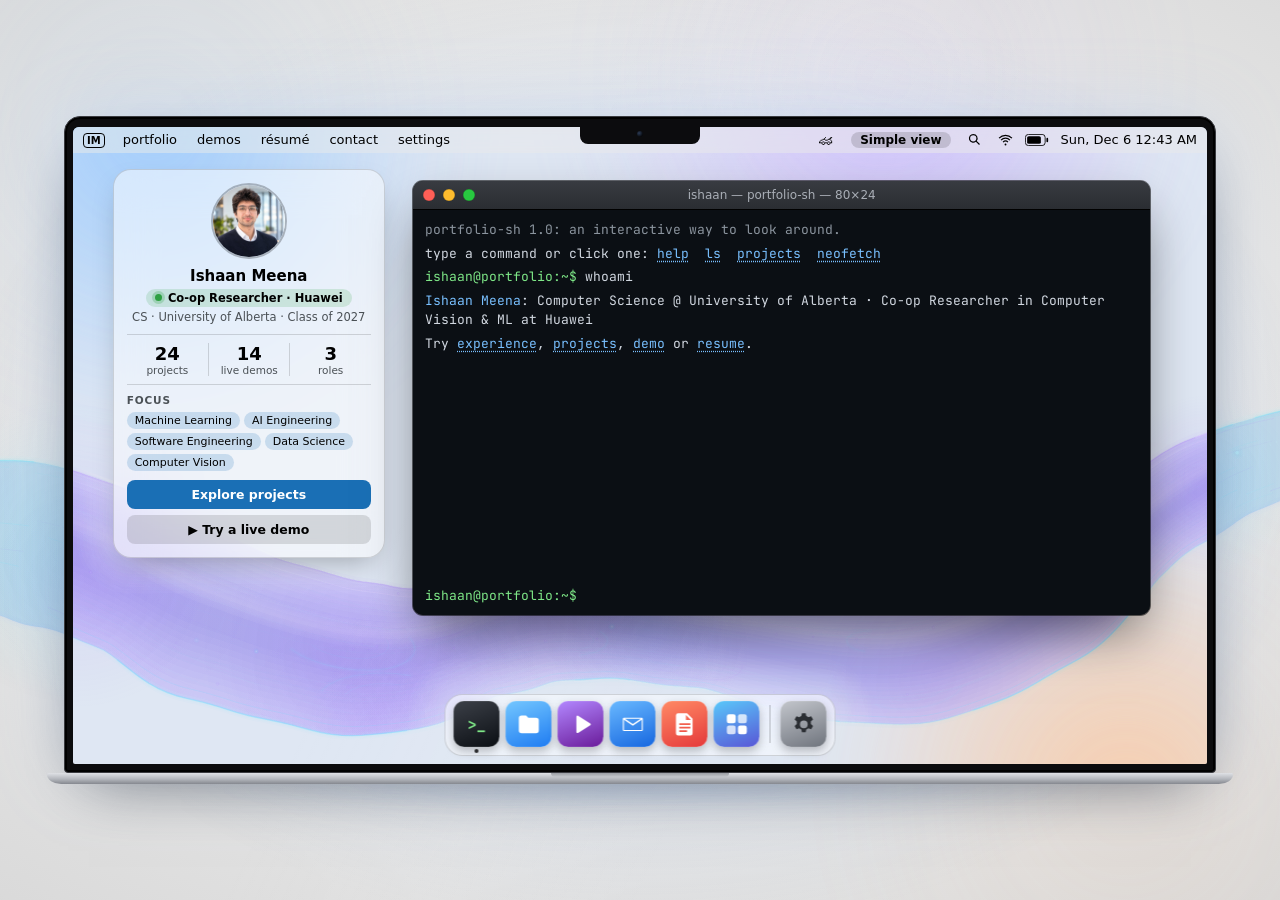
==== commit 1faebc75: "widgets" ====
--- a/index.html
+++ b/index.html
@@ -213,6 +213,23 @@
                             <div class="contact-card"></div>
                         </div>
 
+
+                        <!-- Widgets app (widgets.js): gallery for adding desktop widgets -->
+                        <div class="app-window widgets-app" id="widgets-window" data-app="widgets" data-title="Widgets" data-sheet role="region" aria-label="Widgets" hidden>
+                            <div class="titlebar">
+                                <div class="traffic-lights" role="group" aria-label="Window controls">
+                                    <button type="button" class="light light-close" data-action="close" data-glyph="×" aria-label="Close window" title="Close"></button>
+                                    <button type="button" class="light light-min" data-action="minimize" data-glyph="−" aria-label="Minimize window" title="Minimize"></button>
+                                    <button type="button" class="light light-zoom" data-action="maximize" data-glyph="+" aria-label="Zoom window" title="Zoom"></button>
+                                </div>
+                                <span class="titlebar-title">Widgets</span>
+                            </div>
+                            <div class="wg-body">
+                                <p class="wg-intro">Add widgets to the desktop. Drag a widget to move it, drag its bottom-right corner to resize it, and press ⊖ to remove it. Your layout is saved in this browser.</p>
+                                <ul class="wg-list"></ul>
+                                <p class="wg-footer"><button type="button" class="demo-btn" data-wg-reset>Reset to default layout</button></p>
+                            </div>
+                        </div>
                         <!-- Mail app (mail.js): sends a message straight to Ishaan's inbox -->
                         <div class="app-window mail-app" id="mail-window" data-app="mail" data-title="Mail" data-sheet role="region" aria-label="Mail" hidden>
                             <div class="titlebar">
@@ -310,6 +327,10 @@
                             <button type="button" class="dock-item" data-app="resume" aria-label="Résumé">
                                 <span class="dock-icon icon-resume" aria-hidden="true"><svg viewBox="0 0 24 24"><path d="M6 2h8l5 5v13a2 2 0 0 1-2 2H6a2 2 0 0 1-2-2V4a2 2 0 0 1 2-2Zm7 1.5V8h4.5L13 3.5ZM7 11v1.6h10V11H7Zm0 3.2v1.6h10v-1.6H7Zm0 3.2V19h7v-1.6H7Z"/></svg></span>
                                 <span class="dock-tip">Résumé</span>
+                            </button>
+                            <button type="button" class="dock-item" data-app="widgets" aria-label="Widgets">
+                                <span class="dock-icon icon-widgets" aria-hidden="true"><svg viewBox="0 0 24 24"><rect x="3" y="3" width="8" height="8" rx="2"/><rect x="13" y="3" width="8" height="8" rx="2" opacity=".75"/><rect x="3" y="13" width="8" height="8" rx="2" opacity=".75"/><rect x="13" y="13" width="8" height="8" rx="2"/></svg></span>
+                                <span class="dock-tip">Widgets</span>
                             </button>
                             <span class="dock-divider" aria-hidden="true"></span>
                             <button type="button" class="dock-item" data-app="settings" aria-label="Settings">
@@ -369,5 +390,6 @@
     <script src="demos/ngram.js"></script>
     <script src="demos/relation.js"></script>
     <script src="demos/demos.js"></script>
+    <script src="widgets.js"></script>
 </body>
 </html>
--- a/style.css
+++ b/style.css
@@ -5056,3 +5056,504 @@
 		border-radius: 0;
 	}
 }
+
+/* =====================================================================
+   Desktop widgets (widgets.js)
+   ===================================================================== */
+.dw[hidden]{
+	display: none !important;
+}
+
+.desktop .dw{
+	position: absolute;
+	z-index: 5; /* above the wallpaper, below app windows */
+	box-sizing: border-box;
+	touch-action: none;
+	user-select: none;
+	cursor: grab;
+}
+
+.desktop .dw:not(.widget){
+	top: calc(var(--menubarH) + 4%);
+	left: 3.5%;
+	padding: 14px;
+	background-color: var(--glass);
+	backdrop-filter: blur(20px);
+	-webkit-backdrop-filter: blur(20px);
+	border: 1px solid var(--glassBorder);
+	border-radius: 18px;
+	box-shadow: 0 12px 30px -12px rgba(0, 0, 0, 0.35);
+	color: var(--mainText);
+	font-family: var(--sysFont);
+}
+
+.desktop .dw[data-size="s"]{ width: 13%; }
+.desktop .dw[data-size="m"]{ width: 19%; }
+.desktop .dw[data-size="l"]{ width: 24%; }
+
+.desktop .dw.dragging{
+	cursor: grabbing;
+	box-shadow: 0 24px 50px -14px rgba(0, 0, 0, 0.55);
+}
+
+.dw.dw-new{
+	animation: dw-pop 450ms cubic-bezier(0.2, 0.8, 0.2, 1);
+}
+
+@keyframes dw-pop{
+	from{ opacity: 0; transform: scale(0.85); }
+}
+
+/* Profile widget at each size */
+.widget.dw[data-size="s"] .widget-stats,
+.widget.dw[data-size="s"] .widget-section,
+.widget.dw[data-size="s"] .widget-actions,
+.widget.dw[data-size="s"] .widget-sub,
+.widget.dw[data-size="m"] .widget-section{
+	display: none;
+}
+
+.widget.dw[data-size="s"] .widget-head img{
+	width: 56px;
+	height: 56px;
+}
+
+.widget.dw[data-size="s"] .widget-name{
+	font-size: 13px;
+}
+
+.widget.dw[data-size="s"] .widget-role{
+	font-size: 10px;
+}
+
+/* Widget content */
+.dw-body{
+	display: flex;
+	flex-direction: column;
+	gap: 6px;
+}
+
+.dw .dw-label{
+	margin: 0;
+	color: var(--secondaryText);
+	font: 600 10.5px var(--sysFont);
+	letter-spacing: 0.08em;
+	text-transform: uppercase;
+}
+
+.dw .dw-body strong{
+	color: var(--mainText);
+	font: 700 14px var(--sysFont);
+}
+
+.dw .dw-sub{
+	display: block;
+	color: var(--secondaryText);
+	font: 11.5px var(--sysFont);
+}
+
+.dw .dw-text{
+	margin: 0;
+	color: var(--mainText);
+	font: 12px/1.45 var(--sysFont);
+	opacity: 0.85;
+}
+
+.dw-row{
+	display: flex;
+	align-items: center;
+	gap: 10px;
+}
+
+.dw-big-icon{
+	font-size: 26px;
+}
+
+.dw-link{
+	color: inherit;
+	text-decoration: none;
+}
+
+.dw .dw-btn{
+	align-self: flex-start;
+	padding: 5px 12px;
+	background-color: var(--linkColor);
+	border: none;
+	border-radius: 7px;
+	color: #fff;
+	font: 600 12px var(--sysFont);
+	cursor: pointer;
+}
+
+.dw-img{
+	width: 100%;
+	aspect-ratio: 16 / 10;
+	object-fit: cover;
+	background: #fff;
+	border-radius: 10px;
+	pointer-events: none;
+}
+
+.dw-clock-s{
+	display: flex;
+	flex-direction: column;
+	align-items: center;
+}
+
+.dw .dw-clock-s strong{
+	font-size: 26px;
+	font-weight: 300;
+	font-variant-numeric: tabular-nums;
+}
+
+.dw-clock-s span,
+.dw-clock-m span{
+	color: var(--secondaryText);
+	font: 12px var(--sysFont);
+}
+
+.dw-clock-m{
+	display: flex;
+	align-items: center;
+	gap: 12px;
+}
+
+.dw .dw-clock-m strong{
+	display: block;
+	font-size: 22px;
+	font-weight: 300;
+}
+
+.dw-dial{
+	flex: none;
+	width: 72px;
+	height: 72px;
+}
+
+.dw-dial .face{ fill: color-mix(in srgb, var(--mainText) 8%, transparent); stroke: var(--glassBorder); }
+.dw-dial .tick{ stroke: var(--secondaryText); stroke-width: 1.6; }
+.dw-dial .hour{ stroke: var(--mainText); stroke-width: 3.5; stroke-linecap: round; }
+.dw-dial .min{ stroke: var(--mainText); stroke-width: 2; stroke-linecap: round; }
+.dw-dial .pin{ fill: #ff9f0a; }
+
+.dw-skill{
+	display: flex;
+	flex-direction: column;
+}
+
+.dw-skill b{
+	color: var(--mainText);
+	font: 700 12px var(--sysFont);
+}
+
+.dw-skill span{
+	color: var(--secondaryText);
+	font: 11.5px/1.4 var(--sysFont);
+}
+
+.dw-job + .dw-job{
+	margin-top: 4px;
+	padding-top: 6px;
+	border-top: 1px solid var(--glassBorder);
+}
+
+.dw-list{
+	margin: 0;
+	padding-left: 16px;
+	list-style: disc;
+	font: 12px var(--sysFont);
+}
+
+.dw-list a{
+	color: var(--linkColor);
+}
+
+/* ---------- Widgets app (gallery) ---------- */
+.app-window.widgets-app{
+	top: calc(var(--menubarH) + 5%);
+	left: 26%;
+	width: 50%;
+	height: auto;
+	max-height: calc(100% - var(--menubarH) - 100px);
+	background-color: var(--secondaryColor);
+}
+
+.widgets-app .titlebar{
+	background: color-mix(in srgb, var(--mainColor) 70%, var(--secondaryColor));
+	border-bottom: 1px solid var(--borderColor);
+}
+
+.widgets-app .titlebar-title{
+	color: var(--mainText);
+}
+
+.wg-body{
+	overflow-y: auto;
+	padding: 14px 18px 18px;
+	font-family: var(--sysFont);
+}
+
+.widgets-app .wg-intro,
+.widgets-app .wg-footer{
+	margin: 0 0 12px;
+	color: var(--secondaryText);
+	font: 12.5px/1.5 var(--sysFont);
+}
+
+.widgets-app .wg-footer{
+	margin: 12px 0 0;
+}
+
+.wg-list{
+	display: flex;
+	flex-direction: column;
+	gap: 6px;
+	margin: 0;
+	padding: 0;
+	list-style: none;
+}
+
+.wg-item{
+	display: flex;
+	align-items: center;
+	gap: 12px;
+	padding: 10px 12px;
+	background-color: var(--mainColor);
+	border: 1px solid var(--borderColor);
+	border-radius: 12px;
+}
+
+.wg-icon{
+	display: grid;
+	place-items: center;
+	flex: none;
+	width: 38px;
+	height: 38px;
+	background-color: color-mix(in srgb, var(--linkColor) 16%, transparent);
+	border-radius: 10px;
+	font-size: 19px;
+}
+
+.wg-text{
+	display: flex;
+	flex: 1;
+	flex-direction: column;
+	min-width: 0;
+}
+
+.wg-text strong{
+	color: var(--mainText);
+	font: 700 13.5px var(--sysFont);
+}
+
+.wg-text span{
+	color: var(--secondaryText);
+	font: 12px var(--sysFont);
+}
+
+.wg-add{
+	display: flex;
+	align-items: center;
+	gap: 6px;
+}
+
+
+.icon-widgets{
+	background: linear-gradient(160deg, #5ac8fa, #5856d6);
+}
+
+@media screen and (max-width: 1000px){
+	.app-window.widgets-app{ left: 8%; width: 84%; }
+}
+
+/* Phones: widgets stack in the page flow; no dragging or resizing */
+@media screen and (max-width: 700px){
+	.desktop .dw{
+		position: static;
+		width: auto !important;
+		margin: 0 12px;
+		cursor: auto;
+		touch-action: auto;
+	}
+
+	.dw-grip{
+		display: none;
+	}
+
+	.desktop .app-window.widgets-app{
+		position: fixed;
+		inset: 0;
+		z-index: 2000 !important;
+		width: auto;
+		height: auto;
+		max-height: none;
+		margin: 0;
+		border-radius: 0;
+	}
+
+	.wg-item{
+		flex-wrap: wrap;
+	}
+}
+
+/* ---------- Widget remove button and resize corner ---------- */
+.desktop .dw-remove{
+	position: absolute;
+	top: -8px;
+	left: -8px;
+	z-index: 3;
+	display: grid;
+	place-items: center;
+	width: 22px;
+	height: 22px;
+	padding: 0;
+	background-color: color-mix(in srgb, var(--secondaryColor) 85%, #888);
+	border: 1px solid var(--glassBorder);
+	border-radius: 50%;
+	box-shadow: 0 2px 6px rgba(0, 0, 0, 0.35);
+	color: var(--mainText);
+	font: 700 15px/1 var(--sysFont);
+	opacity: 0;
+	transform: scale(0.7);
+	transition: opacity 150ms, transform 150ms;
+	cursor: pointer;
+}
+
+.desktop .dw-remove:hover{
+	background-color: #e5393b;
+	color: #fff;
+}
+
+.dw:hover > .dw-remove,
+.dw:focus-within > .dw-remove{
+	opacity: 1;
+	transform: none;
+}
+
+/* The corner: a soft diagonal handle that grows on hover */
+.dw-grip{
+	position: absolute;
+	right: 0;
+	bottom: 0;
+	z-index: 3;
+	display: grid;
+	place-items: end;
+	width: 26px;
+	height: 26px;
+	padding: 5px;
+	box-sizing: border-box;
+	border-radius: 0 0 18px 0;
+	opacity: 0;
+	cursor: nwse-resize;
+	transition: opacity 150ms, background-color 150ms;
+}
+
+.dw-grip svg{
+	width: 12px;
+	height: 12px;
+	fill: none;
+	stroke: var(--mainText);
+	stroke-width: 1.8;
+	stroke-linecap: round;
+	opacity: 0.7;
+}
+
+.dw:hover > .dw-grip,
+.dw.resizing > .dw-grip{
+	opacity: 1;
+}
+
+.dw-grip:hover,
+.dw.resizing > .dw-grip{
+	background: radial-gradient(circle at 100% 100%, color-mix(in srgb, var(--linkColor) 45%, transparent), transparent 70%);
+}
+
+/* While resizing: an outline, and a badge naming the size it will snap to */
+.desktop .dw.resizing{
+	outline: 2px solid color-mix(in srgb, var(--linkColor) 70%, transparent);
+	outline-offset: 3px;
+	transition: none;
+}
+
+.dw-size-badge{
+	position: absolute;
+	right: 10px;
+	bottom: -30px;
+	z-index: 3;
+	padding: 3px 10px;
+	background-color: var(--linkColor);
+	border-radius: 999px;
+	color: #fff;
+	font: 600 11.5px var(--sysFont);
+	opacity: 0;
+	transform: translateY(-4px);
+	pointer-events: none;
+	transition: opacity 150ms, transform 150ms;
+}
+
+.dw.resizing > .dw-size-badge{
+	opacity: 1;
+	transform: none;
+}
+
+/* Release: glide to the snapped width */
+.desktop .dw.dw-snapping{
+	transition: width 240ms cubic-bezier(0.2, 0.8, 0.2, 1);
+}
+
+.dw.dw-leaving{
+	opacity: 0;
+	transform: scale(0.85);
+	transition: opacity 180ms, transform 180ms;
+}
+
+@media screen and (max-width: 700px){
+	.dw-remove,
+	.dw-grip,
+	.dw-size-badge{
+		display: none !important;
+	}
+}
+
+.dw-job .dw-text{
+	display: -webkit-box;
+	overflow: hidden;
+	-webkit-line-clamp: 3;
+	-webkit-box-orient: vertical;
+}
+
+/* Alignment guides and blocked-drop feedback while dragging widgets */
+.dw-guide{
+	position: absolute;
+	z-index: 6;
+	pointer-events: none;
+}
+
+.dw-guide[hidden]{
+	display: none;
+}
+
+.dw-guide.v{
+	width: 0;
+	border-left: 1px dashed color-mix(in srgb, var(--linkColor) 80%, transparent);
+}
+
+.dw-guide.h{
+	height: 0;
+	border-top: 1px dashed color-mix(in srgb, var(--linkColor) 80%, transparent);
+}
+
+.desktop .dw.dw-blocked{
+	outline: 2px solid rgba(229, 57, 59, 0.7);
+	outline-offset: 3px;
+}
+
+.wg-item.is-placed{
+	border-color: color-mix(in srgb, #2ea043 45%, var(--borderColor));
+}
+
+.widgets-app .wg-status{
+	color: #2ea043;
+	font: 600 12px var(--sysFont);
+	white-space: nowrap;
+}
